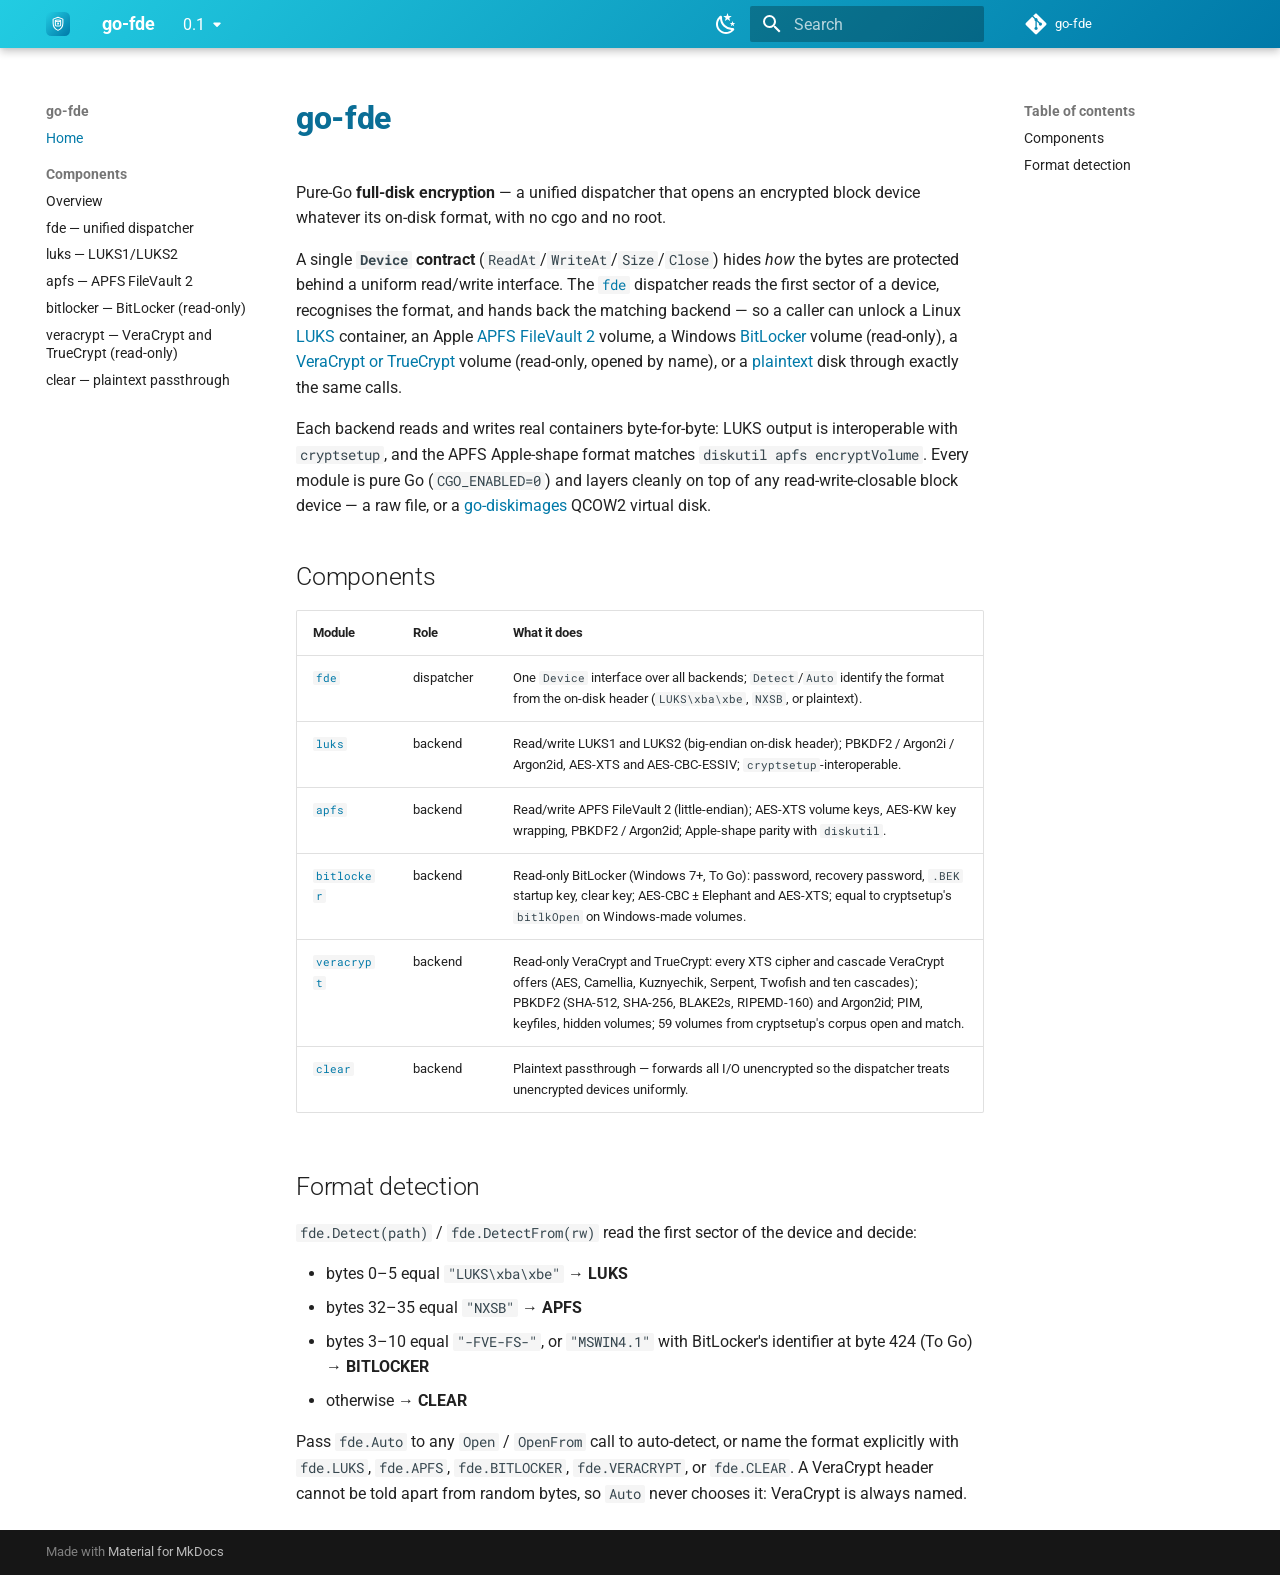
==== 0.1/index.html @ b654ff38 "Deployed 1d893b7 to 0.1 with MkDocs 1.6.1 and mike 2.2.0" ====
<!doctype html>
<html lang="en" class="no-js">
  <head>
    
      <meta charset="utf-8">
      <meta name="viewport" content="width=device-width,initial-scale=1">
      
        <meta name="description" content="Pure-Go full-disk encryption — a unified dispatcher over LUKS1/LUKS2, APFS FileVault 2, BitLocker and VeraCrypt (read-only), and a plaintext passthrough backend. No cgo, no root, interoperable with cryptsetup and diskutil.">
      
      
      
        <link rel="canonical" href="https://go-fde.github.io/docs/0.1/">
      
      
      
        <link rel="next" href="components/">
      
      
        
      
      
      <link rel="icon" href="assets/logo.svg">
      <meta name="generator" content="mkdocs-1.6.1, mkdocs-material-9.8.1">
    
    
      
        <title>go-fde</title>
      
    
    
      <link rel="stylesheet" href="assets/stylesheets/main.57a0d79d.min.css">
      
        
        <link rel="stylesheet" href="assets/stylesheets/palette.fb2fffe2.min.css">
      
      


    
    
      
    
    
      
        
        
        <link rel="preconnect" href="https://fonts.gstatic.com" crossorigin>
        <link rel="stylesheet" href="https://fonts.googleapis.com/css?family=Roboto:300,300i,400,400i,700,700i%7CRoboto+Mono:400,400i,700,700i&display=fallback">
        <style>:root{--md-text-font:"Roboto";--md-code-font:"Roboto Mono"}</style>
      
    
    
      <link rel="stylesheet" href="stylesheets/brand.css">
    
    <script>__md_scope=new URL(".",location),__md_hash=e=>[...e].reduce(((e,_)=>(e<<5)-e+_.charCodeAt(0)),0),__md_get=(e,_=localStorage,t=__md_scope)=>JSON.parse(_.getItem(t.pathname+"."+e)),__md_set=(e,_,t=localStorage,a=__md_scope)=>{try{t.setItem(a.pathname+"."+e,JSON.stringify(_))}catch(e){}}</script>
    
      

    
    
  </head>
  
  
    
    
      
    
    
    
    
    <body dir="ltr" data-md-color-scheme="default" data-md-color-primary="custom" data-md-color-accent="custom">
  
    
    <input class="md-toggle" data-md-toggle="drawer" type="checkbox" id="__drawer" autocomplete="off">
    <input class="md-toggle" data-md-toggle="search" type="checkbox" id="__search" autocomplete="off">
    <label class="md-overlay" for="__drawer"></label>
    <div data-md-component="skip">
      
        
        <a href="#go-fde" class="md-skip">
          Skip to content
        </a>
      
    </div>
    <div data-md-component="announce">
      
    </div>
    
      <div data-md-color-scheme="default" data-md-component="outdated" hidden>
        
      </div>
    
    
      

  

<header class="md-header md-header--shadow" data-md-component="header">
  <nav class="md-header__inner md-grid" aria-label="Header">
    <a href="." title="go-fde" class="md-header__button md-logo" aria-label="go-fde" data-md-component="logo">
      
  <img src="assets/logo.svg" alt="logo">

    </a>
    <label class="md-header__button md-icon" for="__drawer">
      
      <svg xmlns="http://www.w3.org/2000/svg" viewBox="0 0 24 24"><path d="M3 6h18v2H3zm0 5h18v2H3zm0 5h18v2H3z"/></svg>
    </label>
    <div class="md-header__title" data-md-component="header-title">
      <div class="md-header__ellipsis">
        <div class="md-header__topic">
          <span class="md-ellipsis">
            go-fde
          </span>
        </div>
        <div class="md-header__topic" data-md-component="header-topic">
          <span class="md-ellipsis">
            
              Home
            
          </span>
        </div>
      </div>
    </div>
    
      
        <form class="md-header__option" data-md-component="palette">
  
    
    
    
    <input class="md-option" data-md-color-media="(prefers-color-scheme: light)" data-md-color-scheme="default" data-md-color-primary="custom" data-md-color-accent="custom"  aria-label="Dark mode"  type="radio" name="__palette" id="__palette_0">
    
      <label class="md-header__button md-icon" title="Dark mode" for="__palette_1" hidden>
        <svg xmlns="http://www.w3.org/2000/svg" viewBox="0 0 24 24"><path d="m17.75 4.09-2.53 1.94.91 3.06-2.63-1.81-2.63 1.81.91-3.06-2.53-1.94L12.44 4l1.06-3 1.06 3zm3.5 6.91-1.64 1.25.59 1.98-1.7-1.17-1.7 1.17.59-1.98L15.75 11l2.06-.05L18.5 9l.69 1.95zm-2.28 4.95c.83-.08 1.72 1.1 1.19 1.85-.32.45-.66.87-1.08 1.27C15.17 23 8.84 23 4.94 19.07c-3.91-3.9-3.91-10.24 0-14.14.4-.4.82-.76 1.27-1.08.75-.53 1.93.36 1.85 1.19-.27 2.86.69 5.83 2.89 8.02a9.96 9.96 0 0 0 8.02 2.89m-1.64 2.02a12.08 12.08 0 0 1-7.8-3.47c-2.17-2.19-3.33-5-3.49-7.82-2.81 3.14-2.7 7.96.31 10.98 3.02 3.01 7.84 3.12 10.98.31"/></svg>
      </label>
    
  
    
    
    
    <input class="md-option" data-md-color-media="(prefers-color-scheme: dark)" data-md-color-scheme="slate" data-md-color-primary="custom" data-md-color-accent="custom"  aria-label="Light mode"  type="radio" name="__palette" id="__palette_1">
    
      <label class="md-header__button md-icon" title="Light mode" for="__palette_0" hidden>
        <svg xmlns="http://www.w3.org/2000/svg" viewBox="0 0 24 24"><path d="M12 7a5 5 0 0 1 5 5 5 5 0 0 1-5 5 5 5 0 0 1-5-5 5 5 0 0 1 5-5m0 2a3 3 0 0 0-3 3 3 3 0 0 0 3 3 3 3 0 0 0 3-3 3 3 0 0 0-3-3m0-7 2.39 3.42C13.65 5.15 12.84 5 12 5s-1.65.15-2.39.42zM3.34 7l4.16-.35A7.2 7.2 0 0 0 5.94 8.5c-.44.74-.69 1.5-.83 2.29zm.02 10 1.76-3.77a7.131 7.131 0 0 0 2.38 4.14zM20.65 7l-1.77 3.79a7.02 7.02 0 0 0-2.38-4.15zm-.01 10-4.14.36c.59-.51 1.12-1.14 1.54-1.86.42-.73.69-1.5.83-2.29zM12 22l-2.41-3.44c.74.27 1.55.44 2.41.44.82 0 1.63-.17 2.37-.44z"/></svg>
      </label>
    
  
</form>
      
    
    
      <script>var palette=__md_get("__palette");if(palette&&palette.color){if("(prefers-color-scheme)"===palette.color.media){var media=matchMedia("(prefers-color-scheme: light)"),input=document.querySelector(media.matches?"[data-md-color-media='(prefers-color-scheme: light)']":"[data-md-color-media='(prefers-color-scheme: dark)']");palette.color.media=input.getAttribute("data-md-color-media"),palette.color.scheme=input.getAttribute("data-md-color-scheme"),palette.color.primary=input.getAttribute("data-md-color-primary"),palette.color.accent=input.getAttribute("data-md-color-accent")}for(var[key,value]of Object.entries(palette.color))document.body.setAttribute("data-md-color-"+key,value)}</script>
    
    
    
      
      
        <label class="md-header__button md-icon" for="__search">
          
          <svg xmlns="http://www.w3.org/2000/svg" viewBox="0 0 24 24"><path d="M9.5 3A6.5 6.5 0 0 1 16 9.5c0 1.61-.59 3.09-1.56 4.23l.27.27h.79l5 5-1.5 1.5-5-5v-.79l-.27-.27A6.52 6.52 0 0 1 9.5 16 6.5 6.5 0 0 1 3 9.5 6.5 6.5 0 0 1 9.5 3m0 2C7 5 5 7 5 9.5S7 14 9.5 14 14 12 14 9.5 12 5 9.5 5"/></svg>
        </label>
        <div class="md-search" data-md-component="search" role="dialog">
  <label class="md-search__overlay" for="__search"></label>
  <div class="md-search__inner" role="search">
    <form class="md-search__form" name="search">
      <input type="text" class="md-search__input" name="query" aria-label="Search" placeholder="Search" autocapitalize="off" autocorrect="off" autocomplete="off" spellcheck="false" data-md-component="search-query" required>
      <label class="md-search__icon md-icon" for="__search">
        
        <svg xmlns="http://www.w3.org/2000/svg" viewBox="0 0 24 24"><path d="M9.5 3A6.5 6.5 0 0 1 16 9.5c0 1.61-.59 3.09-1.56 4.23l.27.27h.79l5 5-1.5 1.5-5-5v-.79l-.27-.27A6.52 6.52 0 0 1 9.5 16 6.5 6.5 0 0 1 3 9.5 6.5 6.5 0 0 1 9.5 3m0 2C7 5 5 7 5 9.5S7 14 9.5 14 14 12 14 9.5 12 5 9.5 5"/></svg>
        
        <svg xmlns="http://www.w3.org/2000/svg" viewBox="0 0 24 24"><path d="M20 11v2H8l5.5 5.5-1.42 1.42L4.16 12l7.92-7.92L13.5 5.5 8 11z"/></svg>
      </label>
      <nav class="md-search__options" aria-label="Search">
        
        <button type="reset" class="md-search__icon md-icon" title="Clear" aria-label="Clear" tabindex="-1">
          
          <svg xmlns="http://www.w3.org/2000/svg" viewBox="0 0 24 24"><path d="M19 6.41 17.59 5 12 10.59 6.41 5 5 6.41 10.59 12 5 17.59 6.41 19 12 13.41 17.59 19 19 17.59 13.41 12z"/></svg>
        </button>
      </nav>
      
        <div class="md-search__suggest" data-md-component="search-suggest"></div>
      
    </form>
    <div class="md-search__output">
      <div class="md-search__scrollwrap" tabindex="0" data-md-scrollfix>
        <div class="md-search-result" data-md-component="search-result">
          <div class="md-search-result__meta">
            Initializing search
          </div>
          <ol class="md-search-result__list" role="presentation"></ol>
        </div>
      </div>
    </div>
  </div>
</div>
      
    
    
      <div class="md-header__source">
        <a href="https://github.com/go-fde" title="Go to repository" class="md-source" data-md-component="source">
  <div class="md-source__icon md-icon">
    
    <svg xmlns="http://www.w3.org/2000/svg" viewBox="0 0 448 512"><!--! Font Awesome Free 7.1.0 by @fontawesome - https://fontawesome.com License - https://fontawesome.com/license/free (Icons: CC BY 4.0, Fonts: SIL OFL 1.1, Code: MIT License) Copyright 2025 Fonticons, Inc.--><path d="M439.6 236.1 244 40.5c-5.4-5.5-12.8-8.5-20.4-8.5s-15 3-20.4 8.4L162.5 81l51.5 51.5c27.1-9.1 52.7 16.8 43.4 43.7l49.7 49.7c34.2-11.8 61.2 31 35.5 56.7-26.5 26.5-70.2-2.9-56-37.3L240.3 199v121.9c25.3 12.5 22.3 41.8 9.1 55-6.4 6.4-15.2 10.1-24.3 10.1s-17.8-3.6-24.3-10.1c-17.6-17.6-11.1-46.9 11.2-56v-123c-20.8-8.5-24.6-30.7-18.6-45L142.6 101 8.5 235.1C3 240.6 0 247.9 0 255.5s3 15 8.5 20.4l195.6 195.7c5.4 5.4 12.7 8.4 20.4 8.4s15-3 20.4-8.4l194.7-194.7c5.4-5.4 8.4-12.8 8.4-20.4s-3-15-8.4-20.4"/></svg>
  </div>
  <div class="md-source__repository">
    go-fde
  </div>
</a>
      </div>
    
  </nav>
  
</header>
    
    <div class="md-container" data-md-component="container">
      
      
        
          
        
      
      <main class="md-main" data-md-component="main">
        <div class="md-main__inner md-grid">
          
            
              
              <div class="md-sidebar md-sidebar--primary" data-md-component="sidebar" data-md-type="navigation" >
                <div class="md-sidebar__scrollwrap">
                  <div class="md-sidebar__inner">
                    



<nav class="md-nav md-nav--primary" aria-label="Navigation" data-md-level="0">
  <label class="md-nav__title" for="__drawer">
    <a href="." title="go-fde" class="md-nav__button md-logo" aria-label="go-fde" data-md-component="logo">
      
  <img src="assets/logo.svg" alt="logo">

    </a>
    go-fde
  </label>
  
    <div class="md-nav__source">
      <a href="https://github.com/go-fde" title="Go to repository" class="md-source" data-md-component="source">
  <div class="md-source__icon md-icon">
    
    <svg xmlns="http://www.w3.org/2000/svg" viewBox="0 0 448 512"><!--! Font Awesome Free 7.1.0 by @fontawesome - https://fontawesome.com License - https://fontawesome.com/license/free (Icons: CC BY 4.0, Fonts: SIL OFL 1.1, Code: MIT License) Copyright 2025 Fonticons, Inc.--><path d="M439.6 236.1 244 40.5c-5.4-5.5-12.8-8.5-20.4-8.5s-15 3-20.4 8.4L162.5 81l51.5 51.5c27.1-9.1 52.7 16.8 43.4 43.7l49.7 49.7c34.2-11.8 61.2 31 35.5 56.7-26.5 26.5-70.2-2.9-56-37.3L240.3 199v121.9c25.3 12.5 22.3 41.8 9.1 55-6.4 6.4-15.2 10.1-24.3 10.1s-17.8-3.6-24.3-10.1c-17.6-17.6-11.1-46.9 11.2-56v-123c-20.8-8.5-24.6-30.7-18.6-45L142.6 101 8.5 235.1C3 240.6 0 247.9 0 255.5s3 15 8.5 20.4l195.6 195.7c5.4 5.4 12.7 8.4 20.4 8.4s15-3 20.4-8.4l194.7-194.7c5.4-5.4 8.4-12.8 8.4-20.4s-3-15-8.4-20.4"/></svg>
  </div>
  <div class="md-source__repository">
    go-fde
  </div>
</a>
    </div>
  
  <ul class="md-nav__list" data-md-scrollfix>
    
      
      
  
  
    
  
  
  
    <li class="md-nav__item md-nav__item--active">
      
      <input class="md-nav__toggle md-toggle" type="checkbox" id="__toc">
      
      
        
      
      
        <label class="md-nav__link md-nav__link--active" for="__toc">
          
  
  
  <span class="md-ellipsis">
    
  
    Home
  

    
  </span>
  
  

          <span class="md-nav__icon md-icon"></span>
        </label>
      
      <a href="." class="md-nav__link md-nav__link--active">
        
  
  
  <span class="md-ellipsis">
    
  
    Home
  

    
  </span>
  
  

      </a>
      
        

<nav class="md-nav md-nav--secondary" aria-label="Table of contents">
  
  
  
    
  
  
    <label class="md-nav__title" for="__toc">
      <span class="md-nav__icon md-icon"></span>
      Table of contents
    </label>
    <ul class="md-nav__list" data-md-component="toc" data-md-scrollfix>
      
        <li class="md-nav__item">
  <a href="#components" class="md-nav__link">
    <span class="md-ellipsis">
      
        Components
      
    </span>
  </a>
  
</li>
      
        <li class="md-nav__item">
  <a href="#format-detection" class="md-nav__link">
    <span class="md-ellipsis">
      
        Format detection
      
    </span>
  </a>
  
</li>
      
    </ul>
  
</nav>
      
    </li>
  

    
      
      
  
  
  
  
    
    
    
    
      
        
        
      
    
    
    <li class="md-nav__item md-nav__item--section md-nav__item--nested">
      
        
        
        <input class="md-nav__toggle md-toggle " type="checkbox" id="__nav_2" >
        
          
          <label class="md-nav__link" for="__nav_2" id="__nav_2_label" tabindex="">
            
  
  
  <span class="md-ellipsis">
    
  
    Components
  

    
  </span>
  
  

            <span class="md-nav__icon md-icon"></span>
          </label>
        
        <nav class="md-nav" data-md-level="1" aria-labelledby="__nav_2_label" aria-expanded="false">
          <label class="md-nav__title" for="__nav_2">
            <span class="md-nav__icon md-icon"></span>
            
  
    Components
  

          </label>
          <ul class="md-nav__list" data-md-scrollfix>
            
              
                
  
  
  
  
    <li class="md-nav__item">
      <a href="components/" class="md-nav__link">
        
  
  
  <span class="md-ellipsis">
    
  
    Overview
  

    
  </span>
  
  

      </a>
    </li>
  

              
            
              
                
  
  
  
  
    <li class="md-nav__item">
      <a href="components/fde/" class="md-nav__link">
        
  
  
  <span class="md-ellipsis">
    
  
    fde — unified dispatcher
  

    
  </span>
  
  

      </a>
    </li>
  

              
            
              
                
  
  
  
  
    <li class="md-nav__item">
      <a href="components/luks/" class="md-nav__link">
        
  
  
  <span class="md-ellipsis">
    
  
    luks — LUKS1/LUKS2
  

    
  </span>
  
  

      </a>
    </li>
  

              
            
              
                
  
  
  
  
    <li class="md-nav__item">
      <a href="components/apfs/" class="md-nav__link">
        
  
  
  <span class="md-ellipsis">
    
  
    apfs — APFS FileVault 2
  

    
  </span>
  
  

      </a>
    </li>
  

              
            
              
                
  
  
  
  
    <li class="md-nav__item">
      <a href="components/bitlocker/" class="md-nav__link">
        
  
  
  <span class="md-ellipsis">
    
  
    bitlocker — BitLocker (read-only)
  

    
  </span>
  
  

      </a>
    </li>
  

              
            
              
                
  
  
  
  
    <li class="md-nav__item">
      <a href="components/veracrypt/" class="md-nav__link">
        
  
  
  <span class="md-ellipsis">
    
  
    veracrypt — VeraCrypt and TrueCrypt (read-only)
  

    
  </span>
  
  

      </a>
    </li>
  

              
            
              
                
  
  
  
  
    <li class="md-nav__item">
      <a href="components/clear/" class="md-nav__link">
        
  
  
  <span class="md-ellipsis">
    
  
    clear — plaintext passthrough
  

    
  </span>
  
  

      </a>
    </li>
  

              
            
          </ul>
        </nav>
      
    </li>
  

    
  </ul>
</nav>
                  </div>
                </div>
              </div>
            
            
              
              <div class="md-sidebar md-sidebar--secondary" data-md-component="sidebar" data-md-type="toc" >
                <div class="md-sidebar__scrollwrap">
                  <div class="md-sidebar__inner">
                    

<nav class="md-nav md-nav--secondary" aria-label="Table of contents">
  
  
  
    
  
  
    <label class="md-nav__title" for="__toc">
      <span class="md-nav__icon md-icon"></span>
      Table of contents
    </label>
    <ul class="md-nav__list" data-md-component="toc" data-md-scrollfix>
      
        <li class="md-nav__item">
  <a href="#components" class="md-nav__link">
    <span class="md-ellipsis">
      
        Components
      
    </span>
  </a>
  
</li>
      
        <li class="md-nav__item">
  <a href="#format-detection" class="md-nav__link">
    <span class="md-ellipsis">
      
        Format detection
      
    </span>
  </a>
  
</li>
      
    </ul>
  
</nav>
                  </div>
                </div>
              </div>
            
          
          
            <div class="md-content" data-md-component="content">
              
              <article class="md-content__inner md-typeset">
                
                  



<h1 id="go-fde">go-fde</h1>
<p>Pure-Go <strong>full-disk encryption</strong> — a unified dispatcher that opens an encrypted
block device whatever its on-disk format, with no cgo and no root.</p>
<p>A single <strong><code>Device</code> contract</strong> (<code>ReadAt</code>/<code>WriteAt</code>/<code>Size</code>/<code>Close</code>) hides <em>how</em>
the bytes are protected behind a uniform read/write interface. The
<a href="components/fde/"><code>fde</code></a> dispatcher reads the first sector of a device,
recognises the format, and hands back the matching backend — so a caller can
unlock a Linux <a href="components/luks/">LUKS</a> container, an Apple
<a href="components/apfs/">APFS FileVault 2</a> volume, a Windows
<a href="components/bitlocker/">BitLocker</a> volume (read-only), a
<a href="components/veracrypt/">VeraCrypt or TrueCrypt</a> volume (read-only, opened by
name), or a <a href="components/clear/">plaintext</a> disk through exactly the same
calls.</p>
<p>Each backend reads and writes real containers byte-for-byte: LUKS output is
interoperable with <code>cryptsetup</code>, and the APFS Apple-shape format matches
<code>diskutil apfs encryptVolume</code>. Every module is pure Go (<code>CGO_ENABLED=0</code>) and
layers cleanly on top of any read-write-closable block
device — a raw file, or a <a href="https://github.com/go-diskimages">go-diskimages</a>
QCOW2 virtual disk.</p>
<h2 id="components">Components</h2>
<table>
<thead>
<tr>
<th>Module</th>
<th>Role</th>
<th>What it does</th>
</tr>
</thead>
<tbody>
<tr>
<td><a href="components/fde/"><code>fde</code></a></td>
<td>dispatcher</td>
<td>One <code>Device</code> interface over all backends; <code>Detect</code>/<code>Auto</code> identify the format from the on-disk header (<code>LUKS\xba\xbe</code>, <code>NXSB</code>, or plaintext).</td>
</tr>
<tr>
<td><a href="components/luks/"><code>luks</code></a></td>
<td>backend</td>
<td>Read/write LUKS1 and LUKS2 (big-endian on-disk header); PBKDF2 / Argon2i / Argon2id, AES-XTS and AES-CBC-ESSIV; <code>cryptsetup</code>-interoperable.</td>
</tr>
<tr>
<td><a href="components/apfs/"><code>apfs</code></a></td>
<td>backend</td>
<td>Read/write APFS FileVault 2 (little-endian); AES-XTS volume keys, AES-KW key wrapping, PBKDF2 / Argon2id; Apple-shape parity with <code>diskutil</code>.</td>
</tr>
<tr>
<td><a href="components/bitlocker/"><code>bitlocker</code></a></td>
<td>backend</td>
<td>Read-only BitLocker (Windows 7+, To Go): password, recovery password, <code>.BEK</code> startup key, clear key; AES-CBC ± Elephant and AES-XTS; equal to cryptsetup's <code>bitlkOpen</code> on Windows-made volumes.</td>
</tr>
<tr>
<td><a href="components/veracrypt/"><code>veracrypt</code></a></td>
<td>backend</td>
<td>Read-only VeraCrypt and TrueCrypt: every XTS cipher and cascade VeraCrypt offers (AES, Camellia, Kuznyechik, Serpent, Twofish and ten cascades); PBKDF2 (SHA-512, SHA-256, BLAKE2s, RIPEMD-160) and Argon2id; PIM, keyfiles, hidden volumes; 59 volumes from cryptsetup's corpus open and match.</td>
</tr>
<tr>
<td><a href="components/clear/"><code>clear</code></a></td>
<td>backend</td>
<td>Plaintext passthrough — forwards all I/O unencrypted so the dispatcher treats unencrypted devices uniformly.</td>
</tr>
</tbody>
</table>
<h2 id="format-detection">Format detection</h2>
<p><code>fde.Detect(path)</code> / <code>fde.DetectFrom(rw)</code> read the first sector of the device
and decide:</p>
<ul>
<li>bytes 0–5 equal <code>"LUKS\xba\xbe"</code> → <strong>LUKS</strong></li>
<li>bytes 32–35 equal <code>"NXSB"</code> → <strong>APFS</strong></li>
<li>bytes 3–10 equal <code>"-FVE-FS-"</code>, or <code>"MSWIN4.1"</code> with BitLocker's identifier
  at byte 424 (To Go) → <strong>BITLOCKER</strong></li>
<li>otherwise → <strong>CLEAR</strong></li>
</ul>
<p>Pass <code>fde.Auto</code> to any <code>Open</code> / <code>OpenFrom</code> call to auto-detect, or name the
format explicitly with <code>fde.LUKS</code>, <code>fde.APFS</code>, <code>fde.BITLOCKER</code>,
<code>fde.VERACRYPT</code>, or <code>fde.CLEAR</code>. A VeraCrypt header cannot be told apart from
random bytes, so <code>Auto</code> never chooses it: VeraCrypt is always named.</p>












                
              </article>
            </div>
          
          
<script>var target=document.getElementById(location.hash.slice(1));target&&target.name&&(target.checked=target.name.startsWith("__tabbed_"))</script>
        </div>
        
          <button type="button" class="md-top md-icon" data-md-component="top" hidden>
  
  <svg xmlns="http://www.w3.org/2000/svg" viewBox="0 0 24 24"><path d="M13 20h-2V8l-5.5 5.5-1.42-1.42L12 4.16l7.92 7.92-1.42 1.42L13 8z"/></svg>
  Back to top
</button>
        
      </main>
      
        <footer class="md-footer">
  
  <div class="md-footer-meta md-typeset">
    <div class="md-footer-meta__inner md-grid">
      <div class="md-copyright">
  
  
    Made with
    <a href="https://squidfunk.github.io/mkdocs-material/" target="_blank" rel="noopener">
      Material for MkDocs
    </a>
  
</div>
      
    </div>
  </div>
</footer>
      
    </div>
    <div class="md-dialog" data-md-component="dialog">
      <div class="md-dialog__inner md-typeset"></div>
    </div>
    
    
    
      
      
      <script id="__config" type="application/json">{"annotate": null, "base": ".", "features": ["navigation.sections", "navigation.top", "content.code.copy", "search.suggest"], "search": "assets/javascripts/workers/search.a7633da7.min.js", "tags": null, "translations": {"clipboard.copied": "Copied to clipboard", "clipboard.copy": "Copy to clipboard", "search.result.more.one": "1 more on this page", "search.result.more.other": "# more on this page", "search.result.none": "No matching documents", "search.result.one": "1 matching document", "search.result.other": "# matching documents", "search.result.placeholder": "Type to start searching", "search.result.term.missing": "Missing", "select.version": "Select version"}, "version": {"provider": "mike"}}</script>
    
    
      <script src="assets/javascripts/bundle.a5f9d56c.min.js"></script>
      
    
  </body>
</html>
---- 0.1/assets/stylesheets/main.57a0d79d.min.css ----
@charset "UTF-8";html{box-sizing:border-box;-webkit-text-size-adjust:none;-moz-text-size-adjust:none;text-size-adjust:none}*,:after,:before{box-sizing:inherit}@media(prefers-reduced-motion){*,:after,:before{transition:none!important}}body{margin:0;-webkit-font-smoothing:antialiased;-moz-osx-font-smoothing:grayscale;--md-text-font-family:var(--md-text-font, _),
    -apple-system, BlinkMacSystemFont, Helvetica, Arial, sans-serif;--md-code-font-family:var(--md-code-font, _),
    SFMono-Regular, Consolas, Menlo, monospace}.md-typeset code:not(.focus-visible),a,button,input,label{-webkit-tap-highlight-color:transparent}a{color:inherit;text-decoration:none}hr{box-sizing:initial;display:block;height:.05rem;padding:0;overflow:visible;border:0}small{font-size:80%}sub,sup{line-height:1em}img{border-style:none}table{border-spacing:0;border-collapse:initial}td,th{font-weight:400;vertical-align:top}button{padding:0;margin:0;font-family:inherit;font-size:inherit;background:#0000;border:0}input{border:0;outline:none}:root{--md-primary-fg-color:#4051b5;--md-primary-fg-color--light:#5d6cc0;--md-primary-fg-color--dark:#303fa1;--md-primary-bg-color:#fff;--md-primary-bg-color--light:#ffffffb3;--md-accent-fg-color:#526cfe;--md-accent-fg-color--transparent:#526cfe1a;--md-accent-bg-color:#fff;--md-accent-bg-color--light:#ffffffb3;--md-typeset-table-sort-icon:url("data:image/svg+xml;charset=utf-8,<svg xmlns='http://www.w3.org/2000/svg' viewBox='0 0 24 24'><path d='m18 21-4-4h3V7h-3l4-4 4 4h-3v10h3M2 19v-2h10v2M2 13v-2h7v2M2 7V5h4v2z'/></svg>");--md-typeset-table-sort-icon--asc:url("data:image/svg+xml;charset=utf-8,<svg xmlns='http://www.w3.org/2000/svg' viewBox='0 0 24 24'><path d='M19 17h3l-4 4-4-4h3V3h2M2 17h10v2H2M6 5v2H2V5m0 6h7v2H2z'/></svg>");--md-typeset-table-sort-icon--desc:url("data:image/svg+xml;charset=utf-8,<svg xmlns='http://www.w3.org/2000/svg' viewBox='0 0 24 24'><path d='M19 7h3l-4-4-4 4h3v14h2M2 17h10v2H2M6 5v2H2V5m0 6h7v2H2z'/></svg>")}[data-md-color-scheme=default]{color-scheme:light}[data-md-color-scheme=default] img[src$="#gh-dark-mode-only"],[data-md-color-scheme=default] img[src$="#only-dark"]{display:none}:root,[data-md-color-scheme=default]{--md-hue:225deg;--md-default-fg-color:#000000de;--md-default-fg-color--light:#0000008a;--md-default-fg-color--lighter:#00000052;--md-default-fg-color--lightest:#00000012;--md-default-bg-color:#fff;--md-default-bg-color--light:#ffffffb3;--md-default-bg-color--lighter:#ffffff4d;--md-default-bg-color--lightest:#ffffff1f;--md-code-fg-color:#36464e;--md-code-bg-color:#f5f5f5;--md-code-bg-color--light:#f5f5f5b3;--md-code-bg-color--lighter:#f5f5f54d;--md-code-hl-color:#4287ff;--md-code-hl-color--light:#4287ff1a;--md-code-hl-number-color:#d52a2a;--md-code-hl-special-color:#db1457;--md-code-hl-function-color:#a846b9;--md-code-hl-constant-color:#6e59d9;--md-code-hl-keyword-color:#3f6ec6;--md-code-hl-string-color:#1c7d4d;--md-code-hl-name-color:var(--md-code-fg-color);--md-code-hl-operator-color:var(--md-default-fg-color--light);--md-code-hl-punctuation-color:var(--md-default-fg-color--light);--md-code-hl-comment-color:var(--md-default-fg-color--light);--md-code-hl-generic-color:var(--md-default-fg-color--light);--md-code-hl-variable-color:var(--md-default-fg-color--light);--md-typeset-color:var(--md-default-fg-color);--md-typeset-a-color:var(--md-primary-fg-color);--md-typeset-del-color:#f5503d26;--md-typeset-ins-color:#0bd57026;--md-typeset-kbd-color:#fafafa;--md-typeset-kbd-accent-color:#fff;--md-typeset-kbd-border-color:#b8b8b8;--md-typeset-mark-color:#ffff0080;--md-typeset-table-color:#0000001f;--md-typeset-table-color--light:#00000009;--md-admonition-fg-color:var(--md-default-fg-color);--md-admonition-bg-color:var(--md-default-bg-color);--md-warning-fg-color:#000000de;--md-warning-bg-color:#ff9;--md-footer-fg-color:#fff;--md-footer-fg-color--light:#ffffffb3;--md-footer-fg-color--lighter:#ffffff73;--md-footer-bg-color:#000000de;--md-footer-bg-color--dark:#00000052;--md-shadow-z1:0 0.2rem 0.5rem #0000000d,
    0 0 0.05rem #0000001a;--md-shadow-z2:0 0.2rem 0.5rem #0000001a,
    0 0 0.05rem #00000040;--md-shadow-z3:0 0.2rem 0.5rem #0003,
    0 0 0.05rem #00000059}.md-icon svg{display:block;width:1.2rem;height:1.2rem;fill:currentcolor}aside,body,input{font-family:var(--md-text-font-family);font-feature-settings:"kern","liga";color:var(--md-typeset-color)}code,kbd,pre{font-family:var(--md-code-font-family);font-feature-settings:"kern"}.md-typeset{font-size:.8rem;line-height:1.6;overflow-wrap:break-word;-webkit-print-color-adjust:exact;color-adjust:exact}@media print{.md-typeset{font-size:.68rem}.md-typeset code,.md-typeset kbd,.md-typeset pre{white-space:pre-wrap}}.md-typeset blockquote,.md-typeset dl,.md-typeset figure,.md-typeset ol,.md-typeset pre,.md-typeset ul{margin-top:1em;margin-bottom:1em}.md-typeset h1{margin:0 0 1.25em;font-size:2em;line-height:1.3;color:var(--md-default-fg-color--light)}.md-typeset h1,.md-typeset h2{font-weight:300;letter-spacing:-.01em}.md-typeset h2{margin:1.6em 0 .64em;font-size:1.5625em;line-height:1.4}.md-typeset h3{margin:1.6em 0 .8em;font-size:1.25em;font-weight:400;line-height:1.5;letter-spacing:-.01em}.md-typeset h2+h3{margin-top:.8em}.md-typeset h4{margin:1em 0;font-weight:700;letter-spacing:-.01em}.md-typeset h5,.md-typeset h6{margin:1.25em 0;font-size:.8em;font-weight:700;color:var(--md-default-fg-color--light);letter-spacing:-.01em}.md-typeset h5{text-transform:uppercase}.md-typeset h5 code{text-transform:none}.md-typeset hr{display:flow-root;margin:1.5em 0;border-bottom:.05rem solid var(--md-default-fg-color--lightest)}.md-typeset a{color:var(--md-typeset-a-color);word-break:break-word}.md-typeset a,.md-typeset a:before{transition:color 125ms}.md-typeset a:focus,.md-typeset a:hover{color:var(--md-accent-fg-color)}.md-typeset a:focus code,.md-typeset a:hover code{color:var(--md-accent-fg-color);background-color:var(--md-accent-fg-color--transparent)}.md-typeset a code{color:var(--md-typeset-a-color)}.md-typeset a.focus-visible{outline-color:var(--md-accent-fg-color);outline-offset:.2rem}.md-typeset code,.md-typeset kbd,.md-typeset pre{font-variant-ligatures:none;color:var(--md-code-fg-color);direction:ltr;transition:background-color 125ms}.md-typeset code{padding:0 .2941176471em;font-size:.85em;word-break:break-word;background-color:var(--md-code-bg-color);border-radius:.1rem;-webkit-box-decoration-break:clone;box-decoration-break:clone;transition:color 125ms,background-color 125ms}.md-typeset code:not(.focus-visible){outline:none}.md-typeset pre{position:relative;display:flow-root;line-height:1.4}.md-typeset pre>code{display:block;padding:.7720588235em 1.1764705882em;margin:0;overflow:auto;word-break:normal;touch-action:auto;scrollbar-color:var(--md-default-fg-color--lighter) #0000;scrollbar-width:thin;outline-color:var(--md-accent-fg-color);box-shadow:none;-webkit-box-decoration-break:slice;box-decoration-break:slice}.md-typeset pre>code:hover{scrollbar-color:var(--md-accent-fg-color) #0000}.md-typeset pre>code::-webkit-scrollbar{width:.2rem;height:.2rem}.md-typeset pre>code::-webkit-scrollbar-thumb{background-color:var(--md-default-fg-color--lighter)}.md-typeset pre>code::-webkit-scrollbar-thumb:hover{background-color:var(--md-accent-fg-color)}.md-typeset kbd{display:inline-block;padding:0 .6666666667em;font-size:.75em;color:var(--md-default-fg-color);word-break:break-word;vertical-align:text-top;background-color:var(--md-typeset-kbd-color);border-radius:.1rem;box-shadow:0 .1rem 0 .05rem var(--md-typeset-kbd-border-color),0 .1rem 0 var(--md-typeset-kbd-border-color),0 -.1rem .2rem var(--md-typeset-kbd-accent-color) inset}.md-typeset mark{color:inherit;word-break:break-word;background-color:var(--md-typeset-mark-color);-webkit-box-decoration-break:clone;box-decoration-break:clone}.md-typeset abbr{text-decoration:none;cursor:help}.md-typeset [data-preview],.md-typeset abbr{border-bottom:.05rem dotted var(--md-default-fg-color--light)}.md-typeset small{opacity:.75}[dir=ltr] .md-typeset sub,[dir=ltr] .md-typeset sup{margin-left:.078125em}[dir=rtl] .md-typeset sub,[dir=rtl] .md-typeset sup{margin-right:.078125em}[dir=ltr] .md-typeset blockquote{padding-left:.6rem;border-left:.2rem solid var(--md-default-fg-color--lighter)}[dir=rtl] .md-typeset blockquote{padding-right:.6rem;border-right:.2rem solid var(--md-default-fg-color--lighter)}.md-typeset blockquote{margin-left:0;margin-right:0;color:var(--md-default-fg-color--light)}.md-typeset ul{list-style-type:disc}.md-typeset ul[type]{list-style-type:revert-layer}[dir=ltr] .md-typeset ol,[dir=ltr] .md-typeset ol li ol,[dir=ltr] .md-typeset ol li ul,[dir=ltr] .md-typeset ul,[dir=ltr] .md-typeset ul li ol,[dir=ltr] .md-typeset ul li ul{margin-left:.625em}[dir=rtl] .md-typeset ol,[dir=rtl] .md-typeset ol li ol,[dir=rtl] .md-typeset ol li ul,[dir=rtl] .md-typeset ul,[dir=rtl] .md-typeset ul li ol,[dir=rtl] .md-typeset ul li ul{margin-right:.625em}.md-typeset ol,.md-typeset ul{padding:0}.md-typeset ol:not([hidden]),.md-typeset ul:not([hidden]){display:flow-root}.md-typeset ol ol,.md-typeset ul ol{list-style-type:lower-alpha}.md-typeset ol ol ol,.md-typeset ul ol ol{list-style-type:lower-roman}.md-typeset ol ol ol ol,.md-typeset ul ol ol ol{list-style-type:upper-alpha}.md-typeset ol ol ol ol ol,.md-typeset ul ol ol ol ol{list-style-type:upper-roman}.md-typeset ol[type],.md-typeset ul[type]{list-style-type:revert-layer}[dir=ltr] .md-typeset ol li,[dir=ltr] .md-typeset ul li{margin-left:1.25em}[dir=rtl] .md-typeset ol li,[dir=rtl] .md-typeset ul li{margin-right:1.25em}.md-typeset ol li,.md-typeset ul li{margin-bottom:.5em}.md-typeset ol li blockquote,.md-typeset ol li p,.md-typeset ul li blockquote,.md-typeset ul li p{margin:.5em 0}.md-typeset ol li:last-child,.md-typeset ul li:last-child{margin-bottom:0}.md-typeset ol li ol,.md-typeset ol li ul,.md-typeset ul li ol,.md-typeset ul li ul{margin-top:.5em;margin-bottom:.5em}[dir=ltr] .md-typeset dd{margin-left:1.875em}[dir=rtl] .md-typeset dd{margin-right:1.875em}.md-typeset dd{margin-top:1em;margin-bottom:1.5em}.md-typeset img,.md-typeset svg,.md-typeset video{max-width:100%;height:auto}.md-typeset img[align=left]{margin:1em 1em 1em 0}.md-typeset img[align=right]{margin:1em 0 1em 1em}.md-typeset img[align]:only-child{margin-top:0}.md-typeset figure{display:flow-root;width:fit-content;max-width:100%;margin:1em auto;text-align:center}.md-typeset figure img{display:block;margin:0 auto}.md-typeset figcaption{max-width:24rem;margin:1em auto;font-style:italic}.md-typeset iframe{max-width:100%}.md-typeset table:not([class]){display:inline-block;max-width:100%;overflow:auto;font-size:.64rem;touch-action:auto;background-color:var(--md-default-bg-color);border:.05rem solid var(--md-typeset-table-color);border-radius:.1rem}@media print{.md-typeset table:not([class]){display:table}}.md-typeset table:not([class])+*{margin-top:1.5em}.md-typeset table:not([class]) td>:first-child,.md-typeset table:not([class]) th>:first-child{margin-top:0}.md-typeset table:not([class]) td>:last-child,.md-typeset table:not([class]) th>:last-child{margin-bottom:0}.md-typeset table:not([class]) td:not([align]),.md-typeset table:not([class]) th:not([align]){text-align:left}[dir=rtl] .md-typeset table:not([class]) td:not([align]),[dir=rtl] .md-typeset table:not([class]) th:not([align]){text-align:right}.md-typeset table:not([class]) th{min-width:5rem;padding:.9375em 1.25em;font-weight:700;vertical-align:top}.md-typeset table:not([class]) td{padding:.9375em 1.25em;vertical-align:top;border-top:.05rem solid var(--md-typeset-table-color)}.md-typeset table:not([class]) tbody tr{transition:background-color 125ms}.md-typeset table:not([class]) tbody tr:hover{background-color:var(--md-typeset-table-color--light);box-shadow:0 .05rem 0 var(--md-default-bg-color) inset}.md-typeset table:not([class]) a{word-break:normal}.md-typeset table th[role=columnheader]{cursor:pointer}[dir=ltr] .md-typeset table th[role=columnheader]:after{margin-left:.5em}[dir=rtl] .md-typeset table th[role=columnheader]:after{margin-right:.5em}.md-typeset table th[role=columnheader]:after{display:inline-block;width:1.2em;height:1.2em;vertical-align:text-bottom;content:"";-webkit-mask-image:var(--md-typeset-table-sort-icon);mask-image:var(--md-typeset-table-sort-icon);-webkit-mask-repeat:no-repeat;mask-repeat:no-repeat;-webkit-mask-size:contain;mask-size:contain;transition:background-color 125ms}.md-typeset table th[role=columnheader]:hover:after{background-color:var(--md-default-fg-color--lighter)}.md-typeset table th[role=columnheader][aria-sort=ascending]:after{background-color:var(--md-default-fg-color--light);-webkit-mask-image:var(--md-typeset-table-sort-icon--asc);mask-image:var(--md-typeset-table-sort-icon--asc)}.md-typeset table th[role=columnheader][aria-sort=descending]:after{background-color:var(--md-default-fg-color--light);-webkit-mask-image:var(--md-typeset-table-sort-icon--desc);mask-image:var(--md-typeset-table-sort-icon--desc)}.md-typeset__scrollwrap{margin:1em -.8rem;overflow-x:auto;touch-action:auto}.md-typeset__table{display:inline-block;padding:0 .8rem;margin-bottom:.5em}@media print{.md-typeset__table{display:block}}html .md-typeset__table table{display:table;width:100%;margin:0;overflow:hidden}@media screen and (max-width:44.984375em){.md-content__inner>pre{margin:1em -.8rem}.md-content__inner>pre code{border-radius:0}}.md-typeset .md-author{position:relative;display:block;flex-shrink:0;width:1.6rem;height:1.6rem;overflow:hidden;border-radius:100%;transition:color 125ms,transform 125ms}.md-typeset .md-author img{display:block}.md-typeset .md-author--more{font-size:.6rem;font-weight:700;line-height:1.6rem;color:var(--md-default-fg-color--lighter);text-align:center;background:var(--md-default-fg-color--lightest)}.md-typeset .md-author--long{width:2.4rem;height:2.4rem}.md-typeset a.md-author{transform:scale(1)}.md-typeset a.md-author img{filter:grayscale(100%) opacity(75%);border-radius:100%;transition:filter 125ms}.md-typeset a.md-author:focus,.md-typeset a.md-author:hover{z-index:1;transform:scale(1.1)}.md-typeset a.md-author:focus img,.md-typeset a.md-author:hover img{filter:grayscale(0)}.md-banner{overflow:auto;color:var(--md-footer-fg-color);background-color:var(--md-footer-bg-color)}@media print{.md-banner{display:none}}.md-banner--warning{color:var(--md-warning-fg-color);background-color:var(--md-warning-bg-color)}.md-banner__inner{padding:0 .8rem;margin:.6rem auto;font-size:.7rem}[dir=ltr] .md-banner__button{float:right}[dir=rtl] .md-banner__button{float:left}.md-banner__button{color:inherit;cursor:pointer;transition:opacity .25s}.no-js .md-banner__button{display:none}.md-banner__button:hover{opacity:.7}html{height:100%;overflow-x:hidden;font-size:125%}@media screen and (min-width:100em){html{font-size:137.5%}}@media screen and (min-width:125em){html{font-size:150%}}body{position:relative;display:flex;flex-direction:column;width:100%;min-height:100%;font-size:.5rem;background-color:var(--md-default-bg-color)}@media print{body{display:block}}@media screen and (max-width:59.984375em){body[data-md-scrolllock]{position:fixed}}.md-grid{max-width:61rem;margin-left:auto;margin-right:auto}.md-container{display:flex;flex-grow:1;flex-direction:column}@media print{.md-container{display:block}}.md-main{flex-grow:1}.md-main__inner{display:flex;height:100%;margin-top:1.5rem}.md-ellipsis{overflow:hidden;text-overflow:ellipsis}.md-toggle{display:none}.md-option{position:absolute;width:0;height:0;opacity:0}.md-option:checked+label:not([hidden]){display:block}.md-option.focus-visible+label{outline-style:auto;outline-color:var(--md-accent-fg-color)}.md-skip{position:fixed;z-index:-1;padding:.3rem .5rem;margin:.5rem;font-size:.64rem;color:var(--md-default-bg-color);background-color:var(--md-default-fg-color);border-radius:.1rem;outline-color:var(--md-accent-fg-color);opacity:0;transform:translateY(.4rem)}.md-skip:focus{z-index:10;opacity:1;transition:transform .25s cubic-bezier(.4,0,.2,1),opacity 175ms 75ms;transform:translateY(0)}@page{margin:25mm}:root{--md-clipboard-icon:url("data:image/svg+xml;charset=utf-8,<svg xmlns='http://www.w3.org/2000/svg' viewBox='0 0 24 24'><path d='M19 21H8V7h11m0-2H8a2 2 0 0 0-2 2v14a2 2 0 0 0 2 2h11a2 2 0 0 0 2-2V7a2 2 0 0 0-2-2m-3-4H4a2 2 0 0 0-2 2v14h2V3h12z'/></svg>");--md-code-select-icon:url("data:image/svg+xml;charset=utf-8,<svg xmlns='http://www.w3.org/2000/svg' viewBox='0 0 24 24'><path d='M19 19h-4v2h4c1.1 0 2-.9 2-2v-4h-2m0-12h-4v2h4v4h2V5c0-1.1-.9-2-2-2M5 5h4V3H5c-1.1 0-2 .9-2 2v4h2m0 6H3v4c0 1.1.9 2 2 2h4v-2H5zm2-4h2v2H7zm4 0h2v2h-2zm4 0h2v2h-2zM7 7h2v2H7zm4 0h2v2h-2zm4 0h2v2h-2zm-8 8h2v2H7zm4 0h2v2h-2zm4 0h2v2h-2z'/></svg>");--md-code-copy-icon:url("data:image/svg+xml;charset=utf-8,<svg xmlns='http://www.w3.org/2000/svg' viewBox='0 0 24 24'><path d='M19 21H8V7h11m0-2H8a2 2 0 0 0-2 2v14a2 2 0 0 0 2 2h11a2 2 0 0 0 2-2V7a2 2 0 0 0-2-2m-3-4H4a2 2 0 0 0-2 2v14h2V3h12z'/></svg>")}.md-clipboard{z-index:1;width:1.5em;height:1.5em;color:var(--md-default-fg-color--lightest);cursor:pointer;border-radius:.1rem;outline-color:var(--md-accent-fg-color);outline-offset:.1rem;transition:color .25s}@media print{.md-clipboard{display:none}}.md-clipboard:not(.focus-visible){outline:none;-webkit-tap-highlight-color:transparent}:hover>.md-clipboard{color:var(--md-default-fg-color--light)}.md-clipboard:focus,.md-clipboard:hover{color:var(--md-accent-fg-color)}.md-clipboard:after{display:block;width:1.125em;height:1.125em;margin:0 auto;content:"";background-color:currentcolor;-webkit-mask-image:var(--md-clipboard-icon);mask-image:var(--md-clipboard-icon);-webkit-mask-repeat:no-repeat;mask-repeat:no-repeat;-webkit-mask-position:center;mask-position:center;-webkit-mask-size:contain;mask-size:contain}.md-clipboard--inline{cursor:pointer}.md-clipboard--inline code{transition:color .25s,background-color .25s}.md-clipboard--inline:focus code,.md-clipboard--inline:hover code{color:var(--md-accent-fg-color);background-color:var(--md-accent-fg-color--transparent)}.md-typeset .md-code__content{display:grid}.md-code__nav{position:absolute;top:.25em;right:.25em;z-index:1;display:flex;gap:.2rem;padding:.2rem;background-color:var(--md-code-bg-color--lighter);border-radius:.1rem;transition:background-color .25s}:hover>.md-code__nav{background-color:var(--md-code-bg-color--light)}.md-code__button{display:block;width:1.5em;height:1.5em;color:var(--md-default-fg-color--lightest);cursor:pointer;outline-color:var(--md-accent-fg-color);outline-offset:.1rem;transition:color .25s}:hover>*>.md-code__button{color:var(--md-default-fg-color--light)}.md-code__button.focus-visible,.md-code__button:hover{color:var(--md-accent-fg-color)}.md-code__button--active{color:var(--md-default-fg-color)!important}.md-code__button:after{display:block;width:1.125em;height:1.125em;margin:0 auto;content:"";background-color:currentcolor;-webkit-mask-repeat:no-repeat;mask-repeat:no-repeat;-webkit-mask-position:center;mask-position:center;-webkit-mask-size:contain;mask-size:contain}.md-code__button[data-md-type=select]:after{-webkit-mask-image:var(--md-code-select-icon);mask-image:var(--md-code-select-icon)}.md-code__button[data-md-type=copy]:after{-webkit-mask-image:var(--md-code-copy-icon);mask-image:var(--md-code-copy-icon)}@keyframes consent{0%{opacity:0;transform:translateY(100%)}to{opacity:1;transform:translateY(0)}}@keyframes overlay{0%{opacity:0}to{opacity:1}}.md-consent__overlay{position:fixed;top:0;z-index:5;width:100%;height:100%;background-color:#0000008a;-webkit-backdrop-filter:blur(.1rem);backdrop-filter:blur(.1rem);opacity:1;animation:overlay .25s both}.md-consent__inner{position:fixed;bottom:0;z-index:5;width:100%;max-height:100%;padding:0;overflow:auto;background-color:var(--md-default-bg-color);border:0;border-radius:.1rem;box-shadow:0 0 .2rem #0000001a,0 .2rem .4rem #0003;animation:consent .5s cubic-bezier(.1,.7,.1,1) both}.md-consent__form{padding:.8rem}.md-consent__settings{display:none;margin:1em 0}input:checked+.md-consent__settings{display:block}.md-consent__controls{margin-bottom:.8rem}.md-typeset .md-consent__controls .md-button{display:inline}@media screen and (max-width:44.984375em){.md-typeset .md-consent__controls .md-button{display:block;width:100%;margin-top:.4rem;text-align:center}}.md-consent label{cursor:pointer}.md-content{flex-grow:1;min-width:0}.md-content__inner{padding-top:.6rem;margin:0 .8rem 1.2rem}@media screen and (min-width:76.25em){[dir=ltr] .md-sidebar--primary:not([hidden])~.md-content>.md-content__inner,[dir=rtl] .md-sidebar--secondary:not([hidden])~.md-content>.md-content__inner{margin-left:1.2rem}[dir=ltr] .md-sidebar--secondary:not([hidden])~.md-content>.md-content__inner,[dir=rtl] .md-sidebar--primary:not([hidden])~.md-content>.md-content__inner{margin-right:1.2rem}}.md-content__inner:before{display:block;height:.4rem;content:""}.md-content__inner>:last-child{margin-bottom:0}[dir=ltr] .md-content__button{float:right;margin-left:.4rem}[dir=rtl] .md-content__button{float:left;margin-right:.4rem}.md-content__button{padding:0;margin:.4rem 0}@media print{.md-content__button{display:none}}.md-typeset .md-content__button{color:var(--md-default-fg-color--lighter)}.md-content__button svg{display:inline;vertical-align:top}[dir=rtl] .md-content__button svg{transform:scaleX(-1)}[dir=ltr] .md-dialog{right:.8rem}[dir=rtl] .md-dialog{left:.8rem}.md-dialog{position:fixed;bottom:.8rem;z-index:4;min-width:11.1rem;padding:.4rem .6rem;pointer-events:none;background-color:var(--md-default-fg-color);border-radius:.1rem;box-shadow:var(--md-shadow-z3);opacity:0;transition:transform 0s .4s,opacity .4s;transform:translateY(100%)}@media print{.md-dialog{display:none}}.md-dialog--active{pointer-events:auto;opacity:1;transition:transform .4s cubic-bezier(.075,.85,.175,1),opacity .4s;transform:translateY(0)}.md-dialog__inner{font-size:.7rem;color:var(--md-default-bg-color)}.md-feedback{margin:2em 0 1em;text-align:center}.md-feedback fieldset{padding:0;margin:0;border:none}.md-feedback__title{margin:1em auto;font-weight:700}.md-feedback__inner{position:relative}.md-feedback__list{position:relative;display:flex;flex-wrap:wrap;place-content:baseline center}.md-feedback__list:hover .md-icon:not(:disabled){color:var(--md-default-fg-color--lighter)}:disabled .md-feedback__list{min-height:1.8rem}.md-feedback__icon{flex-shrink:0;margin:0 .1rem;color:var(--md-default-fg-color--light);cursor:pointer;transition:color 125ms}.md-feedback__icon:not(:disabled).md-icon:hover{color:var(--md-accent-fg-color)}.md-feedback__icon:disabled{color:var(--md-default-fg-color--lightest);pointer-events:none}.md-feedback__note{position:relative;opacity:0;transition:transform .4s cubic-bezier(.1,.7,.1,1),opacity .15s;transform:translateY(.4rem)}.md-feedback__note>*{max-width:16rem;margin:0 auto}:disabled .md-feedback__note{opacity:1;transform:translateY(0)}@media print{.md-feedback,.md-footer{display:none}}.md-footer{color:var(--md-footer-fg-color);background-color:var(--md-footer-bg-color)}.md-footer__inner{justify-content:space-between;padding:.2rem;overflow:auto}.md-footer__inner:not([hidden]){display:flex}.md-footer__link{display:flex;flex-grow:.01;align-items:end;max-width:100%;margin-top:1rem;margin-bottom:.4rem;overflow:hidden;outline-color:var(--md-accent-fg-color);transition:opacity .25s}.md-footer__link:focus,.md-footer__link:hover{opacity:.7}[dir=rtl] .md-footer__link svg{transform:scaleX(-1)}@media screen and (max-width:44.984375em){.md-footer__link--prev{flex-shrink:0}.md-footer__link--prev .md-footer__title{display:none}}[dir=ltr] .md-footer__link--next{margin-left:auto}.md-footer__link--next{text-align:right}[dir=rtl] .md-footer__link--next{margin-right:auto;text-align:left}.md-footer__title{flex-grow:1;max-width:calc(100% - 2.4rem);padding:0 1rem;margin-bottom:.7rem;font-size:.9rem;white-space:nowrap}.md-footer__button{padding:.4rem;margin:.2rem}.md-footer__direction{font-size:.64rem;opacity:.7}.md-footer-meta{background-color:var(--md-footer-bg-color--dark)}.md-footer-meta__inner{display:flex;flex-wrap:wrap;justify-content:space-between;padding:.2rem}html .md-footer-meta.md-typeset a{color:var(--md-footer-fg-color--light)}html .md-footer-meta.md-typeset a:focus,html .md-footer-meta.md-typeset a:hover{color:var(--md-footer-fg-color)}.md-copyright{width:100%;padding:.4rem 0;margin:auto .6rem;font-size:.64rem;color:var(--md-footer-fg-color--lighter)}.md-copyright__highlight{color:var(--md-footer-fg-color--light)}.md-social{display:inline-flex;gap:.2rem;padding:.2rem 0 .6rem;margin:0 .4rem}@media screen and (min-width:45em){.md-copyright{width:auto}.md-social{padding:.6rem 0}}.md-social__link{display:inline-block;width:1.6rem;height:1.6rem;text-align:center}.md-social__link:before{line-height:1.9}.md-social__link svg{max-height:.8rem;vertical-align:-25%;fill:currentcolor}.md-typeset .md-button{display:inline-block;padding:.625em 2em;font-weight:700;color:var(--md-primary-fg-color);cursor:pointer;border:.1rem solid;border-radius:.1rem;transition:color 125ms,background-color 125ms,border-color 125ms}.md-typeset .md-button--primary{color:var(--md-primary-bg-color);background-color:var(--md-primary-fg-color);border-color:var(--md-primary-fg-color)}.md-typeset .md-button:focus,.md-typeset .md-button:hover{color:var(--md-accent-bg-color);background-color:var(--md-accent-fg-color);border-color:var(--md-accent-fg-color)}[dir=ltr] .md-typeset .md-input,[dir=rtl] .md-typeset .md-input{border-top-left-radius:.1rem}[dir=ltr] .md-typeset .md-input,[dir=rtl] .md-typeset .md-input{border-top-right-radius:.1rem}.md-typeset .md-input{height:1.8rem;padding:0 .6rem;font-size:.8rem;border-bottom:.1rem solid var(--md-default-fg-color--lighter);box-shadow:var(--md-shadow-z1);transition:border .25s,box-shadow .25s}.md-typeset .md-input:focus,.md-typeset .md-input:hover{border-bottom-color:var(--md-accent-fg-color);box-shadow:var(--md-shadow-z2)}.md-typeset .md-input--stretch{width:100%}.md-header{position:sticky;left:0;right:0;top:0;z-index:4;display:block;color:var(--md-primary-bg-color);background-color:var(--md-primary-fg-color);box-shadow:0 0 .2rem #0000,0 .2rem .4rem #0000}@media print{.md-header{display:none}}.md-header[hidden]{transition:transform .25s cubic-bezier(.8,0,.6,1),box-shadow .25s;transform:translateY(-100%)}.md-header--shadow{box-shadow:0 0 .2rem #0000001a,0 .2rem .4rem #0003;transition:transform .25s cubic-bezier(.1,.7,.1,1),box-shadow .25s}.md-header__inner{display:flex;align-items:center;padding:0 .2rem}.md-header__button{position:relative;z-index:1;padding:.4rem;margin:.2rem;color:currentcolor;vertical-align:middle;cursor:pointer;outline-color:var(--md-accent-fg-color);transition:opacity .25s}.md-header__button:hover{opacity:.7}.md-header__button:not([hidden]){display:inline-block}.md-header__button:not(.focus-visible){outline:none;-webkit-tap-highlight-color:transparent}.md-header__button.md-logo{padding:.4rem;margin:.2rem}@media screen and (max-width:76.234375em){.md-header__button.md-logo{display:none}}.md-header__button.md-logo img,.md-header__button.md-logo svg{display:block;width:auto;height:1.2rem;fill:currentcolor}@media screen and (min-width:60em){.md-header__button[for=__search]{display:none}}.no-js .md-header__button[for=__search]{display:none}[dir=rtl] .md-header__button[for=__search] svg{transform:scaleX(-1)}@media screen and (min-width:76.25em){.md-header__button[for=__drawer]{display:none}}.md-header__topic{position:absolute;display:flex;max-width:100%;white-space:nowrap;transition:transform .4s cubic-bezier(.1,.7,.1,1),opacity .15s}.md-header__topic+.md-header__topic{z-index:-1;pointer-events:none;opacity:0;transition:transform .4s cubic-bezier(1,.7,.1,.1),opacity .15s;transform:translateX(1.25rem)}[dir=rtl] .md-header__topic+.md-header__topic{transform:translateX(-1.25rem)}.md-draft,.md-header__topic:first-child,.md-nav__title{font-weight:700}[dir=ltr] .md-header__title{margin-left:1rem;margin-right:.4rem}[dir=rtl] .md-header__title{margin-right:1rem;margin-left:.4rem}.md-header__title{flex-grow:1;height:2.4rem;font-size:.9rem;line-height:2.4rem}.md-header__title--active .md-header__topic{z-index:-1;pointer-events:none;opacity:0;transition:transform .4s cubic-bezier(1,.7,.1,.1),opacity .15s;transform:translateX(-1.25rem)}[dir=rtl] .md-header__title--active .md-header__topic{transform:translateX(1.25rem)}.md-header__title--active .md-header__topic+.md-header__topic{z-index:0;pointer-events:auto;opacity:1;transition:transform .4s cubic-bezier(.1,.7,.1,1),opacity .15s;transform:translateX(0)}.md-header__title>.md-header__ellipsis{position:relative;width:100%;height:100%}.md-header__option{display:flex;flex-shrink:0;max-width:100%;white-space:nowrap;transition:max-width 0s .25s,opacity .25s .25s}[data-md-toggle=search]:checked~.md-header .md-header__option{max-width:0;opacity:0;transition:max-width,opacity}.md-header__option>input{bottom:0}.md-header__source{display:none}@media screen and (min-width:60em){[dir=ltr] .md-header__source{margin-left:1rem}[dir=rtl] .md-header__source{margin-right:1rem}.md-header__source{display:block;width:11.7rem;max-width:11.7rem}}@media screen and (min-width:76.25em){[dir=ltr] .md-header__source{margin-left:1.4rem}[dir=rtl] .md-header__source{margin-right:1.4rem}}.md-meta{font-size:.7rem;line-height:1.3;color:var(--md-default-fg-color--light)}.md-meta__list{display:inline-flex;flex-wrap:wrap;padding:0;margin:0;list-style:none}.md-meta__item:not(:last-child):after{margin-left:.2rem;margin-right:.2rem;content:"·"}.md-meta__link{color:var(--md-typeset-a-color)}.md-meta__link:focus,.md-meta__link:hover{color:var(--md-accent-fg-color)}.md-draft{display:inline-block;padding-left:.5714285714em;padding-right:.5714285714em;color:#fff;background-color:#ff1744;border-radius:.125em}:root{--md-nav-icon--prev:url("data:image/svg+xml;charset=utf-8,<svg xmlns='http://www.w3.org/2000/svg' viewBox='0 0 24 24'><path d='M20 11v2H8l5.5 5.5-1.42 1.42L4.16 12l7.92-7.92L13.5 5.5 8 11z'/></svg>");--md-nav-icon--next:url("data:image/svg+xml;charset=utf-8,<svg xmlns='http://www.w3.org/2000/svg' viewBox='0 0 24 24'><path d='M8.59 16.58 13.17 12 8.59 7.41 10 6l6 6-6 6z'/></svg>");--md-toc-icon:url("data:image/svg+xml;charset=utf-8,<svg xmlns='http://www.w3.org/2000/svg' viewBox='0 0 24 24'><path d='M3 9h14V7H3zm0 4h14v-2H3zm0 4h14v-2H3zm16 0h2v-2h-2zm0-10v2h2V7zm0 6h2v-2h-2z'/></svg>");--md-path-icon:url("data:image/svg+xml;charset=utf-8,<svg xmlns='http://www.w3.org/2000/svg' viewBox='0 0 24 24'><path d='M8.59 16.58 13.17 12 8.59 7.41 10 6l6 6-6 6z'/></svg>");--md-post-pin-icon:url("data:image/svg+xml;charset=utf-8,<svg xmlns='http://www.w3.org/2000/svg' viewBox='0 0 24 24'><path d='M16 12V4h1V2H7v2h1v8l-2 2v2h5.2v6h1.6v-6H18v-2z'/></svg>");--md-progress-value:0;--md-progress-delay:400ms;--md-search-result-icon:url("data:image/svg+xml;charset=utf-8,<svg xmlns='http://www.w3.org/2000/svg' viewBox='0 0 24 24'><path d='M14 2H6a2 2 0 0 0-2 2v16a2 2 0 0 0 2 2h7c-.41-.25-.8-.56-1.14-.9-.33-.33-.61-.7-.86-1.1H6V4h7v5h5v1.18c.71.16 1.39.43 2 .82V8zm6.31 16.9c1.33-2.11.69-4.9-1.4-6.22-2.11-1.33-4.91-.68-6.22 1.4-1.34 2.11-.69 4.89 1.4 6.22 1.46.93 3.32.93 4.79.02L22 23.39 23.39 22zm-3.81.1a2.5 2.5 0 0 1-2.5-2.5 2.5 2.5 0 0 1 2.5-2.5 2.5 2.5 0 0 1 2.5 2.5 2.5 2.5 0 0 1-2.5 2.5'/></svg>")}.md-nav,.md-nav__link .md-typeset{font-size:.7rem;line-height:1.3}.md-nav__title{display:block;padding:0 .6rem;overflow:hidden;color:var(--md-default-fg-color--light);text-overflow:ellipsis}.md-nav__title .md-nav__button{display:none}.md-nav__title .md-nav__button img{width:auto;height:100%}.md-nav__title .md-nav__button.md-logo img,.md-nav__title .md-nav__button.md-logo svg{display:block;width:auto;max-width:100%;height:2.4rem;object-fit:contain;fill:currentcolor}.md-nav__list{padding:0;margin:0;list-style:none}.md-nav__link{display:flex;gap:.4rem;align-items:flex-start;margin-top:.625em;scroll-snap-align:start;transition:color 125ms}.md-nav__link--passed,.md-nav__link--passed code{color:var(--md-default-fg-color--light)}.md-nav__item .md-nav__link--active,.md-nav__item .md-nav__link--active code{color:var(--md-typeset-a-color)}.md-nav__link .md-ellipsis{position:relative}.md-nav__link .md-ellipsis code{word-break:normal}[dir=ltr] .md-nav__link .md-icon:last-child{margin-left:auto}[dir=rtl] .md-nav__link .md-icon:last-child{margin-right:auto}.md-nav__link svg{position:relative;flex-shrink:0;height:1.3em;fill:currentcolor}.md-nav__link[for]:focus,.md-nav__link[for]:hover,.md-nav__link[href]:focus,.md-nav__link[href]:hover{color:var(--md-accent-fg-color);cursor:pointer}.md-nav__link[for]:focus code,.md-nav__link[for]:hover code,.md-nav__link[href]:focus code,.md-nav__link[href]:hover code{color:var(--md-accent-fg-color);background-color:var(--md-accent-fg-color--transparent)}.md-nav__link.focus-visible,.md-pagination__link.focus-visible{outline-color:var(--md-accent-fg-color);outline-offset:.2rem}.md-nav--primary .md-nav__link[for=__toc]{display:none}.md-nav--primary .md-nav__link[for=__toc] .md-icon:after{display:block;width:100%;height:100%;background-color:currentcolor;-webkit-mask-image:var(--md-toc-icon);mask-image:var(--md-toc-icon)}.md-nav--primary .md-nav__link[for=__toc]~.md-nav,.md-nav__source{display:none}.md-nav__container>.md-nav__link{margin-top:0}.md-nav__container>.md-nav__link:first-child{flex-grow:1;min-width:0}.md-nav__icon{flex-shrink:0}@media screen and (max-width:76.234375em){.md-nav--primary,.md-nav--primary .md-nav{position:absolute;left:0;right:0;top:0;z-index:1;display:flex;flex-direction:column;height:100%;background-color:var(--md-default-bg-color)}.md-nav--primary .md-nav__item,.md-nav--primary .md-nav__title{font-size:.8rem;line-height:1.5}.md-nav--primary .md-nav__title{position:relative;height:5.6rem;padding:3rem .8rem .2rem;line-height:2.4rem;color:var(--md-default-fg-color--light);white-space:nowrap;cursor:pointer;background-color:var(--md-default-fg-color--lightest)}[dir=ltr] .md-nav--primary .md-nav__title .md-nav__icon{left:.4rem}[dir=rtl] .md-nav--primary .md-nav__title .md-nav__icon{right:.4rem}.md-nav--primary .md-nav__title .md-nav__icon{position:absolute;top:.4rem;display:block;width:1.2rem;height:1.2rem;margin:.2rem}.md-nav--primary .md-nav__title .md-nav__icon:after{display:block;width:100%;height:100%;content:"";background-color:currentcolor;-webkit-mask-image:var(--md-nav-icon--prev);mask-image:var(--md-nav-icon--prev);-webkit-mask-repeat:no-repeat;mask-repeat:no-repeat;-webkit-mask-position:center;mask-position:center;-webkit-mask-size:contain;mask-size:contain}.md-nav--primary .md-nav__title~.md-nav__list{overflow-y:auto;touch-action:pan-y;scroll-snap-type:y mandatory;background-color:var(--md-default-bg-color);box-shadow:0 .05rem 0 var(--md-default-fg-color--lightest) inset}.md-nav--primary .md-nav__title~.md-nav__list>:first-child{border-top:0}.md-nav--primary .md-nav__title[for=__drawer]{font-weight:700;color:var(--md-primary-bg-color);background-color:var(--md-primary-fg-color)}.md-nav--primary .md-nav__title .md-logo{position:absolute;left:.2rem;right:.2rem;top:.2rem;display:block;padding:.4rem;margin:.2rem}.md-nav--primary .md-nav__list{flex:1}.md-nav--primary .md-nav__item{border-top:.05rem solid var(--md-default-fg-color--lightest)}.md-nav--primary .md-nav__item--active>.md-nav__link{color:var(--md-typeset-a-color)}.md-nav--primary .md-nav__item--active>.md-nav__link:focus,.md-nav--primary .md-nav__item--active>.md-nav__link:hover{color:var(--md-accent-fg-color)}.md-nav--primary .md-nav__link{padding:.6rem .8rem;margin-top:0}.md-nav--primary .md-nav__link svg{margin-top:.1em}.md-nav--primary .md-nav__link>.md-nav__link{padding:0}[dir=ltr] .md-nav--primary .md-nav__link .md-nav__icon{margin-right:-.2rem}[dir=rtl] .md-nav--primary .md-nav__link .md-nav__icon{margin-left:-.2rem}.md-nav--primary .md-nav__link .md-nav__icon{width:1.2rem;height:1.2rem;font-size:1.2rem}.md-nav--primary .md-nav__link .md-nav__icon:after{display:block;width:100%;height:100%;content:"";background-color:currentcolor;-webkit-mask-image:var(--md-nav-icon--next);mask-image:var(--md-nav-icon--next);-webkit-mask-repeat:no-repeat;mask-repeat:no-repeat;-webkit-mask-position:center;mask-position:center;-webkit-mask-size:contain;mask-size:contain}[dir=rtl] .md-nav--primary .md-nav__icon:after{transform:scale(-1)}.md-nav--primary .md-nav--secondary .md-nav{position:static;background-color:initial}[dir=ltr] .md-nav--primary .md-nav--secondary .md-nav .md-nav__link{padding-left:1.4rem}[dir=rtl] .md-nav--primary .md-nav--secondary .md-nav .md-nav__link{padding-right:1.4rem}[dir=ltr] .md-nav--primary .md-nav--secondary .md-nav .md-nav .md-nav__link{padding-left:2rem}[dir=rtl] .md-nav--primary .md-nav--secondary .md-nav .md-nav .md-nav__link{padding-right:2rem}[dir=ltr] .md-nav--primary .md-nav--secondary .md-nav .md-nav .md-nav .md-nav__link{padding-left:2.6rem}[dir=rtl] .md-nav--primary .md-nav--secondary .md-nav .md-nav .md-nav .md-nav__link{padding-right:2.6rem}[dir=ltr] .md-nav--primary .md-nav--secondary .md-nav .md-nav .md-nav .md-nav .md-nav__link{padding-left:3.2rem}[dir=rtl] .md-nav--primary .md-nav--secondary .md-nav .md-nav .md-nav .md-nav .md-nav__link{padding-right:3.2rem}.md-nav--secondary{background-color:initial}.md-nav__toggle~.md-nav{display:flex;opacity:0;transition:transform .25s cubic-bezier(.8,0,.6,1),opacity 125ms 50ms;transform:translateX(100%)}[dir=rtl] .md-nav__toggle~.md-nav{transform:translateX(-100%)}.md-nav__toggle:checked~.md-nav{opacity:1;transition:transform .25s cubic-bezier(.4,0,.2,1),opacity 125ms 125ms;transform:translateX(0)}.md-nav__toggle:checked~.md-nav>.md-nav__list{backface-visibility:hidden}}@media screen and (max-width:59.984375em){.md-nav--primary .md-nav__link[for=__toc]{display:flex}.md-nav--primary .md-nav__link[for=__toc] .md-icon:after{content:""}.md-nav--primary .md-nav__link[for=__toc]+.md-nav__link{display:none}.md-nav--primary .md-nav__link[for=__toc]~.md-nav{display:flex}.md-nav__source{display:block;padding:0 .2rem;color:var(--md-primary-bg-color);background-color:var(--md-primary-fg-color--dark)}}@media screen and (min-width:60em) and (max-width:76.234375em){.md-nav--integrated .md-nav__link[for=__toc]{display:flex}.md-nav--integrated .md-nav__link[for=__toc] .md-icon:after{content:""}.md-nav--integrated .md-nav__link[for=__toc]+.md-nav__link{display:none}.md-nav--integrated .md-nav__link[for=__toc]~.md-nav{display:flex}}@media screen and (min-width:60em){.md-nav{margin-bottom:-.4rem}.md-nav--secondary .md-nav__title{position:sticky;top:0;z-index:1;background:var(--md-default-bg-color);box-shadow:0 0 .4rem .4rem var(--md-default-bg-color)}.md-nav--secondary .md-nav__title[for=__toc]{scroll-snap-align:start}.md-nav--secondary .md-nav__title .md-nav__icon{display:none}[dir=ltr] .md-nav--secondary .md-nav__list{padding-left:.6rem}[dir=rtl] .md-nav--secondary .md-nav__list{padding-right:.6rem}.md-nav--secondary .md-nav__list{padding-bottom:.4rem}[dir=ltr] .md-nav--secondary .md-nav__item>.md-nav__link{margin-right:.4rem}[dir=rtl] .md-nav--secondary .md-nav__item>.md-nav__link{margin-left:.4rem}}@media screen and (min-width:76.25em){.md-nav{margin-bottom:-.4rem;transition:max-height .25s cubic-bezier(.86,0,.07,1)}.md-nav--primary .md-nav__title{position:sticky;top:0;z-index:1;background:var(--md-default-bg-color);box-shadow:0 0 .4rem .4rem var(--md-default-bg-color)}.md-nav--primary .md-nav__title[for=__drawer]{scroll-snap-align:start}.md-nav--primary .md-nav__title .md-nav__icon{display:none}[dir=ltr] .md-nav--primary .md-nav__list{padding-left:.6rem}[dir=rtl] .md-nav--primary .md-nav__list{padding-right:.6rem}.md-nav--primary .md-nav__list{padding-bottom:.4rem}[dir=ltr] .md-nav--primary .md-nav__item>.md-nav__link{margin-right:.4rem}[dir=rtl] .md-nav--primary .md-nav__item>.md-nav__link{margin-left:.4rem}.md-nav__toggle~.md-nav{display:grid;grid-template-rows:minmax(.4rem,0fr);visibility:collapse;opacity:0;transition:grid-template-rows .25s cubic-bezier(.86,0,.07,1),opacity .25s,visibility 0s .25s}.md-nav__toggle~.md-nav>.md-nav__list{overflow:hidden}.md-nav__toggle.md-toggle--indeterminate~.md-nav,.md-nav__toggle:checked~.md-nav{grid-template-rows:minmax(.4rem,1fr);visibility:visible;opacity:1;transition:grid-template-rows .25s cubic-bezier(.86,0,.07,1),opacity .15s .1s,visibility}.md-nav__toggle.md-toggle--indeterminate~.md-nav{transition:none}.md-nav__item--nested>.md-nav>.md-nav__title{display:none}.md-nav__item--section{display:block;margin:1.25em 0}.md-nav__item--section:last-child{margin-bottom:0}.md-nav__item--section>.md-nav__link{font-weight:700}.md-nav--lifted>.md-nav__list>.md-nav__item>[for],.md-nav__item--section>.md-nav__link[for]{color:var(--md-default-fg-color--light)}.md-nav--lifted>.md-nav__list>.md-nav__item--active>.md-nav__link:not(.md-nav__container),.md-nav__item--section>.md-nav__link:not(.md-nav__container){pointer-events:none}.md-nav__item--section>.md-nav__link .md-icon,.md-nav__item--section>.md-nav__link>[for]{display:none}[dir=ltr] .md-nav__item--section>.md-nav{margin-left:-.6rem}[dir=rtl] .md-nav__item--section>.md-nav{margin-right:-.6rem}.md-nav__item--section>.md-nav{display:block;visibility:visible;opacity:1}.md-nav__item--section>.md-nav>.md-nav__list>.md-nav__item{padding:0}.md-nav__icon{width:.9rem;height:.9rem;border-radius:100%;transition:background-color .25s}.md-nav__icon:hover{background-color:var(--md-accent-fg-color--transparent)}.md-nav__icon:after{display:inline-block;width:100%;height:100%;vertical-align:-.1rem;content:"";background-color:currentcolor;border-radius:100%;-webkit-mask-image:var(--md-nav-icon--next);mask-image:var(--md-nav-icon--next);-webkit-mask-repeat:no-repeat;mask-repeat:no-repeat;-webkit-mask-position:center;mask-position:center;-webkit-mask-size:contain;mask-size:contain;transition:transform .25s}[dir=rtl] .md-nav__icon:after{transform:rotate(180deg)}.md-nav__item--nested .md-nav__toggle:checked~.md-nav__link .md-nav__icon:after,.md-nav__item--nested .md-toggle--indeterminate~.md-nav__link .md-nav__icon:after{transform:rotate(90deg)}.md-nav--lifted>.md-nav__list>.md-nav__item,.md-nav--lifted>.md-nav__title{display:none}.md-nav--lifted>.md-nav__list>.md-nav__item--active{display:block}.md-nav--lifted>.md-nav__list>.md-nav__item--active>.md-nav__link{position:sticky;top:0;z-index:1;margin-top:0;background:var(--md-default-bg-color);box-shadow:0 0 .4rem .4rem var(--md-default-bg-color)}.md-nav--lifted>.md-nav__list>.md-nav__item--active.md-nav__item--section{margin:0}[dir=ltr] .md-nav--lifted>.md-nav__list>.md-nav__item>.md-nav:not(.md-nav--secondary){margin-left:-.6rem}[dir=rtl] .md-nav--lifted>.md-nav__list>.md-nav__item>.md-nav:not(.md-nav--secondary){margin-right:-.6rem}.md-nav--lifted .md-nav[data-md-level="1"]{grid-template-rows:minmax(.4rem,1fr);visibility:visible;opacity:1}[dir=ltr] .md-nav--integrated>.md-nav__list>.md-nav__item--active .md-nav--secondary{border-left:.05rem solid var(--md-primary-fg-color)}[dir=rtl] .md-nav--integrated>.md-nav__list>.md-nav__item--active .md-nav--secondary{border-right:.05rem solid var(--md-primary-fg-color)}.md-nav--integrated>.md-nav__list>.md-nav__item--active .md-nav--secondary{display:block;margin-bottom:1.25em;visibility:visible;opacity:1}.md-nav--integrated>.md-nav__list>.md-nav__item--active .md-nav--secondary>.md-nav__list{padding-bottom:0;overflow:visible}.md-nav--integrated>.md-nav__list>.md-nav__item--active .md-nav--secondary>.md-nav__title{display:none}}.md-pagination{gap:.4rem;font-size:.8rem;font-weight:700}.md-pagination,.md-pagination>*{display:flex;align-items:center;justify-content:center}.md-pagination>*{min-width:1.8rem;height:1.8rem;text-align:center;border-radius:.2rem}.md-pagination__current{color:var(--md-default-fg-color--light);background-color:var(--md-default-fg-color--lightest)}.md-pagination__link{transition:color 125ms,background-color 125ms}.md-pagination__link:focus,.md-pagination__link:hover{color:var(--md-accent-fg-color);background-color:var(--md-accent-fg-color--transparent)}.md-pagination__link:focus svg,.md-pagination__link:hover svg{color:var(--md-accent-fg-color)}.md-pagination__link svg{display:block;width:1.2rem;max-height:100%;color:var(--md-default-fg-color--lighter);fill:currentcolor}.md-path{padding-top:1.2rem;margin:0 .8rem;overflow:auto;font-size:.7rem}.md-path:not([hidden]){display:block}@media screen and (min-width:76.25em){.md-path{margin:0 1.2rem}}.md-path__list{display:flex;gap:.2rem;align-items:center;padding:0;margin:0;list-style:none}.md-path__item:not(:first-child){display:inline-flex;gap:.2rem;white-space:nowrap}.md-path__item:not(:first-child):before{display:inline;width:.8rem;height:.8rem;content:"";background-color:var(--md-default-fg-color--lighter);-webkit-mask-image:var(--md-path-icon);mask-image:var(--md-path-icon)}.md-path__link{display:flex;align-items:center;color:var(--md-default-fg-color--light)}.md-path__link:focus,.md-path__link:hover,.md-post .md-post__meta a:focus,.md-post .md-post__meta a:hover{color:var(--md-accent-fg-color)}.md-post__back{padding-bottom:1.2rem;margin-bottom:1.2rem;border-bottom:.05rem solid var(--md-default-fg-color--lightest)}@media screen and (max-width:76.234375em){.md-post__back{display:none}}[dir=rtl] .md-post__back svg{transform:scaleX(-1)}.md-post__authors{display:flex;flex-direction:column;gap:.6rem;margin:0 .6rem 1.2rem}.md-post .md-post__meta a{transition:color 125ms}.md-post__title{font-weight:700;color:var(--md-default-fg-color--light)}.md-post--excerpt{margin-bottom:3.2rem}.md-post--excerpt .md-post__header{display:flex;gap:.6rem;align-items:center;min-height:1.6rem}.md-post--excerpt .md-post__authors{display:inline-flex;flex-direction:row;gap:.2rem;align-items:center;min-height:2.4rem;margin:0}[dir=ltr] .md-post--excerpt .md-post__meta .md-meta__list{margin-right:.4rem}[dir=rtl] .md-post--excerpt .md-post__meta .md-meta__list{margin-left:.4rem}.md-post--excerpt .md-post__content>:first-child{--md-scroll-margin:6rem;margin-top:0}.md-post>.md-nav--secondary{margin:1em 0}.md-pin{padding:.2rem;margin-top:-.05rem;background:var(--md-default-fg-color--lightest);border-radius:1rem}.md-pin:after{display:block;width:.6rem;height:.6rem;margin:0 auto;content:"";background-color:currentcolor;-webkit-mask-image:var(--md-post-pin-icon);mask-image:var(--md-post-pin-icon);-webkit-mask-repeat:no-repeat;mask-repeat:no-repeat;-webkit-mask-position:center;mask-position:center;-webkit-mask-size:contain;mask-size:contain}.md-profile{display:flex;gap:.6rem;align-items:center;width:100%;font-size:.7rem;line-height:1.4}.md-profile__description{flex-grow:1}.md-content--post{display:flex}.md-content--post>.md-content__inner{flex-grow:1;min-width:0}@media screen and (min-width:76.25em){[dir=ltr] .md-content--post>.md-content__inner{margin-left:1.2rem}[dir=rtl] .md-content--post>.md-content__inner{margin-right:1.2rem}}@media screen and (max-width:76.234375em){.md-content--post{flex-flow:column-reverse}.md-sidebar.md-sidebar--post{position:static;width:100%;padding:0}.md-sidebar.md-sidebar--post .md-sidebar__scrollwrap{overflow:visible}.md-sidebar.md-sidebar--post .md-sidebar__inner{padding:0}.md-sidebar.md-sidebar--post .md-post__meta{margin-left:.6rem;margin-right:.6rem}.md-sidebar.md-sidebar--post .md-nav__item{display:inline;border:none}.md-sidebar.md-sidebar--post .md-nav__list{display:inline-flex;flex-wrap:wrap;gap:.6rem;padding-top:.6rem;padding-bottom:.6rem}.md-sidebar.md-sidebar--post .md-nav__link{padding:0}.md-sidebar.md-sidebar--post .md-nav{position:static;height:auto;margin-bottom:0}}.md-progress{position:fixed;top:0;z-index:4;width:100%;height:.075rem;background:var(--md-primary-bg-color);opacity:min(clamp(0,var(--md-progress-value),1),clamp(0,100 - var(--md-progress-value),1));transition:transform .5s cubic-bezier(.19,1,.22,1),opacity .25s var(--md-progress-delay);transform:scaleX(calc(var(--md-progress-value) * 1%));transform-origin:left}.md-search{position:relative}.no-js .md-search{display:none}.md-search__overlay{z-index:1;opacity:0}@media screen and (max-width:59.984375em){[dir=ltr] .md-search__overlay{left:-2.2rem}[dir=rtl] .md-search__overlay{right:-2.2rem}.md-search__overlay{position:absolute;top:-1rem;width:2rem;height:2rem;overflow:hidden;pointer-events:none;background-color:var(--md-default-bg-color);border-radius:1rem;transition:transform .3s .1s,opacity .2s .2s;transform-origin:center}[data-md-toggle=search]:checked~.md-header .md-search__overlay{opacity:1;transition:transform .4s,opacity .1s}}@media screen and (min-width:60em){.md-search{padding:.2rem 0}[dir=ltr] .md-search__overlay{left:0}[dir=rtl] .md-search__overlay{right:0}.md-search__overlay{position:fixed;top:0;width:0;height:0;cursor:pointer;background-color:#0000008a;transition:width 0s .25s,height 0s .25s,opacity .25s}[data-md-toggle=search]:checked~.md-header .md-search__overlay{width:100%;height:200vh;opacity:1;transition:width,height,opacity .25s}}@media screen and (max-width:29.984375em){[data-md-toggle=search]:checked~.md-header .md-search__overlay{transform:scale(45)}}@media screen and (min-width:30em) and (max-width:44.984375em){[data-md-toggle=search]:checked~.md-header .md-search__overlay{transform:scale(60)}}@media screen and (min-width:45em) and (max-width:59.984375em){[data-md-toggle=search]:checked~.md-header .md-search__overlay{transform:scale(75)}}.md-search__inner,.md-search__scrollwrap,.md-sidebar__scrollwrap{backface-visibility:hidden}@media screen and (max-width:59.984375em){[dir=ltr] .md-search__inner{left:0}.md-search__inner{position:fixed;top:0;z-index:2;width:0;height:0;overflow:hidden;opacity:0;transition:width 0s .3s,height 0s .3s,transform .15s cubic-bezier(.4,0,.2,1) .15s,opacity .15s .15s;transform:translateX(5%)}[dir=rtl] .md-search__inner{right:0;transform:translateX(-5%)}[data-md-toggle=search]:checked~.md-header .md-search__inner{width:100%;height:100%;opacity:1;transition:width,height,transform .15s cubic-bezier(.1,.7,.1,1) .15s,opacity .15s .15s;transform:translateX(0)}}@media screen and (min-width:60em){[dir=ltr] .md-search__inner{float:right}[dir=rtl] .md-search__inner{float:left}.md-search__inner{position:relative;width:11.7rem;padding:.1rem 0;transition:width .25s cubic-bezier(.1,.7,.1,1)}}@media screen and (min-width:60em) and (max-width:76.234375em){[data-md-toggle=search]:checked~.md-header .md-search__inner{width:23.4rem}}@media screen and (min-width:76.25em){[data-md-toggle=search]:checked~.md-header .md-search__inner{width:34.4rem}}.md-search__form{position:relative;z-index:2;height:2.4rem;background-color:var(--md-default-bg-color);box-shadow:0 0 .6rem #0000;transition:color .25s,background-color .25s}@media screen and (min-width:60em){.md-search__form{height:1.8rem;background-color:#00000042;border-radius:.1rem}.md-search__form:hover{background-color:#ffffff1f}}[data-md-toggle=search]:checked~.md-header .md-search__form{color:var(--md-default-fg-color);background-color:var(--md-default-bg-color);border-radius:.1rem .1rem 0 0;box-shadow:0 0 .6rem #00000012}[dir=ltr] .md-search__input{padding-left:3.6rem;padding-right:2.2rem}[dir=rtl] .md-search__input{padding-right:3.6rem;padding-left:2.2rem}.md-search__input{position:relative;z-index:2;width:100%;height:100%;font-size:.9rem;text-overflow:ellipsis;background:#0000}.md-search__input::placeholder{transition:color .25s}.md-search__input::placeholder,.md-search__input~.md-search__icon{color:var(--md-default-fg-color--light)}.md-search__input::-ms-clear{display:none}@media screen and (max-width:59.984375em){.md-search__input{width:100%;height:2.4rem;font-size:.9rem}}.md-search__icon{display:inline-block;width:1.2rem;height:1.2rem;cursor:pointer;transition:color .25s,opacity .25s}.md-search__icon:hover{opacity:.7}[dir=ltr] .md-search__icon[for=__search]{left:.5rem}[dir=rtl] .md-search__icon[for=__search]{right:.5rem}.md-search__icon[for=__search]{position:absolute;top:.3rem;z-index:2}[dir=rtl] .md-search__icon[for=__search] svg{transform:scaleX(-1)}@media screen and (max-width:59.984375em){[dir=ltr] .md-search__icon[for=__search]{left:.8rem}[dir=rtl] .md-search__icon[for=__search]{right:.8rem}.md-search__icon[for=__search]{top:.6rem}.md-search__icon[for=__search] svg:first-child{display:none}}@media screen and (min-width:60em){[dir=ltr] .md-search__input{padding-left:2.2rem}[dir=rtl] .md-search__input{padding-right:2.2rem}.md-search__input{font-size:.8rem;color:inherit}.md-search__input::placeholder{color:var(--md-primary-bg-color--light)}.md-search__input+.md-search__icon{color:var(--md-primary-bg-color)}[data-md-toggle=search]:checked~.md-header .md-search__input{text-overflow:clip}[data-md-toggle=search]:checked~.md-header .md-search__input+.md-search__icon{color:var(--md-default-fg-color--light)}[data-md-toggle=search]:checked~.md-header .md-search__input::placeholder{color:#0000}.md-search__icon[for=__search]{pointer-events:none}.md-search__icon[for=__search] svg:last-child{display:none}}[dir=ltr] .md-search__options{right:.5rem}[dir=rtl] .md-search__options{left:.5rem}.md-search__options{position:absolute;top:.3rem;z-index:2;pointer-events:none}@media screen and (max-width:59.984375em){[dir=ltr] .md-search__options{right:.8rem}[dir=rtl] .md-search__options{left:.8rem}.md-search__options{top:.6rem}}[dir=ltr] .md-search__options>.md-icon{margin-left:.2rem}[dir=rtl] .md-search__options>.md-icon{margin-right:.2rem}.md-search__options>.md-icon{color:var(--md-default-fg-color--light);opacity:0;transition:transform .15s cubic-bezier(.1,.7,.1,1),opacity .15s;transform:scale(.75)}.md-search__options>.md-icon:not(.focus-visible){outline:none;-webkit-tap-highlight-color:transparent}[data-md-toggle=search]:checked~.md-header .md-search__input:valid~.md-search__options>.md-icon{pointer-events:auto;opacity:1;transform:scale(1)}[data-md-toggle=search]:checked~.md-header .md-search__input:valid~.md-search__options>.md-icon:hover{opacity:.7}[dir=ltr] .md-search__suggest{padding-left:3.6rem;padding-right:2.2rem}[dir=rtl] .md-search__suggest{padding-right:3.6rem;padding-left:2.2rem}.md-search__suggest{position:absolute;top:0;display:flex;align-items:center;width:100%;height:100%;font-size:.9rem;color:var(--md-default-fg-color--lighter);white-space:pre;opacity:0;transition:opacity 50ms}[data-md-toggle=search]:checked~.md-header .md-search__suggest{opacity:1;transition:opacity .3s .1s}[dir=ltr] .md-search__output,[dir=rtl] .md-search__output{border-bottom-left-radius:.1rem}[dir=ltr] .md-search__output,[dir=rtl] .md-search__output{border-bottom-right-radius:.1rem}.md-search__output{position:absolute;z-index:1;width:100%;overflow:hidden}@media screen and (max-width:59.984375em){.md-search__output{top:2.4rem;bottom:0}}.md-search__scrollwrap{height:100%;overflow-y:auto;touch-action:pan-y;background-color:var(--md-default-bg-color)}@media(max-resolution:1dppx){.md-search__scrollwrap{transform:translateZ(0)}}@media screen and (min-width:60em) and (max-width:76.234375em){.md-search__scrollwrap{width:23.4rem}}@media screen and (min-width:76.25em){.md-search__scrollwrap{width:34.4rem}}@media screen and (min-width:60em){[dir=ltr] .md-search__suggest{padding-left:2.2rem}[dir=rtl] .md-search__suggest{padding-right:2.2rem}.md-search__suggest{font-size:.8rem}.md-search__output{top:1.9rem;opacity:0;transition:opacity .4s}[data-md-toggle=search]:checked~.md-header .md-search__output{box-shadow:var(--md-shadow-z3);opacity:1}.md-search__scrollwrap{max-height:0;scrollbar-color:var(--md-default-fg-color--lighter) #0000;scrollbar-width:thin}[data-md-toggle=search]:checked~.md-header .md-search__scrollwrap{max-height:75vh}.md-search__scrollwrap:hover{scrollbar-color:var(--md-accent-fg-color) #0000}.md-search__scrollwrap::-webkit-scrollbar{width:.2rem;height:.2rem}.md-search__scrollwrap::-webkit-scrollbar-thumb{background-color:var(--md-default-fg-color--lighter)}.md-search__scrollwrap::-webkit-scrollbar-thumb:hover{background-color:var(--md-accent-fg-color)}}.md-search-result{color:var(--md-default-fg-color);word-break:break-word}.md-search-result__meta{padding:0 .8rem;font-size:.64rem;line-height:1.8rem;color:var(--md-default-fg-color--light);scroll-snap-align:start;background-color:var(--md-default-fg-color--lightest)}@media screen and (min-width:60em){[dir=ltr] .md-search-result__meta{padding-left:2.2rem}[dir=rtl] .md-search-result__meta{padding-right:2.2rem}}.md-search-result__list{padding:0;margin:0;list-style:none;-webkit-user-select:none;user-select:none}.md-search-result__item{box-shadow:0 -.05rem var(--md-default-fg-color--lightest)}.md-search-result__item:first-child{box-shadow:none}.md-search-result__link{display:block;scroll-snap-align:start;outline:none;transition:background-color .25s}.md-search-result__link:focus,.md-search-result__link:hover{background-color:var(--md-accent-fg-color--transparent)}.md-search-result__link:last-child p:last-child{margin-bottom:.6rem}.md-search-result__more>summary{position:sticky;top:0;z-index:1;display:block;cursor:pointer;scroll-snap-align:start;outline:none}.md-search-result__more>summary::marker{display:none}.md-search-result__more>summary::-webkit-details-marker{display:none}.md-search-result__more>summary>div{padding:.75em .8rem;font-size:.64rem;color:var(--md-typeset-a-color);transition:color .25s,background-color .25s}@media screen and (min-width:60em){[dir=ltr] .md-search-result__more>summary>div{padding-left:2.2rem}[dir=rtl] .md-search-result__more>summary>div{padding-right:2.2rem}}.md-search-result__more>summary:focus>div,.md-search-result__more>summary:hover>div{color:var(--md-accent-fg-color);background-color:var(--md-accent-fg-color--transparent)}.md-search-result__more[open]>summary{background-color:var(--md-default-bg-color)}.md-search-result__article{position:relative;padding:0 .8rem;overflow:hidden}@media screen and (min-width:60em){[dir=ltr] .md-search-result__article{padding-left:2.2rem}[dir=rtl] .md-search-result__article{padding-right:2.2rem}}[dir=ltr] .md-search-result__icon{left:0}[dir=rtl] .md-search-result__icon{right:0}.md-search-result__icon{position:absolute;width:1.2rem;height:1.2rem;margin:.5rem;color:var(--md-default-fg-color--light)}@media screen and (max-width:59.984375em){.md-search-result__icon{display:none}}.md-search-result__icon:after{display:inline-block;width:100%;height:100%;content:"";background-color:currentcolor;-webkit-mask-image:var(--md-search-result-icon);mask-image:var(--md-search-result-icon);-webkit-mask-repeat:no-repeat;mask-repeat:no-repeat;-webkit-mask-position:center;mask-position:center;-webkit-mask-size:contain;mask-size:contain}[dir=rtl] .md-search-result__icon:after{transform:scaleX(-1)}.md-search-result .md-typeset{font-size:.64rem;line-height:1.6;color:var(--md-default-fg-color--light)}.md-search-result .md-typeset h1{margin:.55rem 0;font-size:.8rem;font-weight:400;line-height:1.4;color:var(--md-default-fg-color)}.md-search-result .md-typeset h1 mark,.md-search-result .md-typeset h2 mark{text-decoration:none}.md-search-result .md-typeset h2{font-weight:700;line-height:1.6}.md-search-result .md-typeset h2,.md-search-result__terms{margin:.5em 0;font-size:.64rem;color:var(--md-default-fg-color)}.md-search-result__terms{display:block;font-style:italic}.md-search-result mark{color:var(--md-accent-fg-color);text-decoration:underline;background-color:initial}.md-select{position:relative;z-index:1}.md-select__inner{position:absolute;top:calc(100% - .2rem);left:50%;max-height:0;margin-top:.2rem;color:var(--md-default-fg-color);background-color:var(--md-default-bg-color);border-radius:.1rem;box-shadow:var(--md-shadow-z2);opacity:0;transition:transform .25s 375ms,opacity .25s .25s,max-height 0s .5s;transform:translate3d(-50%,.3rem,0)}.md-select:focus-within .md-select__inner,.md-select:hover .md-select__inner{max-height:10rem;opacity:1;transition:transform .25s cubic-bezier(.1,.7,.1,1),opacity .25s,max-height;transform:translate3d(-50%,0,0)}.md-select__inner:after{position:absolute;top:0;left:50%;width:0;height:0;margin-top:-.2rem;margin-left:-.2rem;content:"";border:.2rem solid #0000;border-top:0;border-bottom-color:var(--md-default-bg-color)}.md-select__list{max-height:inherit;padding:0;margin:0;overflow:auto;font-size:.8rem;list-style-type:none;border-radius:.1rem}.md-select__item{line-height:1.8rem}[dir=ltr] .md-select__link{padding-left:.6rem;padding-right:1.2rem}[dir=rtl] .md-select__link{padding-right:.6rem;padding-left:1.2rem}.md-select__link{display:block;width:100%;cursor:pointer;scroll-snap-align:start;outline:none;transition:background-color .25s,color .25s}.md-select__link:focus,.md-select__link:hover{color:var(--md-accent-fg-color)}.md-select__link:focus{background-color:var(--md-default-fg-color--lightest)}.md-sidebar{position:sticky;top:2.4rem;flex-shrink:0;align-self:flex-start;width:12.1rem;padding:1.2rem 0}@media print{.md-sidebar{display:none}}@media screen and (max-width:76.234375em){[dir=ltr] .md-sidebar--primary{left:-12.1rem}[dir=rtl] .md-sidebar--primary{right:-12.1rem}.md-sidebar--primary{position:fixed;top:0;z-index:5;display:block;width:12.1rem;height:100%;background-color:var(--md-default-bg-color);transition:transform .25s cubic-bezier(.4,0,.2,1),box-shadow .25s;transform:translateX(0)}[data-md-toggle=drawer]:checked~.md-container .md-sidebar--primary{box-shadow:var(--md-shadow-z3);transform:translateX(12.1rem)}[dir=rtl] [data-md-toggle=drawer]:checked~.md-container .md-sidebar--primary{transform:translateX(-12.1rem)}.md-sidebar--primary .md-sidebar__scrollwrap{position:absolute;top:0;right:0;bottom:0;left:0;margin:0;overflow:hidden;scroll-snap-type:none}}@media screen and (min-width:76.25em){.md-sidebar{height:0}.no-js .md-sidebar{height:auto}.md-header--lifted~.md-container .md-sidebar{top:4.8rem}}.md-sidebar--secondary{display:none;order:2}@media screen and (min-width:60em){.md-sidebar--secondary{height:0}.no-js .md-sidebar--secondary{height:auto}.md-sidebar--secondary:not([hidden]){display:block}.md-sidebar--secondary .md-sidebar__scrollwrap{touch-action:pan-y}.md-sidebar__scrollwrap{scrollbar-gutter:stable;scrollbar-width:thin}}.md-sidebar__scrollwrap{margin:0 .2rem;overflow-y:auto;scrollbar-color:var(--md-default-fg-color--lighter) #0000}.md-sidebar__scrollwrap::-webkit-scrollbar{width:.2rem;height:.2rem}.md-sidebar__scrollwrap:focus-within,.md-sidebar__scrollwrap:hover{scrollbar-color:var(--md-accent-fg-color) #0000}.md-sidebar__scrollwrap:focus-within::-webkit-scrollbar-thumb,.md-sidebar__scrollwrap:hover::-webkit-scrollbar-thumb{background-color:var(--md-default-fg-color--lighter)}.md-sidebar__scrollwrap:focus-within::-webkit-scrollbar-thumb:hover,.md-sidebar__scrollwrap:hover::-webkit-scrollbar-thumb:hover{background-color:var(--md-accent-fg-color)}@supports selector(::-webkit-scrollbar){.md-sidebar__scrollwrap{scrollbar-gutter:auto}[dir=ltr] .md-sidebar__inner{padding-right:calc(100% - 11.5rem)}[dir=rtl] .md-sidebar__inner{padding-left:calc(100% - 11.5rem)}}@media screen and (max-width:76.234375em){.md-overlay{position:fixed;top:0;z-index:5;width:0;height:0;background-color:#0000008a;opacity:0;transition:width 0s .25s,height 0s .25s,opacity .25s}[data-md-toggle=drawer]:checked~.md-overlay{width:100%;height:100%;opacity:1;transition:width,height,opacity .25s}}@keyframes facts{0%{height:0}to{height:.65rem}}@keyframes fact{0%{opacity:0;transform:translateY(100%)}50%{opacity:0}to{opacity:1;transform:translateY(0)}}:root{--md-source-forks-icon:url("data:image/svg+xml;charset=utf-8,<svg xmlns='http://www.w3.org/2000/svg' viewBox='0 0 16 16'><path d='M5 5.372v.878c0 .414.336.75.75.75h4.5a.75.75 0 0 0 .75-.75v-.878a2.25 2.25 0 1 1 1.5 0v.878a2.25 2.25 0 0 1-2.25 2.25h-1.5v2.128a2.251 2.251 0 1 1-1.5 0V8.5h-1.5A2.25 2.25 0 0 1 3.5 6.25v-.878a2.25 2.25 0 1 1 1.5 0M5 3.25a.75.75 0 1 0-1.5 0 .75.75 0 0 0 1.5 0m6.75.75a.75.75 0 1 0 0-1.5.75.75 0 0 0 0 1.5m-3 8.75a.75.75 0 1 0-1.5 0 .75.75 0 0 0 1.5 0'/></svg>");--md-source-repositories-icon:url("data:image/svg+xml;charset=utf-8,<svg xmlns='http://www.w3.org/2000/svg' viewBox='0 0 16 16'><path d='M2 2.5A2.5 2.5 0 0 1 4.5 0h8.75a.75.75 0 0 1 .75.75v12.5a.75.75 0 0 1-.75.75h-2.5a.75.75 0 0 1 0-1.5h1.75v-2h-8a1 1 0 0 0-.714 1.7.75.75 0 1 1-1.072 1.05A2.5 2.5 0 0 1 2 11.5Zm10.5-1h-8a1 1 0 0 0-1 1v6.708A2.5 2.5 0 0 1 4.5 9h8ZM5 12.25a.25.25 0 0 1 .25-.25h3.5a.25.25 0 0 1 .25.25v3.25a.25.25 0 0 1-.4.2l-1.45-1.087a.25.25 0 0 0-.3 0L5.4 15.7a.25.25 0 0 1-.4-.2Z'/></svg>");--md-source-stars-icon:url("data:image/svg+xml;charset=utf-8,<svg xmlns='http://www.w3.org/2000/svg' viewBox='0 0 16 16'><path d='M8 .25a.75.75 0 0 1 .673.418l1.882 3.815 4.21.612a.75.75 0 0 1 .416 1.279l-3.046 2.97.719 4.192a.751.751 0 0 1-1.088.791L8 12.347l-3.766 1.98a.75.75 0 0 1-1.088-.79l.72-4.194L.818 6.374a.75.75 0 0 1 .416-1.28l4.21-.611L7.327.668A.75.75 0 0 1 8 .25m0 2.445L6.615 5.5a.75.75 0 0 1-.564.41l-3.097.45 2.24 2.184a.75.75 0 0 1 .216.664l-.528 3.084 2.769-1.456a.75.75 0 0 1 .698 0l2.77 1.456-.53-3.084a.75.75 0 0 1 .216-.664l2.24-2.183-3.096-.45a.75.75 0 0 1-.564-.41z'/></svg>");--md-source-version-icon:url("data:image/svg+xml;charset=utf-8,<svg xmlns='http://www.w3.org/2000/svg' viewBox='0 0 16 16'><path d='M1 7.775V2.75C1 1.784 1.784 1 2.75 1h5.025c.464 0 .91.184 1.238.513l6.25 6.25a1.75 1.75 0 0 1 0 2.474l-5.026 5.026a1.75 1.75 0 0 1-2.474 0l-6.25-6.25A1.75 1.75 0 0 1 1 7.775m1.5 0c0 .066.026.13.073.177l6.25 6.25a.25.25 0 0 0 .354 0l5.025-5.025a.25.25 0 0 0 0-.354l-6.25-6.25a.25.25 0 0 0-.177-.073H2.75a.25.25 0 0 0-.25.25ZM6 5a1 1 0 1 1 0 2 1 1 0 0 1 0-2'/></svg>");--md-status:url("data:image/svg+xml;charset=utf-8,<svg xmlns='http://www.w3.org/2000/svg' viewBox='0 0 24 24'><path d='M11 9h2V7h-2m1 13c-4.41 0-8-3.59-8-8s3.59-8 8-8 8 3.59 8 8-3.59 8-8 8m0-18A10 10 0 0 0 2 12a10 10 0 0 0 10 10 10 10 0 0 0 10-10A10 10 0 0 0 12 2m-1 15h2v-6h-2z'/></svg>");--md-status--new:url("data:image/svg+xml;charset=utf-8,<svg xmlns='http://www.w3.org/2000/svg' viewBox='0 0 24 24'><path d='m23 12-2.44-2.78.34-3.68-3.61-.82-1.89-3.18L12 3 8.6 1.54 6.71 4.72l-3.61.81.34 3.68L1 12l2.44 2.78-.34 3.69 3.61.82 1.89 3.18L12 21l3.4 1.46 1.89-3.18 3.61-.82-.34-3.68zm-10 5h-2v-2h2zm0-4h-2V7h2z'/></svg>");--md-status--deprecated:url("data:image/svg+xml;charset=utf-8,<svg xmlns='http://www.w3.org/2000/svg' viewBox='0 0 24 24'><path d='M9 3v1H4v2h1v13a2 2 0 0 0 2 2h10a2 2 0 0 0 2-2V6h1V4h-5V3zm0 5h2v9H9zm4 0h2v9h-2z'/></svg>");--md-status--encrypted:url("data:image/svg+xml;charset=utf-8,<svg xmlns='http://www.w3.org/2000/svg' viewBox='0 0 24 24'><path d='M12 1 3 5v6c0 5.55 3.84 10.74 9 12 5.16-1.26 9-6.45 9-12V5zm0 6c1.4 0 2.8 1.1 2.8 2.5V11c.6 0 1.2.6 1.2 1.3v3.5c0 .6-.6 1.2-1.3 1.2H9.2c-.6 0-1.2-.6-1.2-1.3v-3.5c0-.6.6-1.2 1.2-1.2V9.5C9.2 8.1 10.6 7 12 7m0 1.2c-.8 0-1.5.5-1.5 1.3V11h3V9.5c0-.8-.7-1.3-1.5-1.3'/></svg>");--md-tag-icon:url("data:image/svg+xml;charset=utf-8,<svg xmlns='http://www.w3.org/2000/svg' viewBox='0 0 24 24'><path d='m5.41 21 .71-4h-4l.35-2h4l1.06-6h-4l.35-2h4l.71-4h2l-.71 4h6l.71-4h2l-.71 4h4l-.35 2h-4l-1.06 6h4l-.35 2h-4l-.71 4h-2l.71-4h-6l-.71 4zM9.53 9l-1.06 6h6l1.06-6z'/></svg>")}.md-source{display:block;font-size:.65rem;line-height:1.2;white-space:nowrap;outline-color:var(--md-accent-fg-color);backface-visibility:hidden;transition:opacity .25s}.md-source:hover{opacity:.7}.md-source__icon{display:inline-block;width:2rem;height:2.4rem;vertical-align:middle}[dir=ltr] .md-source__icon svg{margin-left:.6rem}[dir=rtl] .md-source__icon svg{margin-right:.6rem}.md-source__icon svg{margin-top:.6rem}[dir=ltr] .md-source__icon+.md-source__repository{padding-left:2rem;margin-left:-2rem}[dir=rtl] .md-source__icon+.md-source__repository{padding-right:2rem;margin-right:-2rem}[dir=ltr] .md-source__repository{margin-left:.6rem}[dir=rtl] .md-source__repository{margin-right:.6rem}.md-source__repository{display:inline-block;max-width:calc(100% - 1.2rem);overflow:hidden;text-overflow:ellipsis;vertical-align:middle}.md-source__facts{display:flex;gap:.4rem;width:100%;padding:0;margin:.1rem 0 0;overflow:hidden;font-size:.55rem;list-style-type:none;opacity:.75}.md-source__repository--active .md-source__facts{animation:facts .25s ease-in}.md-source__fact{overflow:hidden;text-overflow:ellipsis}.md-source__repository--active .md-source__fact{animation:fact .4s ease-out}[dir=ltr] .md-source__fact:before{margin-right:.1rem}[dir=rtl] .md-source__fact:before{margin-left:.1rem}.md-source__fact:before{display:inline-block;width:.6rem;height:.6rem;vertical-align:text-top;content:"";background-color:currentcolor;-webkit-mask-repeat:no-repeat;mask-repeat:no-repeat;-webkit-mask-position:center;mask-position:center;-webkit-mask-size:contain;mask-size:contain}.md-source__fact:nth-child(1n+2){flex-shrink:0}.md-source__fact--version:before{-webkit-mask-image:var(--md-source-version-icon);mask-image:var(--md-source-version-icon)}.md-source__fact--stars:before{-webkit-mask-image:var(--md-source-stars-icon);mask-image:var(--md-source-stars-icon)}.md-source__fact--forks:before{-webkit-mask-image:var(--md-source-forks-icon);mask-image:var(--md-source-forks-icon)}.md-source__fact--repositories:before{-webkit-mask-image:var(--md-source-repositories-icon);mask-image:var(--md-source-repositories-icon)}.md-source-file{margin:1em 0}[dir=ltr] .md-source-file__fact{margin-right:.6rem}[dir=rtl] .md-source-file__fact{margin-left:.6rem}.md-source-file__fact{display:inline-flex;gap:.3rem;align-items:center;font-size:.68rem;color:var(--md-default-fg-color--light)}.md-source-file__fact .md-icon{flex-shrink:0;margin-bottom:.05rem}[dir=ltr] .md-source-file__fact .md-author{float:left}[dir=rtl] .md-source-file__fact .md-author{float:right}.md-source-file__fact .md-author,[dir=rtl] .md-tabs__list{margin-right:.2rem}.md-source-file__fact svg{width:.9rem}.md-status:after{display:inline-block;width:1.125em;height:1.125em;vertical-align:text-bottom;content:"";background-color:var(--md-default-fg-color--light);-webkit-mask-image:var(--md-status);mask-image:var(--md-status);-webkit-mask-repeat:no-repeat;mask-repeat:no-repeat;-webkit-mask-position:center;mask-position:center;-webkit-mask-size:contain;mask-size:contain}.md-status:hover:after{background-color:currentcolor}.md-status--new:after{-webkit-mask-image:var(--md-status--new);mask-image:var(--md-status--new)}.md-status--deprecated:after{-webkit-mask-image:var(--md-status--deprecated);mask-image:var(--md-status--deprecated)}.md-status--encrypted:after{-webkit-mask-image:var(--md-status--encrypted);mask-image:var(--md-status--encrypted)}.md-tabs{z-index:3;display:block;width:100%;overflow:auto;line-height:1.3;color:var(--md-primary-bg-color);background-color:var(--md-primary-fg-color)}@media print{.md-tabs{display:none}}@media screen and (max-width:76.234375em){.md-tabs{display:none}}.md-tabs[hidden]{pointer-events:none}[dir=ltr] .md-tabs__list{margin-left:.2rem}.md-tabs__list{display:flex;padding:0;margin:0;overflow:auto;white-space:nowrap;list-style:none;contain:content;scrollbar-width:none}.md-tabs__list::-webkit-scrollbar{display:none}.md-tabs__item{height:2.4rem;padding-left:.6rem;padding-right:.6rem}.md-tabs__item--active .md-tabs__link{color:inherit;opacity:1}.md-tabs__link{display:flex;margin-top:.8rem;font-size:.7rem;outline-color:var(--md-accent-fg-color);outline-offset:.2rem;backface-visibility:hidden;opacity:.7;transition:transform .4s cubic-bezier(.1,.7,.1,1),opacity .25s}.md-tabs__link:focus,.md-tabs__link:hover{color:inherit;opacity:1}[dir=ltr] .md-tabs__link svg{margin-right:.4rem}[dir=rtl] .md-tabs__link svg{margin-left:.4rem}.md-tabs__link svg{height:1.3em;fill:currentcolor}.md-tabs__item:nth-child(2) .md-tabs__link{transition-delay:20ms}.md-tabs__item:nth-child(3) .md-tabs__link{transition-delay:40ms}.md-tabs__item:nth-child(4) .md-tabs__link{transition-delay:60ms}.md-tabs__item:nth-child(5) .md-tabs__link{transition-delay:80ms}.md-tabs__item:nth-child(6) .md-tabs__link{transition-delay:.1s}.md-tabs__item:nth-child(7) .md-tabs__link{transition-delay:.12s}.md-tabs__item:nth-child(8) .md-tabs__link{transition-delay:.14s}.md-tabs__item:nth-child(9) .md-tabs__link{transition-delay:.16s}.md-tabs__item:nth-child(10) .md-tabs__link{transition-delay:.18s}.md-tabs__item:nth-child(11) .md-tabs__link{transition-delay:.2s}.md-tabs__item:nth-child(12) .md-tabs__link{transition-delay:.22s}.md-tabs__item:nth-child(13) .md-tabs__link{transition-delay:.24s}.md-tabs__item:nth-child(14) .md-tabs__link{transition-delay:.26s}.md-tabs__item:nth-child(15) .md-tabs__link{transition-delay:.28s}.md-tabs__item:nth-child(16) .md-tabs__link{transition-delay:.3s}.md-tabs[hidden] .md-tabs__link{opacity:0;transition:transform 0s .1s,opacity .1s;transform:translateY(50%)}.md-typeset .md-tags:not([hidden]){display:inline-flex;flex-wrap:wrap;gap:.5em;margin-top:-.125em;margin-bottom:.75em}.md-typeset .md-tag{display:inline-flex;gap:.5em;align-items:center;padding:.3125em .78125em;font-size:.64rem;font-size:calc(min(.8em,.64rem));font-weight:700;line-height:1.6;letter-spacing:normal;background:var(--md-default-fg-color--lightest);border-radius:2.4rem}.md-typeset .md-tag[href]{color:inherit;outline:none;-webkit-tap-highlight-color:transparent;transition:color 125ms,background-color 125ms}.md-typeset .md-tag[href]:focus,.md-typeset .md-tag[href]:hover{color:var(--md-accent-bg-color);background-color:var(--md-accent-fg-color)}[id]>.md-typeset .md-tag{vertical-align:text-top}.md-typeset .md-tag-shadow{opacity:.5}.md-typeset .md-tag-icon:before{display:inline-block;width:1.2em;height:1.2em;vertical-align:text-bottom;content:"";background-color:var(--md-default-fg-color--lighter);-webkit-mask-image:var(--md-tag-icon);mask-image:var(--md-tag-icon);-webkit-mask-repeat:no-repeat;mask-repeat:no-repeat;-webkit-mask-position:center;mask-position:center;-webkit-mask-size:contain;mask-size:contain;transition:background-color 125ms}.md-typeset .md-tag-icon[href]:focus:before,.md-typeset .md-tag-icon[href]:hover:before{background-color:var(--md-accent-bg-color)}@keyframes pulse{0%{transform:scale(.95)}75%{transform:scale(1)}to{transform:scale(.95)}}:root{--md-annotation-bg-icon:url("data:image/svg+xml;charset=utf-8,<svg xmlns='http://www.w3.org/2000/svg' viewBox='0 0 24 24'><path d='M12 2A10 10 0 0 0 2 12a10 10 0 0 0 10 10 10 10 0 0 0 10-10A10 10 0 0 0 12 2'/></svg>");--md-annotation-icon:url("data:image/svg+xml;charset=utf-8,<svg xmlns='http://www.w3.org/2000/svg' viewBox='0 0 24 24'><path d='M17 13h-4v4h-2v-4H7v-2h4V7h2v4h4m-5-9A10 10 0 0 0 2 12a10 10 0 0 0 10 10 10 10 0 0 0 10-10A10 10 0 0 0 12 2'/></svg>");--md-tooltip-width:20rem;--md-tooltip-tail:0.3rem}.md-tooltip{position:absolute;top:var(--md-tooltip-y);left:clamp(.8rem + var(--md-tooltip-0,0rem),var(--md-tooltip-x),100vw - .8rem + var(--md-tooltip-0,0rem) - var(--md-tooltip-width));z-index:0;width:var(--md-tooltip-width);max-width:calc(100vw - 1.6rem);font-family:var(--md-text-font-family);color:var(--md-default-fg-color);background-color:var(--md-default-bg-color);border-radius:.1rem;box-shadow:var(--md-shadow-z2);opacity:0;transition:transform 0s .25s,opacity .25s,z-index .25s;transform:translateY(-.4rem);backface-visibility:hidden}.md-tooltip--active{z-index:2;opacity:1;transition:transform .25s cubic-bezier(.1,.7,.1,1),opacity .25s,z-index;transform:translateY(0)}.md-tooltip--inline{width:auto;font-weight:700;-webkit-user-select:none;user-select:none}.md-tooltip--inline:not(.md-tooltip--active){transform:translateY(.2rem) scale(.9)}.md-tooltip--inline .md-tooltip__inner{padding:.2rem .4rem;font-size:.5rem}[hidden]+.md-tooltip--inline{display:none}.focus-visible>.md-tooltip,.md-tooltip:target{outline:var(--md-accent-fg-color) auto}.md-tooltip__inner{padding:.8rem;font-size:.64rem}.md-tooltip2__inner.md-typeset>:first-child,.md-tooltip__inner.md-typeset>:first-child{margin-top:0}.md-tooltip2__inner.md-typeset>:last-child,.md-tooltip__inner.md-typeset>:last-child{margin-bottom:0}.md-annotation{font-style:normal;font-weight:400;text-align:initial;white-space:normal;vertical-align:text-bottom;outline:none}[dir=rtl] .md-annotation{direction:rtl}code .md-annotation{font-family:var(--md-code-font-family);font-size:inherit}.md-annotation:not([hidden]){display:inline-block;line-height:1.25}.md-annotation__index{position:relative;z-index:0;display:inline-block;margin-left:.4ch;margin-right:.4ch;vertical-align:text-top;cursor:pointer;-webkit-user-select:none;user-select:none;outline:none;overflow:hidden;border-radius:.01px}.md-annotation .md-annotation__index{transition:z-index .25s}@media screen{.md-annotation__index{width:2.2ch}[data-md-visible]>.md-annotation__index{animation:pulse 2s infinite}.md-annotation__index:before{background:var(--md-default-bg-color);-webkit-mask-image:var(--md-annotation-bg-icon);mask-image:var(--md-annotation-bg-icon)}.md-annotation__index:after,.md-annotation__index:before{position:absolute;top:-.1ch;z-index:-1;width:2.2ch;height:2.2ch;content:"";-webkit-mask-repeat:no-repeat;mask-repeat:no-repeat;-webkit-mask-position:center;mask-position:center;-webkit-mask-size:contain;mask-size:contain}.md-annotation__index:after{background-color:var(--md-default-fg-color--lighter);-webkit-mask-image:var(--md-annotation-icon);mask-image:var(--md-annotation-icon);transition:background-color .25s,transform .25s;transform:scale(1.0001)}.md-tooltip--active+.md-annotation__index:after{transform:rotate(45deg)}.md-tooltip--active+.md-annotation__index:after,:hover>.md-annotation__index:after{background-color:var(--md-accent-fg-color)}}.md-tooltip--active+.md-annotation__index{z-index:2;transition-duration:0s;animation-play-state:paused}.md-annotation__index [data-md-annotation-id]{display:inline-block}@media print{.md-annotation__index [data-md-annotation-id]{padding:0 .6ch;font-weight:700;color:var(--md-default-bg-color);white-space:nowrap;background:var(--md-default-fg-color--lighter);border-radius:2ch}.md-annotation__index [data-md-annotation-id]:after{content:attr(data-md-annotation-id)}}.md-typeset .md-annotation-list{list-style:none!important;counter-reset:annotation}.md-typeset .md-annotation-list li{position:relative}[dir=ltr] .md-typeset .md-annotation-list li:before{left:-2.125em}[dir=rtl] .md-typeset .md-annotation-list li:before{right:-2.125em}.md-typeset .md-annotation-list li:before{position:absolute;top:.25em;min-width:2ch;height:2ch;padding:0 .6ch;font-size:.8875em;font-weight:700;line-height:1.25;color:var(--md-default-bg-color);text-align:center;content:counter(annotation);counter-increment:annotation;background:var(--md-default-fg-color--lighter);border-radius:2ch}.md-tooltip2{position:absolute;top:calc(var(--md-tooltip-host-y) + var(--md-tooltip-y));z-index:0;width:100%;font-family:var(--md-text-font-family);color:var(--md-default-fg-color);pointer-events:none;opacity:0;transition:transform 0s .25s,opacity .25s,z-index .25s;transform:translateY(-.4rem);transform-origin:calc(var(--md-tooltip-host-x) + var(--md-tooltip-x)) 0;backface-visibility:hidden}.md-tooltip2:before{position:absolute;left:clamp(1.2rem,var(--md-tooltip-host-x) + var(--md-tooltip-x) - var(--md-tooltip-tail),100vw - 1.2rem - 2 * var(--md-tooltip-tail));z-index:1;display:block;content:"";border-left:var(--md-tooltip-tail) solid #0000;border-right:var(--md-tooltip-tail) solid #0000}.md-tooltip2--top:before{bottom:calc(.025rem + -1 * var(--md-tooltip-tail));filter:drop-shadow(0 1px 0 hsla(0,0%,0%,.05));border-top:var(--md-tooltip-tail) solid var(--md-default-bg-color)}.md-tooltip2--bottom:before{top:calc(.025rem + -1 * var(--md-tooltip-tail));filter:drop-shadow(0 -1px 0 hsla(0,0%,0%,.05));border-bottom:var(--md-tooltip-tail) solid var(--md-default-bg-color)}.md-tooltip2--active{z-index:2;opacity:1;transition:transform .4s cubic-bezier(0,1,.5,1),opacity .25s,z-index;transform:translateY(0)}.md-tooltip2__inner{position:relative;left:clamp(.8rem,-.8rem + var(--md-tooltip-host-x),100vw - .8rem - var(--md-tooltip-width));max-width:calc(100vw - 1.6rem);max-height:40vh;scrollbar-gutter:stable;scrollbar-width:thin;background-color:var(--md-default-bg-color);border-radius:.1rem;box-shadow:var(--md-shadow-z2)}.md-tooltip2__inner::-webkit-scrollbar{width:.2rem;height:.2rem}.md-tooltip2__inner::-webkit-scrollbar-thumb{background-color:var(--md-default-fg-color--lighter)}.md-tooltip2__inner::-webkit-scrollbar-thumb:hover{background-color:var(--md-accent-fg-color)}[role=dialog]>.md-tooltip2__inner{width:var(--md-tooltip-width);padding:0 .8rem;overflow:auto;font-size:.64rem;pointer-events:auto}[role=dialog]>.md-tooltip2__inner:after,[role=dialog]>.md-tooltip2__inner:before{position:sticky;z-index:10;display:block;width:100%;height:.8rem;content:""}[role=dialog]>.md-tooltip2__inner:before{top:0;background:linear-gradient(var(--md-default-bg-color),#0000 75%)}[role=dialog]>.md-tooltip2__inner:after{bottom:0;background:linear-gradient(#0000,var(--md-default-bg-color) 75%)}[role=tooltip]>.md-tooltip2__inner{left:clamp(.8rem,var(--md-tooltip-host-x) + var(--md-tooltip-x) - var(--md-tooltip-width) / 2,100vw - .8rem - var(--md-tooltip-width));width:fit-content;max-width:calc(min(100vw - 1.6rem,400px));padding:.2rem .4rem;font-size:.5rem;font-weight:700;-webkit-user-select:none;user-select:none}[dir=ltr] .md-top{margin-left:50%}.md-top{position:fixed;top:3.2rem;z-index:2;display:block;padding:.4rem .8rem;font-size:.7rem;color:var(--md-default-fg-color--light);cursor:pointer;background-color:var(--md-default-bg-color);border-radius:1.6rem;outline:none;box-shadow:var(--md-shadow-z2);transition:color 125ms,background-color 125ms,transform 125ms cubic-bezier(.4,0,.2,1),opacity 125ms;transform:translate(-50%)}@media print{.md-top{display:none}}[dir=rtl] .md-top{margin-right:50%;transform:translate(50%)}.md-top[hidden]{pointer-events:none;opacity:0;transition-duration:0s;transform:translate(-50%,.2rem)}[dir=rtl] .md-top[hidden]{transform:translate(50%,.2rem)}.md-top:focus,.md-top:hover{color:var(--md-accent-bg-color);background-color:var(--md-accent-fg-color)}.md-top svg{display:inline-block;vertical-align:-.5em}@keyframes hoverfix{0%{pointer-events:none}}:root{--md-version-icon:url("data:image/svg+xml;charset=utf-8,<svg xmlns='http://www.w3.org/2000/svg' viewBox='0 0 320 512'>\3c !--! Font Awesome Free 7.1.0 by @fontawesome - https://fontawesome.com License - https://fontawesome.com/license/free (Icons: CC BY 4.0, Fonts: SIL OFL 1.1, Code: MIT License) Copyright 2025 Fonticons, Inc.--><path d='M140.3 376.8c12.6 10.2 31.1 9.5 42.8-2.2l128-128c9.2-9.2 11.9-22.9 6.9-34.9S301.4 192 288.5 192h-256c-12.9 0-24.6 7.8-29.6 19.8s-2.2 25.7 7 34.8l128 128z'/></svg>");--md-admonition-icon--note:url("data:image/svg+xml;charset=utf-8,<svg xmlns='http://www.w3.org/2000/svg' viewBox='0 0 24 24'><path d='M12 2C6.47 2 2 6.47 2 12s4.47 10 10 10 10-4.47 10-10S17.53 2 12 2m3.1 5.07c.14 0 .28.05.4.16l1.27 1.27c.23.22.23.57 0 .78l-1 1-2.05-2.05 1-1c.1-.11.24-.16.38-.16m-1.97 1.74 2.06 2.06-6.06 6.06H7.07v-2.06z'/></svg>");--md-admonition-icon--abstract:url("data:image/svg+xml;charset=utf-8,<svg xmlns='http://www.w3.org/2000/svg' viewBox='0 0 24 24'><path d='M17 9H7V7h10m0 6H7v-2h10m-3 6H7v-2h7M12 3a1 1 0 0 1 1 1 1 1 0 0 1-1 1 1 1 0 0 1-1-1 1 1 0 0 1 1-1m7 0h-4.18C14.4 1.84 13.3 1 12 1s-2.4.84-2.82 2H5a2 2 0 0 0-2 2v14a2 2 0 0 0 2 2h14a2 2 0 0 0 2-2V5a2 2 0 0 0-2-2'/></svg>");--md-admonition-icon--info:url("data:image/svg+xml;charset=utf-8,<svg xmlns='http://www.w3.org/2000/svg' viewBox='0 0 24 24'><path d='M13 9h-2V7h2m0 10h-2v-6h2m-1-9A10 10 0 0 0 2 12a10 10 0 0 0 10 10 10 10 0 0 0 10-10A10 10 0 0 0 12 2'/></svg>");--md-admonition-icon--tip:url("data:image/svg+xml;charset=utf-8,<svg xmlns='http://www.w3.org/2000/svg' viewBox='0 0 24 24'><path d='M17.66 11.2c-.23-.3-.51-.56-.77-.82-.67-.6-1.43-1.03-2.07-1.66C13.33 7.26 13 4.85 13.95 3c-.95.23-1.78.75-2.49 1.32-2.59 2.08-3.61 5.75-2.39 8.9.04.1.08.2.08.33 0 .22-.15.42-.35.5-.23.1-.47.04-.66-.12a.6.6 0 0 1-.14-.17c-1.13-1.43-1.31-3.48-.55-5.12C5.78 10 4.87 12.3 5 14.47c.06.5.12 1 .29 1.5.14.6.41 1.2.71 1.73 1.08 1.73 2.95 2.97 4.96 3.22 2.14.27 4.43-.12 6.07-1.6 1.83-1.66 2.47-4.32 1.53-6.6l-.13-.26c-.21-.46-.77-1.26-.77-1.26m-3.16 6.3c-.28.24-.74.5-1.1.6-1.12.4-2.24-.16-2.9-.82 1.19-.28 1.9-1.16 2.11-2.05.17-.8-.15-1.46-.28-2.23-.12-.74-.1-1.37.17-2.06.19.38.39.76.63 1.06.77 1 1.98 1.44 2.24 2.8.04.14.06.28.06.43.03.82-.33 1.72-.93 2.27'/></svg>");--md-admonition-icon--success:url("data:image/svg+xml;charset=utf-8,<svg xmlns='http://www.w3.org/2000/svg' viewBox='0 0 24 24'><path d='M21 7 9 19l-5.5-5.5 1.41-1.41L9 16.17 19.59 5.59z'/></svg>");--md-admonition-icon--question:url("data:image/svg+xml;charset=utf-8,<svg xmlns='http://www.w3.org/2000/svg' viewBox='0 0 24 24'><path d='m15.07 11.25-.9.92C13.45 12.89 13 13.5 13 15h-2v-.5c0-1.11.45-2.11 1.17-2.83l1.24-1.26c.37-.36.59-.86.59-1.41a2 2 0 0 0-2-2 2 2 0 0 0-2 2H8a4 4 0 0 1 4-4 4 4 0 0 1 4 4 3.2 3.2 0 0 1-.93 2.25M13 19h-2v-2h2M12 2A10 10 0 0 0 2 12a10 10 0 0 0 10 10 10 10 0 0 0 10-10c0-5.53-4.5-10-10-10'/></svg>");--md-admonition-icon--warning:url("data:image/svg+xml;charset=utf-8,<svg xmlns='http://www.w3.org/2000/svg' viewBox='0 0 24 24'><path d='M13 14h-2V9h2m0 9h-2v-2h2M1 21h22L12 2z'/></svg>");--md-admonition-icon--failure:url("data:image/svg+xml;charset=utf-8,<svg xmlns='http://www.w3.org/2000/svg' viewBox='0 0 24 24'><path d='M19 6.41 17.59 5 12 10.59 6.41 5 5 6.41 10.59 12 5 17.59 6.41 19 12 13.41 17.59 19 19 17.59 13.41 12z'/></svg>");--md-admonition-icon--danger:url("data:image/svg+xml;charset=utf-8,<svg xmlns='http://www.w3.org/2000/svg' viewBox='0 0 24 24'><path d='m11.5 20 4.86-9.73H13V4l-5 9.73h3.5zM12 2c2.75 0 5.1 1 7.05 2.95S22 9.25 22 12s-1 5.1-2.95 7.05S14.75 22 12 22s-5.1-1-7.05-2.95S2 14.75 2 12s1-5.1 2.95-7.05S9.25 2 12 2'/></svg>");--md-admonition-icon--bug:url("data:image/svg+xml;charset=utf-8,<svg xmlns='http://www.w3.org/2000/svg' viewBox='0 0 24 24'><path d='M11 13h2v1h-2zm10-8v6c0 5.5-3.8 10.7-9 12-5.2-1.3-9-6.5-9-12V5l9-4zm-4 5h-2.2c-.2-.6-.6-1.1-1.1-1.5l1.2-1.2-.7-.7L12.8 8H12c-.2 0-.5 0-.7.1L9.9 6.6l-.8.8 1.2 1.2c-.5.3-.9.8-1.1 1.4H7v1h2v1H7v1h2v1H7v1h2.2c.4 1.2 1.5 2 2.8 2s2.4-.8 2.8-2H17v-1h-2v-1h2v-1h-2v-1h2zm-6 2h2v-1h-2z'/></svg>");--md-admonition-icon--example:url("data:image/svg+xml;charset=utf-8,<svg xmlns='http://www.w3.org/2000/svg' viewBox='0 0 24 24'><path d='M7 2v2h1v14a4 4 0 0 0 4 4 4 4 0 0 0 4-4V4h1V2zm4 14c-.6 0-1-.4-1-1s.4-1 1-1 1 .4 1 1-.4 1-1 1m2-4c-.6 0-1-.4-1-1s.4-1 1-1 1 .4 1 1-.4 1-1 1m1-5h-4V4h4z'/></svg>");--md-admonition-icon--quote:url("data:image/svg+xml;charset=utf-8,<svg xmlns='http://www.w3.org/2000/svg' viewBox='0 0 24 24'><path d='M14 17h3l2-4V7h-6v6h3M6 17h3l2-4V7H5v6h3z'/></svg>");--md-footnotes-icon:url("data:image/svg+xml;charset=utf-8,<svg xmlns='http://www.w3.org/2000/svg' viewBox='0 0 24 24'><path d='M19 7v4H5.83l3.58-3.59L8 6l-6 6 6 6 1.41-1.42L5.83 13H21V7z'/></svg>");--md-details-icon:url("data:image/svg+xml;charset=utf-8,<svg xmlns='http://www.w3.org/2000/svg' viewBox='0 0 24 24'><path d='M8.59 16.58 13.17 12 8.59 7.41 10 6l6 6-6 6z'/></svg>");--md-tabbed-icon--prev:url("data:image/svg+xml;charset=utf-8,<svg xmlns='http://www.w3.org/2000/svg' viewBox='0 0 24 24'><path d='M15.41 16.58 10.83 12l4.58-4.59L14 6l-6 6 6 6z'/></svg>");--md-tabbed-icon--next:url("data:image/svg+xml;charset=utf-8,<svg xmlns='http://www.w3.org/2000/svg' viewBox='0 0 24 24'><path d='M8.59 16.58 13.17 12 8.59 7.41 10 6l6 6-6 6z'/></svg>");--md-tasklist-icon:url("data:image/svg+xml;charset=utf-8,<svg xmlns='http://www.w3.org/2000/svg' viewBox='0 0 24 24'><path d='M1 12C1 5.925 5.925 1 12 1s11 4.925 11 11-4.925 11-11 11S1 18.075 1 12m16.28-2.72a.75.75 0 0 0-.018-1.042.75.75 0 0 0-1.042-.018l-5.97 5.97-2.47-2.47a.75.75 0 0 0-1.042.018.75.75 0 0 0-.018 1.042l3 3a.75.75 0 0 0 1.06 0Z'/></svg>");--md-tasklist-icon--checked:url("data:image/svg+xml;charset=utf-8,<svg xmlns='http://www.w3.org/2000/svg' viewBox='0 0 24 24'><path d='M1 12C1 5.925 5.925 1 12 1s11 4.925 11 11-4.925 11-11 11S1 18.075 1 12m16.28-2.72a.75.75 0 0 0-.018-1.042.75.75 0 0 0-1.042-.018l-5.97 5.97-2.47-2.47a.75.75 0 0 0-1.042.018.75.75 0 0 0-.018 1.042l3 3a.75.75 0 0 0 1.06 0Z'/></svg>")}.md-version{flex-shrink:0;height:2.4rem;font-size:.8rem}[dir=ltr] .md-version__current{margin-left:1.4rem;margin-right:.4rem}[dir=rtl] .md-version__current{margin-right:1.4rem;margin-left:.4rem}.md-version__current{position:relative;top:.05rem;color:inherit;cursor:pointer;outline:none}[dir=ltr] .md-version__current:after{margin-left:.4rem}[dir=rtl] .md-version__current:after{margin-right:.4rem}.md-version__current:after{display:inline-block;width:.4rem;height:.6rem;content:"";background-color:currentcolor;-webkit-mask-image:var(--md-version-icon);mask-image:var(--md-version-icon);-webkit-mask-repeat:no-repeat;mask-repeat:no-repeat;-webkit-mask-position:center;mask-position:center;-webkit-mask-size:contain;mask-size:contain}.md-version__alias{margin-left:.3rem;opacity:.7}.md-version__list{position:absolute;top:.15rem;z-index:3;max-height:0;padding:0;margin:.2rem .8rem;overflow:auto;color:var(--md-default-fg-color);list-style-type:none;scroll-snap-type:y mandatory;background-color:var(--md-default-bg-color);border-radius:.1rem;box-shadow:var(--md-shadow-z2);opacity:0;transition:max-height 0s .5s,opacity .25s .25s}.md-version:focus-within .md-version__list,.md-version:hover .md-version__list{max-height:10rem;opacity:1;transition:max-height,opacity .25s}@media(hover:none),(pointer:coarse){.md-version:hover .md-version__list{animation:hoverfix .25s forwards}.md-version:focus-within .md-version__list{animation:none}}.md-version__item{line-height:1.8rem}[dir=ltr] .md-version__link{padding-left:.6rem;padding-right:1.2rem}[dir=rtl] .md-version__link{padding-right:.6rem;padding-left:1.2rem}.md-version__link{display:block;width:100%;white-space:nowrap;cursor:pointer;scroll-snap-align:start;outline:none;transition:color .25s,background-color .25s}.md-version__link:focus,.md-version__link:hover{color:var(--md-accent-fg-color)}.md-version__link:focus{background-color:var(--md-default-fg-color--lightest)}.md-typeset .admonition,.md-typeset details{display:flow-root;padding:0 .6rem;margin:1.5625em 0;font-size:.64rem;color:var(--md-admonition-fg-color);background-color:var(--md-admonition-bg-color);border:.075rem solid #448aff;border-radius:.2rem;box-shadow:var(--md-shadow-z1);transition:box-shadow 125ms;page-break-inside:avoid}@media print{.md-typeset .admonition,.md-typeset details{box-shadow:none}}.md-typeset .admonition:focus-within,.md-typeset details:focus-within{box-shadow:0 0 0 .2rem #448aff1a}.md-typeset .admonition>*,.md-typeset details>*{box-sizing:border-box}.md-typeset .admonition .admonition,.md-typeset .admonition details,.md-typeset details .admonition,.md-typeset details details{margin-top:1em;margin-bottom:1em}.md-typeset .admonition .md-typeset__scrollwrap,.md-typeset details .md-typeset__scrollwrap{margin:1em -.6rem}.md-typeset .admonition .md-typeset__table,.md-typeset details .md-typeset__table{padding:0 .6rem}.md-typeset .admonition>.tabbed-set:only-child,.md-typeset details>.tabbed-set:only-child{margin-top:0}html .md-typeset .admonition>:last-child,html .md-typeset details>:last-child{margin-bottom:.6rem}[dir=ltr] .md-typeset .admonition-title,[dir=ltr] .md-typeset summary{padding-left:2rem;padding-right:.6rem;border-left-width:.2rem;border-top-left-radius:.1rem}[dir=rtl] .md-typeset .admonition-title,[dir=rtl] .md-typeset summary{padding-right:2rem;padding-left:.6rem;border-right-width:.2rem;border-top-left-radius:.1rem}[dir=ltr] .md-typeset .admonition-title,[dir=ltr] .md-typeset summary,[dir=rtl] .md-typeset .admonition-title,[dir=rtl] .md-typeset summary{border-top-right-radius:.1rem}.md-typeset .admonition-title,.md-typeset summary{position:relative;padding-top:.4rem;padding-bottom:.4rem;margin:0 -.6rem;font-weight:700;background-color:#448aff1a;border:none}html .md-typeset .admonition-title:last-child,html .md-typeset summary:last-child{margin-bottom:0}[dir=ltr] .md-typeset .admonition-title:before,[dir=ltr] .md-typeset summary:before{left:.6rem}[dir=rtl] .md-typeset .admonition-title:before,[dir=rtl] .md-typeset summary:before{right:.6rem}.md-typeset .admonition-title:before,.md-typeset summary:before{position:absolute;top:.625em;width:1rem;height:1rem;content:"";background-color:#448aff;-webkit-mask-image:var(--md-admonition-icon--note);mask-image:var(--md-admonition-icon--note);-webkit-mask-repeat:no-repeat;mask-repeat:no-repeat;-webkit-mask-position:center;mask-position:center;-webkit-mask-size:contain;mask-size:contain}.md-typeset .admonition-title code,.md-typeset summary code{box-shadow:0 0 0 .05rem var(--md-default-fg-color--lightest)}.md-typeset .admonition.note,.md-typeset details.note{border-color:#448aff}.md-typeset .admonition.note:focus-within,.md-typeset details.note:focus-within{box-shadow:0 0 0 .2rem #448aff1a}.md-typeset .note>.admonition-title,.md-typeset .note>summary{background-color:#448aff1a}.md-typeset .note>.admonition-title:before,.md-typeset .note>summary:before{background-color:#448aff;-webkit-mask-image:var(--md-admonition-icon--note);mask-image:var(--md-admonition-icon--note)}.md-typeset .note>.admonition-title:after,.md-typeset .note>summary:after{color:#448aff}.md-typeset .admonition.abstract,.md-typeset details.abstract{border-color:#00b0ff}.md-typeset .admonition.abstract:focus-within,.md-typeset details.abstract:focus-within{box-shadow:0 0 0 .2rem #00b0ff1a}.md-typeset .abstract>.admonition-title,.md-typeset .abstract>summary{background-color:#00b0ff1a}.md-typeset .abstract>.admonition-title:before,.md-typeset .abstract>summary:before{background-color:#00b0ff;-webkit-mask-image:var(--md-admonition-icon--abstract);mask-image:var(--md-admonition-icon--abstract)}.md-typeset .abstract>.admonition-title:after,.md-typeset .abstract>summary:after{color:#00b0ff}.md-typeset .admonition.info,.md-typeset details.info{border-color:#00b8d4}.md-typeset .admonition.info:focus-within,.md-typeset details.info:focus-within{box-shadow:0 0 0 .2rem #00b8d41a}.md-typeset .info>.admonition-title,.md-typeset .info>summary{background-color:#00b8d41a}.md-typeset .info>.admonition-title:before,.md-typeset .info>summary:before{background-color:#00b8d4;-webkit-mask-image:var(--md-admonition-icon--info);mask-image:var(--md-admonition-icon--info)}.md-typeset .info>.admonition-title:after,.md-typeset .info>summary:after{color:#00b8d4}.md-typeset .admonition.tip,.md-typeset details.tip{border-color:#00bfa5}.md-typeset .admonition.tip:focus-within,.md-typeset details.tip:focus-within{box-shadow:0 0 0 .2rem #00bfa51a}.md-typeset .tip>.admonition-title,.md-typeset .tip>summary{background-color:#00bfa51a}.md-typeset .tip>.admonition-title:before,.md-typeset .tip>summary:before{background-color:#00bfa5;-webkit-mask-image:var(--md-admonition-icon--tip);mask-image:var(--md-admonition-icon--tip)}.md-typeset .tip>.admonition-title:after,.md-typeset .tip>summary:after{color:#00bfa5}.md-typeset .admonition.success,.md-typeset details.success{border-color:#00c853}.md-typeset .admonition.success:focus-within,.md-typeset details.success:focus-within{box-shadow:0 0 0 .2rem #00c8531a}.md-typeset .success>.admonition-title,.md-typeset .success>summary{background-color:#00c8531a}.md-typeset .success>.admonition-title:before,.md-typeset .success>summary:before{background-color:#00c853;-webkit-mask-image:var(--md-admonition-icon--success);mask-image:var(--md-admonition-icon--success)}.md-typeset .success>.admonition-title:after,.md-typeset .success>summary:after{color:#00c853}.md-typeset .admonition.question,.md-typeset details.question{border-color:#64dd17}.md-typeset .admonition.question:focus-within,.md-typeset details.question:focus-within{box-shadow:0 0 0 .2rem #64dd171a}.md-typeset .question>.admonition-title,.md-typeset .question>summary{background-color:#64dd171a}.md-typeset .question>.admonition-title:before,.md-typeset .question>summary:before{background-color:#64dd17;-webkit-mask-image:var(--md-admonition-icon--question);mask-image:var(--md-admonition-icon--question)}.md-typeset .question>.admonition-title:after,.md-typeset .question>summary:after{color:#64dd17}.md-typeset .admonition.warning,.md-typeset details.warning{border-color:#ff9100}.md-typeset .admonition.warning:focus-within,.md-typeset details.warning:focus-within{box-shadow:0 0 0 .2rem #ff91001a}.md-typeset .warning>.admonition-title,.md-typeset .warning>summary{background-color:#ff91001a}.md-typeset .warning>.admonition-title:before,.md-typeset .warning>summary:before{background-color:#ff9100;-webkit-mask-image:var(--md-admonition-icon--warning);mask-image:var(--md-admonition-icon--warning)}.md-typeset .warning>.admonition-title:after,.md-typeset .warning>summary:after{color:#ff9100}.md-typeset .admonition.failure,.md-typeset details.failure{border-color:#ff5252}.md-typeset .admonition.failure:focus-within,.md-typeset details.failure:focus-within{box-shadow:0 0 0 .2rem #ff52521a}.md-typeset .failure>.admonition-title,.md-typeset .failure>summary{background-color:#ff52521a}.md-typeset .failure>.admonition-title:before,.md-typeset .failure>summary:before{background-color:#ff5252;-webkit-mask-image:var(--md-admonition-icon--failure);mask-image:var(--md-admonition-icon--failure)}.md-typeset .failure>.admonition-title:after,.md-typeset .failure>summary:after{color:#ff5252}.md-typeset .admonition.danger,.md-typeset details.danger{border-color:#ff1744}.md-typeset .admonition.danger:focus-within,.md-typeset details.danger:focus-within{box-shadow:0 0 0 .2rem #ff17441a}.md-typeset .danger>.admonition-title,.md-typeset .danger>summary{background-color:#ff17441a}.md-typeset .danger>.admonition-title:before,.md-typeset .danger>summary:before{background-color:#ff1744;-webkit-mask-image:var(--md-admonition-icon--danger);mask-image:var(--md-admonition-icon--danger)}.md-typeset .danger>.admonition-title:after,.md-typeset .danger>summary:after{color:#ff1744}.md-typeset .admonition.bug,.md-typeset details.bug{border-color:#f50057}.md-typeset .admonition.bug:focus-within,.md-typeset details.bug:focus-within{box-shadow:0 0 0 .2rem #f500571a}.md-typeset .bug>.admonition-title,.md-typeset .bug>summary{background-color:#f500571a}.md-typeset .bug>.admonition-title:before,.md-typeset .bug>summary:before{background-color:#f50057;-webkit-mask-image:var(--md-admonition-icon--bug);mask-image:var(--md-admonition-icon--bug)}.md-typeset .bug>.admonition-title:after,.md-typeset .bug>summary:after{color:#f50057}.md-typeset .admonition.example,.md-typeset details.example{border-color:#7c4dff}.md-typeset .admonition.example:focus-within,.md-typeset details.example:focus-within{box-shadow:0 0 0 .2rem #7c4dff1a}.md-typeset .example>.admonition-title,.md-typeset .example>summary{background-color:#7c4dff1a}.md-typeset .example>.admonition-title:before,.md-typeset .example>summary:before{background-color:#7c4dff;-webkit-mask-image:var(--md-admonition-icon--example);mask-image:var(--md-admonition-icon--example)}.md-typeset .example>.admonition-title:after,.md-typeset .example>summary:after{color:#7c4dff}.md-typeset .admonition.quote,.md-typeset details.quote{border-color:#9e9e9e}.md-typeset .admonition.quote:focus-within,.md-typeset details.quote:focus-within{box-shadow:0 0 0 .2rem #9e9e9e1a}.md-typeset .quote>.admonition-title,.md-typeset .quote>summary{background-color:#9e9e9e1a}.md-typeset .quote>.admonition-title:before,.md-typeset .quote>summary:before{background-color:#9e9e9e;-webkit-mask-image:var(--md-admonition-icon--quote);mask-image:var(--md-admonition-icon--quote)}.md-typeset .quote>.admonition-title:after,.md-typeset .quote>summary:after{color:#9e9e9e}.md-typeset .footnote{font-size:.64rem;color:var(--md-default-fg-color--light)}[dir=ltr] .md-typeset .footnote>ol{margin-left:0}[dir=rtl] .md-typeset .footnote>ol{margin-right:0}.md-typeset .footnote>ol>li{transition:color 125ms}.md-typeset .footnote>ol>li:target{color:var(--md-default-fg-color)}.md-typeset .footnote>ol>li:focus-within .footnote-backref{opacity:1;transition:none;transform:translateX(0)}.md-typeset .footnote>ol>li:hover .footnote-backref,.md-typeset .footnote>ol>li:target .footnote-backref{opacity:1;transform:translateX(0)}.md-typeset .footnote>ol>li>:first-child{margin-top:0}.md-typeset .footnote-ref{font-size:.75em;font-weight:700}html .md-typeset .footnote-ref{outline-offset:.1rem}.md-typeset [id^="fnref:"]:target>.footnote-ref{outline:auto}.md-typeset .footnote-backref{display:inline-block;font-size:0;color:var(--md-typeset-a-color);vertical-align:text-bottom;opacity:0;transition:color .25s,transform .25s .25s,opacity 125ms .25s;transform:translateX(.25rem)}@media print{.md-typeset .footnote-backref{color:var(--md-typeset-a-color);opacity:1;transform:translateX(0)}}[dir=rtl] .md-typeset .footnote-backref{transform:translateX(-.25rem)}.md-typeset .footnote-backref:hover{color:var(--md-accent-fg-color)}.md-typeset .footnote-backref:before{display:inline-block;width:.8rem;height:.8rem;content:"";background-color:currentcolor;-webkit-mask-image:var(--md-footnotes-icon);mask-image:var(--md-footnotes-icon);-webkit-mask-repeat:no-repeat;mask-repeat:no-repeat;-webkit-mask-position:center;mask-position:center;-webkit-mask-size:contain;mask-size:contain}[dir=rtl] .md-typeset .footnote-backref:before{transform:scaleX(-1)}[dir=ltr] .md-typeset .headerlink{margin-left:.5rem}[dir=rtl] .md-typeset .headerlink{margin-right:.5rem}.md-typeset .headerlink{display:inline-block;color:var(--md-default-fg-color--lighter);opacity:0;transition:color .25s,opacity 125ms}@media print{.md-typeset .headerlink{display:none}}.md-typeset .headerlink:focus,.md-typeset :hover>.headerlink,.md-typeset :target>.headerlink{opacity:1;transition:color .25s,opacity 125ms}.md-typeset .headerlink:focus,.md-typeset .headerlink:hover,.md-typeset :target>.headerlink{color:var(--md-accent-fg-color)}.md-typeset :target{--md-scroll-margin:3.6rem;--md-scroll-offset:0rem;scroll-margin-top:calc(var(--md-scroll-margin) - var(--md-scroll-offset))}@media screen and (min-width:76.25em){.md-header--lifted~.md-container .md-typeset :target{--md-scroll-margin:6rem}}.md-typeset h1:target,.md-typeset h2:target,.md-typeset h3:target{--md-scroll-offset:0.2rem}.md-typeset h4:target{--md-scroll-offset:0.15rem}.md-typeset div.arithmatex{overflow:auto}@media screen and (max-width:44.984375em){.md-typeset div.arithmatex{margin:0 -.8rem}.md-typeset div.arithmatex>*{width:min-content}}.md-typeset div.arithmatex>*{padding:0 .8rem;margin-left:auto!important;margin-right:auto!important;touch-action:auto}.md-typeset div.arithmatex>* mjx-container{margin:0!important}.md-typeset div.arithmatex mjx-assistive-mml{height:0}.md-typeset .katex-html svg{max-width:revert}.md-typeset del.critic{background-color:var(--md-typeset-del-color)}.md-typeset .critic.comment,.md-typeset del.critic,.md-typeset ins.critic{-webkit-box-decoration-break:clone;box-decoration-break:clone}.md-typeset ins.critic{background-color:var(--md-typeset-ins-color)}.md-typeset .critic.comment{color:var(--md-code-hl-comment-color)}.md-typeset .critic.comment:before{content:"/* "}.md-typeset .critic.comment:after{content:" */"}.md-typeset .critic.block{display:block;padding-left:.8rem;padding-right:.8rem;margin:1em 0;overflow:auto;box-shadow:none}.md-typeset .critic.block>:first-child{margin-top:.5em}.md-typeset .critic.block>:last-child{margin-bottom:.5em}.md-typeset details{display:flow-root;padding-top:0;overflow:visible}.md-typeset details[open]>summary:after{transform:rotate(90deg)}.md-typeset details:not([open]){padding-bottom:0;box-shadow:none}.md-typeset details:not([open])>summary{border-radius:.1rem}[dir=ltr] .md-typeset summary{padding-right:1.8rem;border-top-left-radius:.1rem}[dir=rtl] .md-typeset summary{padding-left:1.8rem;border-top-left-radius:.1rem}[dir=ltr] .md-typeset summary,[dir=rtl] .md-typeset summary{border-top-right-radius:.1rem}.md-typeset summary{display:block;min-height:1rem;overflow:hidden;cursor:pointer}.md-typeset summary.focus-visible{outline-color:var(--md-accent-fg-color);outline-offset:.2rem}.md-typeset summary:not(.focus-visible){outline:none;-webkit-tap-highlight-color:transparent}[dir=ltr] .md-typeset summary:after{right:.4rem}.md-typeset summary:after{position:absolute;top:.625em;width:1rem;height:1rem;content:"";background-color:currentcolor;-webkit-mask-image:var(--md-details-icon);mask-image:var(--md-details-icon);-webkit-mask-repeat:no-repeat;mask-repeat:no-repeat;-webkit-mask-position:center;mask-position:center;-webkit-mask-size:contain;mask-size:contain;transition:transform .25s;transform:rotate(0deg)}[dir=rtl] .md-typeset summary:after{left:.4rem;transform:rotate(180deg)}.md-typeset summary::marker{display:none}.md-typeset summary::-webkit-details-marker{display:none}.md-typeset .emojione,.md-typeset .gemoji,.md-typeset .twemoji{--md-icon-size:1.125em;display:inline-flex;height:var(--md-icon-size);vertical-align:text-top}.md-typeset .emojione svg,.md-typeset .gemoji svg,.md-typeset .twemoji svg{width:var(--md-icon-size);max-height:100%;fill:currentcolor}.md-typeset .lg,.md-typeset .xl,.md-typeset .xxl,.md-typeset .xxxl{vertical-align:text-bottom}.md-typeset .middle{vertical-align:middle}.md-typeset .lg{--md-icon-size:1.5em}.md-typeset .xl{--md-icon-size:2.25em}.md-typeset .xxl{--md-icon-size:3em}.md-typeset .xxxl{--md-icon-size:4em}.highlight .o,.highlight .ow{color:var(--md-code-hl-operator-color)}.highlight .p{color:var(--md-code-hl-punctuation-color)}.highlight .cpf,.highlight .l,.highlight .s,.highlight .s1,.highlight .s2,.highlight .sb,.highlight .sc,.highlight .si,.highlight .ss{color:var(--md-code-hl-string-color)}.highlight .cp,.highlight .se,.highlight .sh,.highlight .sr,.highlight .sx{color:var(--md-code-hl-special-color)}.highlight .il,.highlight .m,.highlight .mb,.highlight .mf,.highlight .mh,.highlight .mi,.highlight .mo{color:var(--md-code-hl-number-color)}.highlight .k,.highlight .kd,.highlight .kn,.highlight .kp,.highlight .kr,.highlight .kt{color:var(--md-code-hl-keyword-color)}.highlight .kc,.highlight .n{color:var(--md-code-hl-name-color)}.highlight .bp,.highlight .nb,.highlight .no{color:var(--md-code-hl-constant-color)}.highlight .nc,.highlight .ne,.highlight .nf,.highlight .nn{color:var(--md-code-hl-function-color)}.highlight .nd,.highlight .ni,.highlight .nl,.highlight .nt{color:var(--md-code-hl-keyword-color)}.highlight .c,.highlight .c1,.highlight .ch,.highlight .cm,.highlight .cs,.highlight .sd{color:var(--md-code-hl-comment-color)}.highlight .na,.highlight .nv,.highlight .vc,.highlight .vg,.highlight .vi{color:var(--md-code-hl-variable-color)}.highlight .ge,.highlight .gh,.highlight .go,.highlight .gp,.highlight .gr,.highlight .gs,.highlight .gt,.highlight .gu{color:var(--md-code-hl-generic-color)}.highlight .gd,.highlight .gi{padding:0 .125em;margin:0 -.125em;border-radius:.1rem}.highlight .gd{background-color:var(--md-typeset-del-color)}.highlight .gi{background-color:var(--md-typeset-ins-color)}.highlight .hll{display:block;padding:0 1.1764705882em;margin:0 -1.1764705882em;background-color:var(--md-code-hl-color--light);box-shadow:2px 0 0 0 var(--md-code-hl-color) inset}.highlight span.filename{position:relative;display:flow-root;padding:.6617647059em 1.1764705882em;margin-top:1em;font-size:.85em;font-weight:700;background-color:var(--md-code-bg-color);border-bottom:.05rem solid var(--md-default-fg-color--lightest);border-top-left-radius:.1rem;border-top-right-radius:.1rem}.highlight span.filename+pre{margin-top:0}.highlight span.filename+pre>code{border-top-left-radius:0;border-top-right-radius:0}.highlight [data-linenos]:before{position:sticky;left:-1.1764705882em;z-index:3;float:left;padding-left:1.1764705882em;margin-right:1.1764705882em;margin-left:-1.1764705882em;color:var(--md-default-fg-color--light);content:attr(data-linenos);-webkit-user-select:none;user-select:none;background-color:var(--md-code-bg-color);box-shadow:-.05rem 0 var(--md-default-fg-color--lightest) inset}.highlight code a[id]{position:absolute;visibility:hidden}.highlight code[data-md-copying]{display:initial}.highlight code[data-md-copying] .hll{display:contents}.highlight code[data-md-copying] .md-annotation{display:none}.highlighttable{display:flow-root}.highlighttable tbody,.highlighttable td{display:block;padding:0}.highlighttable tr{display:flex}.highlighttable pre{margin:0}.highlighttable th.filename{flex-grow:1;padding:0;text-align:left}.highlighttable th.filename span.filename{margin-top:0}.highlighttable .linenos{padding:.7720588235em 0 .7720588235em 1.1764705882em;font-size:.85em;-webkit-user-select:none;user-select:none;background-color:var(--md-code-bg-color);border-top-left-radius:.1rem;border-bottom-left-radius:.1rem}.highlighttable .linenodiv{box-shadow:-.05rem 0 var(--md-default-fg-color--lightest) inset}.highlighttable .linenodiv pre{color:var(--md-default-fg-color--light);text-align:right}.highlighttable .linenodiv span[class]{padding-right:.5882352941em}.highlighttable .code{flex:1;min-width:0}.linenodiv a{color:inherit}.md-typeset .highlighttable{margin:1em 0;direction:ltr}.md-typeset .highlighttable>tbody>tr>.code>div>pre>code{border-top-left-radius:0;border-bottom-left-radius:0}.md-typeset .highlight+.result{padding:0 1em;margin-top:calc(-1.125em);overflow:visible;border:.05rem solid var(--md-code-bg-color);border-top-width:.1rem;border-bottom-right-radius:.1rem;border-bottom-left-radius:.1rem}.md-typeset .highlight+.result:after{display:block;clear:both;content:""}@media screen and (max-width:44.984375em){.md-content__inner>.highlight{margin:1em -.8rem}.md-content__inner>.highlight>.filename,.md-content__inner>.highlight>.highlighttable>tbody>tr>.code>div>pre>code,.md-content__inner>.highlight>.highlighttable>tbody>tr>.filename span.filename,.md-content__inner>.highlight>.highlighttable>tbody>tr>.linenos,.md-content__inner>.highlight>pre>code{border-radius:0}.md-content__inner>.highlight+.result{margin-left:-.8rem;margin-right:-.8rem;border-left-width:0;border-right-width:0;border-radius:0}}.md-typeset .keys kbd:after,.md-typeset .keys kbd:before{position:relative;margin:0;color:inherit;-moz-osx-font-smoothing:initial;-webkit-font-smoothing:initial}.md-typeset .keys span{padding:0 .2em;color:var(--md-default-fg-color--light)}.md-typeset .keys .key-alt:before,.md-typeset .keys .key-left-alt:before,.md-typeset .keys .key-right-alt:before{padding-right:.4em;content:"⎇"}.md-typeset .keys .key-command:before,.md-typeset .keys .key-left-command:before,.md-typeset .keys .key-right-command:before{padding-right:.4em;content:"⌘"}.md-typeset .keys .key-control:before,.md-typeset .keys .key-left-control:before,.md-typeset .keys .key-right-control:before{padding-right:.4em;content:"⌃"}.md-typeset .keys .key-left-meta:before,.md-typeset .keys .key-meta:before,.md-typeset .keys .key-right-meta:before{padding-right:.4em;content:"◆"}.md-typeset .keys .key-left-option:before,.md-typeset .keys .key-option:before,.md-typeset .keys .key-right-option:before{padding-right:.4em;content:"⌥"}.md-typeset .keys .key-left-shift:before,.md-typeset .keys .key-right-shift:before,.md-typeset .keys .key-shift:before{padding-right:.4em;content:"⇧"}.md-typeset .keys .key-left-super:before,.md-typeset .keys .key-right-super:before,.md-typeset .keys .key-super:before{padding-right:.4em;content:"❖"}.md-typeset .keys .key-left-windows:before,.md-typeset .keys .key-right-windows:before,.md-typeset .keys .key-windows:before{padding-right:.4em;content:"⊞"}.md-typeset .keys .key-arrow-down:before{padding-right:.4em;content:"↓"}.md-typeset .keys .key-arrow-left:before{padding-right:.4em;content:"←"}.md-typeset .keys .key-arrow-right:before{padding-right:.4em;content:"→"}.md-typeset .keys .key-arrow-up:before{padding-right:.4em;content:"↑"}.md-typeset .keys .key-backspace:before{padding-right:.4em;content:"⌫"}.md-typeset .keys .key-backtab:before{padding-right:.4em;content:"⇤"}.md-typeset .keys .key-caps-lock:before{padding-right:.4em;content:"⇪"}.md-typeset .keys .key-clear:before{padding-right:.4em;content:"⌧"}.md-typeset .keys .key-context-menu:before{padding-right:.4em;content:"☰"}.md-typeset .keys .key-delete:before{padding-right:.4em;content:"⌦"}.md-typeset .keys .key-eject:before{padding-right:.4em;content:"⏏"}.md-typeset .keys .key-end:before{padding-right:.4em;content:"⤓"}.md-typeset .keys .key-escape:before{padding-right:.4em;content:"⎋"}.md-typeset .keys .key-home:before{padding-right:.4em;content:"⤒"}.md-typeset .keys .key-insert:before{padding-right:.4em;content:"⎀"}.md-typeset .keys .key-page-down:before{padding-right:.4em;content:"⇟"}.md-typeset .keys .key-page-up:before{padding-right:.4em;content:"⇞"}.md-typeset .keys .key-print-screen:before{padding-right:.4em;content:"⎙"}.md-typeset .keys .key-tab:after{padding-left:.4em;content:"⇥"}.md-typeset .keys .key-num-enter:after{padding-left:.4em;content:"⌤"}.md-typeset .keys .key-enter:after{padding-left:.4em;content:"⏎"}.md-typeset .tabbed-set{position:relative;display:flex;flex-flow:column wrap;margin:1em 0;border-radius:.1rem}.md-typeset .tabbed-set>input{position:absolute;width:0;height:0;opacity:0}.md-typeset .tabbed-set>input:target{--md-scroll-offset:0.625em}.md-typeset .tabbed-set>input.focus-visible~.tabbed-labels:before{background-color:var(--md-accent-fg-color)}.md-typeset .tabbed-labels{display:flex;max-width:100%;overflow:auto;scrollbar-width:none;box-shadow:0 -.05rem var(--md-default-fg-color--lightest) inset;-ms-overflow-style:none}@media print{.md-typeset .tabbed-labels{display:contents}.md-typeset .tabbed-labels>label:first-child{order:1}.md-typeset .tabbed-labels>label:nth-child(2){order:2}.md-typeset .tabbed-labels>label:nth-child(3){order:3}.md-typeset .tabbed-labels>label:nth-child(4){order:4}.md-typeset .tabbed-labels>label:nth-child(5){order:5}.md-typeset .tabbed-labels>label:nth-child(6){order:6}.md-typeset .tabbed-labels>label:nth-child(7){order:7}.md-typeset .tabbed-labels>label:nth-child(8){order:8}.md-typeset .tabbed-labels>label:nth-child(9){order:9}.md-typeset .tabbed-labels>label:nth-child(10){order:10}.md-typeset .tabbed-labels>label:nth-child(11){order:11}.md-typeset .tabbed-labels>label:nth-child(12){order:12}.md-typeset .tabbed-labels>label:nth-child(13){order:13}.md-typeset .tabbed-labels>label:nth-child(14){order:14}.md-typeset .tabbed-labels>label:nth-child(15){order:15}.md-typeset .tabbed-labels>label:nth-child(16){order:16}.md-typeset .tabbed-labels>label:nth-child(17){order:17}.md-typeset .tabbed-labels>label:nth-child(18){order:18}.md-typeset .tabbed-labels>label:nth-child(19){order:19}.md-typeset .tabbed-labels>label:nth-child(20){order:20}}@media screen{.js .md-typeset .tabbed-labels{position:relative}.js .md-typeset .tabbed-labels:before{position:absolute;bottom:0;left:0;display:block;width:var(--md-indicator-width);height:2px;content:"";background:var(--md-default-fg-color);transition:width 225ms,background-color .25s,transform .25s;transition-timing-function:cubic-bezier(.4,0,.2,1);transform:translateX(var(--md-indicator-x))}}.md-typeset .tabbed-labels::-webkit-scrollbar{display:none}.md-typeset .tabbed-labels>label{flex-shrink:0;width:auto;padding:.78125em 1.25em .625em;font-size:.64rem;font-weight:700;color:var(--md-default-fg-color--light);white-space:nowrap;cursor:pointer;scroll-margin-inline-start:1rem;border-bottom:.1rem solid #0000;border-radius:.1rem .1rem 0 0;transition:background-color .25s,color .25s}.md-typeset .tabbed-labels>label:hover{color:var(--md-default-fg-color)}.md-typeset .tabbed-labels>label>[href]:first-child{color:inherit}.md-typeset .tabbed-labels--linked>label{padding:0}.md-typeset .tabbed-labels--linked>label>a{display:block;padding:.78125em 1.25em .625em}.md-typeset .tabbed-content{width:100%}@media print{.md-typeset .tabbed-content{display:contents}}.md-typeset .tabbed-block{display:none}@media print{.md-typeset .tabbed-block{display:block}.md-typeset .tabbed-block:first-child{order:1}.md-typeset .tabbed-block:nth-child(2){order:2}.md-typeset .tabbed-block:nth-child(3){order:3}.md-typeset .tabbed-block:nth-child(4){order:4}.md-typeset .tabbed-block:nth-child(5){order:5}.md-typeset .tabbed-block:nth-child(6){order:6}.md-typeset .tabbed-block:nth-child(7){order:7}.md-typeset .tabbed-block:nth-child(8){order:8}.md-typeset .tabbed-block:nth-child(9){order:9}.md-typeset .tabbed-block:nth-child(10){order:10}.md-typeset .tabbed-block:nth-child(11){order:11}.md-typeset .tabbed-block:nth-child(12){order:12}.md-typeset .tabbed-block:nth-child(13){order:13}.md-typeset .tabbed-block:nth-child(14){order:14}.md-typeset .tabbed-block:nth-child(15){order:15}.md-typeset .tabbed-block:nth-child(16){order:16}.md-typeset .tabbed-block:nth-child(17){order:17}.md-typeset .tabbed-block:nth-child(18){order:18}.md-typeset .tabbed-block:nth-child(19){order:19}.md-typeset .tabbed-block:nth-child(20){order:20}}.md-typeset .tabbed-block>.highlight:first-child>pre,.md-typeset .tabbed-block>pre:first-child{margin:0}.md-typeset .tabbed-block>.highlight:first-child>pre>code,.md-typeset .tabbed-block>pre:first-child>code{border-top-left-radius:0;border-top-right-radius:0}.md-typeset .tabbed-block>.highlight:first-child>.filename{margin:0;border-top-left-radius:0;border-top-right-radius:0}.md-typeset .tabbed-block>.highlight:first-child>.highlighttable{margin:0}.md-typeset .tabbed-block>.highlight:first-child>.highlighttable>tbody>tr>.filename span.filename,.md-typeset .tabbed-block>.highlight:first-child>.highlighttable>tbody>tr>.linenos{margin:0;border-top-left-radius:0;border-top-right-radius:0}.md-typeset .tabbed-block>.highlight:first-child>.highlighttable>tbody>tr>.code>div>pre>code{border-top-left-radius:0;border-top-right-radius:0}.md-typeset .tabbed-block>.highlight:first-child+.result{margin-top:-.125em}.md-typeset .tabbed-block>.tabbed-set{margin:0}.md-typeset .tabbed-button{display:block;align-self:center;width:.9rem;height:.9rem;margin-top:.1rem;color:var(--md-default-fg-color--light);pointer-events:auto;cursor:pointer;border-radius:100%;transition:background-color .25s}.md-typeset .tabbed-button:hover{color:var(--md-accent-fg-color);background-color:var(--md-accent-fg-color--transparent)}.md-typeset .tabbed-button:after{display:block;width:100%;height:100%;content:"";background-color:currentcolor;-webkit-mask-image:var(--md-tabbed-icon--prev);mask-image:var(--md-tabbed-icon--prev);-webkit-mask-repeat:no-repeat;mask-repeat:no-repeat;-webkit-mask-position:center;mask-position:center;-webkit-mask-size:contain;mask-size:contain;transition:background-color .25s,transform .25s}.md-typeset .tabbed-control{position:absolute;display:flex;justify-content:start;width:1.2rem;height:1.9rem;pointer-events:none;background:linear-gradient(to right,var(--md-default-bg-color) 60%,#0000);transition:opacity 125ms}[dir=rtl] .md-typeset .tabbed-control{transform:rotate(180deg)}.md-typeset .tabbed-control[hidden]{opacity:0}.md-typeset .tabbed-control--next{right:0;justify-content:end;background:linear-gradient(to left,var(--md-default-bg-color) 60%,#0000)}.md-typeset .tabbed-control--next .tabbed-button:after{-webkit-mask-image:var(--md-tabbed-icon--next);mask-image:var(--md-tabbed-icon--next)}@media screen and (max-width:44.984375em){[dir=ltr] .md-content__inner>.tabbed-set .tabbed-labels,[dir=rtl] .md-content__inner>.tabbed-set .tabbed-labels:after{padding-left:.8rem}[dir=ltr] .md-content__inner>.tabbed-set .tabbed-labels:after,[dir=rtl] .md-content__inner>.tabbed-set .tabbed-labels{padding-right:.8rem}.md-content__inner>.tabbed-set .tabbed-labels{max-width:100vw;margin:0 -.8rem;scroll-padding-inline-start:.8rem}.md-content__inner>.tabbed-set .tabbed-labels:after{content:""}[dir=ltr] .md-content__inner>.tabbed-set .tabbed-labels~.tabbed-control--prev,[dir=rtl] .md-content__inner>.tabbed-set .tabbed-labels~.tabbed-control--next{padding-left:.8rem;margin-left:-.8rem}[dir=ltr] .md-content__inner>.tabbed-set .tabbed-labels~.tabbed-control--next,[dir=rtl] .md-content__inner>.tabbed-set .tabbed-labels~.tabbed-control--prev{padding-right:.8rem;margin-right:-.8rem}.md-content__inner>.tabbed-set .tabbed-labels~.tabbed-control--next,.md-content__inner>.tabbed-set .tabbed-labels~.tabbed-control--prev{width:2rem}}@media screen{.md-typeset .tabbed-set>input:first-child:checked~.tabbed-labels>:first-child,.md-typeset .tabbed-set>input:nth-child(10):checked~.tabbed-labels>:nth-child(10),.md-typeset .tabbed-set>input:nth-child(11):checked~.tabbed-labels>:nth-child(11),.md-typeset .tabbed-set>input:nth-child(12):checked~.tabbed-labels>:nth-child(12),.md-typeset .tabbed-set>input:nth-child(13):checked~.tabbed-labels>:nth-child(13),.md-typeset .tabbed-set>input:nth-child(14):checked~.tabbed-labels>:nth-child(14),.md-typeset .tabbed-set>input:nth-child(15):checked~.tabbed-labels>:nth-child(15),.md-typeset .tabbed-set>input:nth-child(16):checked~.tabbed-labels>:nth-child(16),.md-typeset .tabbed-set>input:nth-child(17):checked~.tabbed-labels>:nth-child(17),.md-typeset .tabbed-set>input:nth-child(18):checked~.tabbed-labels>:nth-child(18),.md-typeset .tabbed-set>input:nth-child(19):checked~.tabbed-labels>:nth-child(19),.md-typeset .tabbed-set>input:nth-child(2):checked~.tabbed-labels>:nth-child(2),.md-typeset .tabbed-set>input:nth-child(20):checked~.tabbed-labels>:nth-child(20),.md-typeset .tabbed-set>input:nth-child(3):checked~.tabbed-labels>:nth-child(3),.md-typeset .tabbed-set>input:nth-child(4):checked~.tabbed-labels>:nth-child(4),.md-typeset .tabbed-set>input:nth-child(5):checked~.tabbed-labels>:nth-child(5),.md-typeset .tabbed-set>input:nth-child(6):checked~.tabbed-labels>:nth-child(6),.md-typeset .tabbed-set>input:nth-child(7):checked~.tabbed-labels>:nth-child(7),.md-typeset .tabbed-set>input:nth-child(8):checked~.tabbed-labels>:nth-child(8),.md-typeset .tabbed-set>input:nth-child(9):checked~.tabbed-labels>:nth-child(9){color:var(--md-default-fg-color)}.md-typeset .no-js .tabbed-set>input:first-child:checked~.tabbed-labels>:first-child,.md-typeset .no-js .tabbed-set>input:nth-child(10):checked~.tabbed-labels>:nth-child(10),.md-typeset .no-js .tabbed-set>input:nth-child(11):checked~.tabbed-labels>:nth-child(11),.md-typeset .no-js .tabbed-set>input:nth-child(12):checked~.tabbed-labels>:nth-child(12),.md-typeset .no-js .tabbed-set>input:nth-child(13):checked~.tabbed-labels>:nth-child(13),.md-typeset .no-js .tabbed-set>input:nth-child(14):checked~.tabbed-labels>:nth-child(14),.md-typeset .no-js .tabbed-set>input:nth-child(15):checked~.tabbed-labels>:nth-child(15),.md-typeset .no-js .tabbed-set>input:nth-child(16):checked~.tabbed-labels>:nth-child(16),.md-typeset .no-js .tabbed-set>input:nth-child(17):checked~.tabbed-labels>:nth-child(17),.md-typeset .no-js .tabbed-set>input:nth-child(18):checked~.tabbed-labels>:nth-child(18),.md-typeset .no-js .tabbed-set>input:nth-child(19):checked~.tabbed-labels>:nth-child(19),.md-typeset .no-js .tabbed-set>input:nth-child(2):checked~.tabbed-labels>:nth-child(2),.md-typeset .no-js .tabbed-set>input:nth-child(20):checked~.tabbed-labels>:nth-child(20),.md-typeset .no-js .tabbed-set>input:nth-child(3):checked~.tabbed-labels>:nth-child(3),.md-typeset .no-js .tabbed-set>input:nth-child(4):checked~.tabbed-labels>:nth-child(4),.md-typeset .no-js .tabbed-set>input:nth-child(5):checked~.tabbed-labels>:nth-child(5),.md-typeset .no-js .tabbed-set>input:nth-child(6):checked~.tabbed-labels>:nth-child(6),.md-typeset .no-js .tabbed-set>input:nth-child(7):checked~.tabbed-labels>:nth-child(7),.md-typeset .no-js .tabbed-set>input:nth-child(8):checked~.tabbed-labels>:nth-child(8),.md-typeset .no-js .tabbed-set>input:nth-child(9):checked~.tabbed-labels>:nth-child(9),.md-typeset [role=dialog] .tabbed-set>input:first-child:checked~.tabbed-labels>:first-child,.md-typeset [role=dialog] .tabbed-set>input:nth-child(10):checked~.tabbed-labels>:nth-child(10),.md-typeset [role=dialog] .tabbed-set>input:nth-child(11):checked~.tabbed-labels>:nth-child(11),.md-typeset [role=dialog] .tabbed-set>input:nth-child(12):checked~.tabbed-labels>:nth-child(12),.md-typeset [role=dialog] .tabbed-set>input:nth-child(13):checked~.tabbed-labels>:nth-child(13),.md-typeset [role=dialog] .tabbed-set>input:nth-child(14):checked~.tabbed-labels>:nth-child(14),.md-typeset [role=dialog] .tabbed-set>input:nth-child(15):checked~.tabbed-labels>:nth-child(15),.md-typeset [role=dialog] .tabbed-set>input:nth-child(16):checked~.tabbed-labels>:nth-child(16),.md-typeset [role=dialog] .tabbed-set>input:nth-child(17):checked~.tabbed-labels>:nth-child(17),.md-typeset [role=dialog] .tabbed-set>input:nth-child(18):checked~.tabbed-labels>:nth-child(18),.md-typeset [role=dialog] .tabbed-set>input:nth-child(19):checked~.tabbed-labels>:nth-child(19),.md-typeset [role=dialog] .tabbed-set>input:nth-child(2):checked~.tabbed-labels>:nth-child(2),.md-typeset [role=dialog] .tabbed-set>input:nth-child(20):checked~.tabbed-labels>:nth-child(20),.md-typeset [role=dialog] .tabbed-set>input:nth-child(3):checked~.tabbed-labels>:nth-child(3),.md-typeset [role=dialog] .tabbed-set>input:nth-child(4):checked~.tabbed-labels>:nth-child(4),.md-typeset [role=dialog] .tabbed-set>input:nth-child(5):checked~.tabbed-labels>:nth-child(5),.md-typeset [role=dialog] .tabbed-set>input:nth-child(6):checked~.tabbed-labels>:nth-child(6),.md-typeset [role=dialog] .tabbed-set>input:nth-child(7):checked~.tabbed-labels>:nth-child(7),.md-typeset [role=dialog] .tabbed-set>input:nth-child(8):checked~.tabbed-labels>:nth-child(8),.md-typeset [role=dialog] .tabbed-set>input:nth-child(9):checked~.tabbed-labels>:nth-child(9),.no-js .md-typeset .tabbed-set>input:first-child:checked~.tabbed-labels>:first-child,.no-js .md-typeset .tabbed-set>input:nth-child(10):checked~.tabbed-labels>:nth-child(10),.no-js .md-typeset .tabbed-set>input:nth-child(11):checked~.tabbed-labels>:nth-child(11),.no-js .md-typeset .tabbed-set>input:nth-child(12):checked~.tabbed-labels>:nth-child(12),.no-js .md-typeset .tabbed-set>input:nth-child(13):checked~.tabbed-labels>:nth-child(13),.no-js .md-typeset .tabbed-set>input:nth-child(14):checked~.tabbed-labels>:nth-child(14),.no-js .md-typeset .tabbed-set>input:nth-child(15):checked~.tabbed-labels>:nth-child(15),.no-js .md-typeset .tabbed-set>input:nth-child(16):checked~.tabbed-labels>:nth-child(16),.no-js .md-typeset .tabbed-set>input:nth-child(17):checked~.tabbed-labels>:nth-child(17),.no-js .md-typeset .tabbed-set>input:nth-child(18):checked~.tabbed-labels>:nth-child(18),.no-js .md-typeset .tabbed-set>input:nth-child(19):checked~.tabbed-labels>:nth-child(19),.no-js .md-typeset .tabbed-set>input:nth-child(2):checked~.tabbed-labels>:nth-child(2),.no-js .md-typeset .tabbed-set>input:nth-child(20):checked~.tabbed-labels>:nth-child(20),.no-js .md-typeset .tabbed-set>input:nth-child(3):checked~.tabbed-labels>:nth-child(3),.no-js .md-typeset .tabbed-set>input:nth-child(4):checked~.tabbed-labels>:nth-child(4),.no-js .md-typeset .tabbed-set>input:nth-child(5):checked~.tabbed-labels>:nth-child(5),.no-js .md-typeset .tabbed-set>input:nth-child(6):checked~.tabbed-labels>:nth-child(6),.no-js .md-typeset .tabbed-set>input:nth-child(7):checked~.tabbed-labels>:nth-child(7),.no-js .md-typeset .tabbed-set>input:nth-child(8):checked~.tabbed-labels>:nth-child(8),.no-js .md-typeset .tabbed-set>input:nth-child(9):checked~.tabbed-labels>:nth-child(9),[role=dialog] .md-typeset .tabbed-set>input:first-child:checked~.tabbed-labels>:first-child,[role=dialog] .md-typeset .tabbed-set>input:nth-child(10):checked~.tabbed-labels>:nth-child(10),[role=dialog] .md-typeset .tabbed-set>input:nth-child(11):checked~.tabbed-labels>:nth-child(11),[role=dialog] .md-typeset .tabbed-set>input:nth-child(12):checked~.tabbed-labels>:nth-child(12),[role=dialog] .md-typeset .tabbed-set>input:nth-child(13):checked~.tabbed-labels>:nth-child(13),[role=dialog] .md-typeset .tabbed-set>input:nth-child(14):checked~.tabbed-labels>:nth-child(14),[role=dialog] .md-typeset .tabbed-set>input:nth-child(15):checked~.tabbed-labels>:nth-child(15),[role=dialog] .md-typeset .tabbed-set>input:nth-child(16):checked~.tabbed-labels>:nth-child(16),[role=dialog] .md-typeset .tabbed-set>input:nth-child(17):checked~.tabbed-labels>:nth-child(17),[role=dialog] .md-typeset .tabbed-set>input:nth-child(18):checked~.tabbed-labels>:nth-child(18),[role=dialog] .md-typeset .tabbed-set>input:nth-child(19):checked~.tabbed-labels>:nth-child(19),[role=dialog] .md-typeset .tabbed-set>input:nth-child(2):checked~.tabbed-labels>:nth-child(2),[role=dialog] .md-typeset .tabbed-set>input:nth-child(20):checked~.tabbed-labels>:nth-child(20),[role=dialog] .md-typeset .tabbed-set>input:nth-child(3):checked~.tabbed-labels>:nth-child(3),[role=dialog] .md-typeset .tabbed-set>input:nth-child(4):checked~.tabbed-labels>:nth-child(4),[role=dialog] .md-typeset .tabbed-set>input:nth-child(5):checked~.tabbed-labels>:nth-child(5),[role=dialog] .md-typeset .tabbed-set>input:nth-child(6):checked~.tabbed-labels>:nth-child(6),[role=dialog] .md-typeset .tabbed-set>input:nth-child(7):checked~.tabbed-labels>:nth-child(7),[role=dialog] .md-typeset .tabbed-set>input:nth-child(8):checked~.tabbed-labels>:nth-child(8),[role=dialog] .md-typeset .tabbed-set>input:nth-child(9):checked~.tabbed-labels>:nth-child(9){border-color:var(--md-default-fg-color)}}.md-typeset .tabbed-set>input:first-child.focus-visible~.tabbed-labels>:first-child,.md-typeset .tabbed-set>input:nth-child(10).focus-visible~.tabbed-labels>:nth-child(10),.md-typeset .tabbed-set>input:nth-child(11).focus-visible~.tabbed-labels>:nth-child(11),.md-typeset .tabbed-set>input:nth-child(12).focus-visible~.tabbed-labels>:nth-child(12),.md-typeset .tabbed-set>input:nth-child(13).focus-visible~.tabbed-labels>:nth-child(13),.md-typeset .tabbed-set>input:nth-child(14).focus-visible~.tabbed-labels>:nth-child(14),.md-typeset .tabbed-set>input:nth-child(15).focus-visible~.tabbed-labels>:nth-child(15),.md-typeset .tabbed-set>input:nth-child(16).focus-visible~.tabbed-labels>:nth-child(16),.md-typeset .tabbed-set>input:nth-child(17).focus-visible~.tabbed-labels>:nth-child(17),.md-typeset .tabbed-set>input:nth-child(18).focus-visible~.tabbed-labels>:nth-child(18),.md-typeset .tabbed-set>input:nth-child(19).focus-visible~.tabbed-labels>:nth-child(19),.md-typeset .tabbed-set>input:nth-child(2).focus-visible~.tabbed-labels>:nth-child(2),.md-typeset .tabbed-set>input:nth-child(20).focus-visible~.tabbed-labels>:nth-child(20),.md-typeset .tabbed-set>input:nth-child(3).focus-visible~.tabbed-labels>:nth-child(3),.md-typeset .tabbed-set>input:nth-child(4).focus-visible~.tabbed-labels>:nth-child(4),.md-typeset .tabbed-set>input:nth-child(5).focus-visible~.tabbed-labels>:nth-child(5),.md-typeset .tabbed-set>input:nth-child(6).focus-visible~.tabbed-labels>:nth-child(6),.md-typeset .tabbed-set>input:nth-child(7).focus-visible~.tabbed-labels>:nth-child(7),.md-typeset .tabbed-set>input:nth-child(8).focus-visible~.tabbed-labels>:nth-child(8),.md-typeset .tabbed-set>input:nth-child(9).focus-visible~.tabbed-labels>:nth-child(9){color:var(--md-accent-fg-color)}.md-typeset .tabbed-set>input:first-child:checked~.tabbed-content>:first-child,.md-typeset .tabbed-set>input:nth-child(10):checked~.tabbed-content>:nth-child(10),.md-typeset .tabbed-set>input:nth-child(11):checked~.tabbed-content>:nth-child(11),.md-typeset .tabbed-set>input:nth-child(12):checked~.tabbed-content>:nth-child(12),.md-typeset .tabbed-set>input:nth-child(13):checked~.tabbed-content>:nth-child(13),.md-typeset .tabbed-set>input:nth-child(14):checked~.tabbed-content>:nth-child(14),.md-typeset .tabbed-set>input:nth-child(15):checked~.tabbed-content>:nth-child(15),.md-typeset .tabbed-set>input:nth-child(16):checked~.tabbed-content>:nth-child(16),.md-typeset .tabbed-set>input:nth-child(17):checked~.tabbed-content>:nth-child(17),.md-typeset .tabbed-set>input:nth-child(18):checked~.tabbed-content>:nth-child(18),.md-typeset .tabbed-set>input:nth-child(19):checked~.tabbed-content>:nth-child(19),.md-typeset .tabbed-set>input:nth-child(2):checked~.tabbed-content>:nth-child(2),.md-typeset .tabbed-set>input:nth-child(20):checked~.tabbed-content>:nth-child(20),.md-typeset .tabbed-set>input:nth-child(3):checked~.tabbed-content>:nth-child(3),.md-typeset .tabbed-set>input:nth-child(4):checked~.tabbed-content>:nth-child(4),.md-typeset .tabbed-set>input:nth-child(5):checked~.tabbed-content>:nth-child(5),.md-typeset .tabbed-set>input:nth-child(6):checked~.tabbed-content>:nth-child(6),.md-typeset .tabbed-set>input:nth-child(7):checked~.tabbed-content>:nth-child(7),.md-typeset .tabbed-set>input:nth-child(8):checked~.tabbed-content>:nth-child(8),.md-typeset .tabbed-set>input:nth-child(9):checked~.tabbed-content>:nth-child(9){display:block}.md-typeset .task-list-item{position:relative;list-style-type:none}[dir=ltr] .md-typeset .task-list-item [type=checkbox]{left:-2em}[dir=rtl] .md-typeset .task-list-item [type=checkbox]{right:-2em}.md-typeset .task-list-item [type=checkbox]{position:absolute;top:.45em}.md-typeset .task-list-control [type=checkbox]{z-index:-1;opacity:0}[dir=ltr] .md-typeset .task-list-indicator:before{left:-1.5em}[dir=rtl] .md-typeset .task-list-indicator:before{right:-1.5em}.md-typeset .task-list-indicator:before{position:absolute;top:.15em;width:1.25em;height:1.25em;content:"";background-color:var(--md-default-fg-color--lightest);-webkit-mask-image:var(--md-tasklist-icon);mask-image:var(--md-tasklist-icon);-webkit-mask-repeat:no-repeat;mask-repeat:no-repeat;-webkit-mask-position:center;mask-position:center;-webkit-mask-size:contain;mask-size:contain}.md-typeset [type=checkbox]:checked+.task-list-indicator:before{background-color:#00e676;-webkit-mask-image:var(--md-tasklist-icon--checked);mask-image:var(--md-tasklist-icon--checked)}@media print{.giscus,[id=__comments]{display:none}}:root>*{--md-mermaid-font-family:var(--md-text-font-family), sans-serif;--md-mermaid-edge-color:var(--md-code-fg-color);--md-mermaid-node-bg-color:var(--md-accent-fg-color--transparent);--md-mermaid-node-fg-color:var(--md-accent-fg-color);--md-mermaid-label-bg-color:var(--md-default-bg-color);--md-mermaid-label-fg-color:var(--md-code-fg-color);--md-mermaid-sequence-actor-bg-color:var(--md-mermaid-label-bg-color);--md-mermaid-sequence-actor-fg-color:var(--md-mermaid-label-fg-color);--md-mermaid-sequence-actor-border-color:var(--md-mermaid-node-fg-color);--md-mermaid-sequence-actor-line-color:var(--md-default-fg-color--lighter);--md-mermaid-sequence-actorman-bg-color:var(--md-mermaid-label-bg-color);--md-mermaid-sequence-actorman-line-color:var(--md-mermaid-node-fg-color);--md-mermaid-sequence-box-bg-color:var(--md-mermaid-node-bg-color);--md-mermaid-sequence-box-fg-color:var(--md-mermaid-edge-color);--md-mermaid-sequence-label-bg-color:var(--md-mermaid-node-bg-color);--md-mermaid-sequence-label-fg-color:var(--md-mermaid-node-fg-color);--md-mermaid-sequence-loop-bg-color:var(--md-mermaid-node-bg-color);--md-mermaid-sequence-loop-fg-color:var(--md-mermaid-edge-color);--md-mermaid-sequence-loop-border-color:var(--md-mermaid-node-fg-color);--md-mermaid-sequence-message-fg-color:var(--md-mermaid-edge-color);--md-mermaid-sequence-message-line-color:var(--md-mermaid-edge-color);--md-mermaid-sequence-note-bg-color:var(--md-mermaid-label-bg-color);--md-mermaid-sequence-note-fg-color:var(--md-mermaid-edge-color);--md-mermaid-sequence-note-border-color:var(--md-mermaid-label-fg-color);--md-mermaid-sequence-number-bg-color:var(--md-mermaid-node-fg-color);--md-mermaid-sequence-number-fg-color:var(--md-accent-bg-color)}.mermaid{margin:1em 0;line-height:normal}.md-typeset .grid{display:grid;grid-template-columns:repeat(auto-fit,minmax(min(100%,16rem),1fr));grid-gap:.4rem;margin:1em 0}.md-typeset .grid.cards>ol,.md-typeset .grid.cards>ul{display:contents}.md-typeset .grid.cards>ol>li,.md-typeset .grid.cards>ul>li,.md-typeset .grid>.card{display:block;padding:.8rem;margin:0;border:.05rem solid var(--md-default-fg-color--lightest);border-radius:.1rem;transition:border .25s,box-shadow .25s}.md-typeset .grid.cards>ol>li:focus-within,.md-typeset .grid.cards>ol>li:hover,.md-typeset .grid.cards>ul>li:focus-within,.md-typeset .grid.cards>ul>li:hover,.md-typeset .grid>.card:focus-within,.md-typeset .grid>.card:hover{border-color:#0000;box-shadow:var(--md-shadow-z2)}.md-typeset .grid.cards>ol>li>hr,.md-typeset .grid.cards>ul>li>hr,.md-typeset .grid>.card>hr{margin-top:1em;margin-bottom:1em}.md-typeset .grid.cards>ol>li>:first-child,.md-typeset .grid.cards>ul>li>:first-child,.md-typeset .grid>.card>:first-child{margin-top:0}.md-typeset .grid.cards>ol>li>:last-child,.md-typeset .grid.cards>ul>li>:last-child,.md-typeset .grid>.card>:last-child{margin-bottom:0}.md-typeset .grid>*,.md-typeset .grid>.admonition,.md-typeset .grid>.highlight>*,.md-typeset .grid>.highlighttable,.md-typeset .grid>.md-typeset details,.md-typeset .grid>.tabbed-set,.md-typeset .grid>details,.md-typeset .grid>pre{margin-top:0;margin-bottom:0}.md-typeset .grid>.highlight>pre:only-child,.md-typeset .grid>.highlight>pre>code,.md-typeset .grid>.highlighttable,.md-typeset .grid>.highlighttable>tbody,.md-typeset .grid>.highlighttable>tbody>tr,.md-typeset .grid>.highlighttable>tbody>tr>.code,.md-typeset .grid>.highlighttable>tbody>tr>.code>.highlight,.md-typeset .grid>.highlighttable>tbody>tr>.code>.highlight>pre,.md-typeset .grid>.highlighttable>tbody>tr>.code>.highlight>pre>code{height:100%}@media screen and (min-width:45em){[dir=ltr] .md-typeset .inline{float:left;margin-right:.8rem}[dir=rtl] .md-typeset .inline{float:right;margin-left:.8rem}.md-typeset .inline{width:11.7rem;margin-top:0;margin-bottom:.8rem}[dir=ltr] .md-typeset .inline.end{float:right;margin-left:.8rem;margin-right:0}[dir=rtl] .md-typeset .inline.end{float:left;margin-right:.8rem;margin-left:0}}
---- 0.1/assets/stylesheets/palette.fb2fffe2.min.css ----
@media screen{[data-md-color-scheme=slate]{color-scheme:dark;--md-default-fg-color:hsla(var(--md-hue), 15%, 90%, 0.82);--md-default-fg-color--light:hsla(var(--md-hue), 15%, 90%, 0.56);--md-default-fg-color--lighter:hsla(var(--md-hue), 15%, 90%, 0.32);--md-default-fg-color--lightest:hsla(var(--md-hue), 15%, 90%, 0.12);--md-default-bg-color:hsla(var(--md-hue), 15%, 14%, 1);--md-default-bg-color--light:hsla(var(--md-hue), 15%, 14%, 0.54);--md-default-bg-color--lighter:hsla(var(--md-hue), 15%, 14%, 0.26);--md-default-bg-color--lightest:hsla(var(--md-hue), 15%, 14%, 0.07);--md-code-fg-color:hsla(var(--md-hue), 18%, 86%, 0.82);--md-code-bg-color:hsla(var(--md-hue), 15%, 18%, 1);--md-code-bg-color--light:hsla(var(--md-hue), 15%, 18%, 0.9);--md-code-bg-color--lighter:hsla(var(--md-hue), 15%, 18%, 0.54);--md-code-hl-color:#2977ff;--md-code-hl-color--light:#2977ff1a;--md-code-hl-number-color:#e6695b;--md-code-hl-special-color:#f06090;--md-code-hl-function-color:#c973d9;--md-code-hl-constant-color:#9383e2;--md-code-hl-keyword-color:#6791e0;--md-code-hl-string-color:#2fb170;--md-code-hl-name-color:var(--md-code-fg-color);--md-code-hl-operator-color:var(--md-default-fg-color--light);--md-code-hl-punctuation-color:var(--md-default-fg-color--light);--md-code-hl-comment-color:var(--md-default-fg-color--light);--md-code-hl-generic-color:var(--md-default-fg-color--light);--md-code-hl-variable-color:var(--md-default-fg-color--light);--md-typeset-color:var(--md-default-fg-color);--md-typeset-a-color:var(--md-primary-fg-color);--md-typeset-kbd-color:hsla(var(--md-hue), 15%, 90%, 0.12);--md-typeset-kbd-accent-color:hsla(var(--md-hue), 15%, 90%, 0.2);--md-typeset-kbd-border-color:hsla(var(--md-hue), 15%, 14%, 1);--md-typeset-mark-color:#4287ff4d;--md-typeset-table-color:hsla(var(--md-hue), 15%, 95%, 0.12);--md-typeset-table-color--light:hsla(var(--md-hue), 15%, 95%, 0.035);--md-admonition-fg-color:var(--md-default-fg-color);--md-admonition-bg-color:var(--md-default-bg-color);--md-footer-bg-color:hsla(var(--md-hue), 15%, 10%, 0.87);--md-footer-bg-color--dark:hsla(var(--md-hue), 15%, 8%, 1);--md-shadow-z1:0 0.2rem 0.5rem #0000000d,
      0 0 0.05rem #0000001a;--md-shadow-z2:0 0.2rem 0.5rem #00000040,
      0 0 0.05rem #00000040;--md-shadow-z3:0 0.2rem 0.5rem #0006,
      0 0 0.05rem #00000059}[data-md-color-scheme=slate] img[src$="#gh-light-mode-only"],[data-md-color-scheme=slate] img[src$="#only-light"]{display:none}[data-md-color-scheme=slate][data-md-color-primary=pink]{--md-typeset-a-color:#ed5487}[data-md-color-scheme=slate][data-md-color-primary=purple]{--md-typeset-a-color:#c46fd3}[data-md-color-scheme=slate][data-md-color-primary=deep-purple]{--md-typeset-a-color:#a47bea}[data-md-color-scheme=slate][data-md-color-primary=indigo]{--md-typeset-a-color:#5488e8}[data-md-color-scheme=slate][data-md-color-primary=teal]{--md-typeset-a-color:#00ccb8}[data-md-color-scheme=slate][data-md-color-primary=green]{--md-typeset-a-color:#71c174}[data-md-color-scheme=slate][data-md-color-primary=deep-orange]{--md-typeset-a-color:#ff764d}[data-md-color-scheme=slate][data-md-color-primary=brown]{--md-typeset-a-color:#c1775c}[data-md-color-scheme=slate][data-md-color-primary=black],[data-md-color-scheme=slate][data-md-color-primary=blue-grey],[data-md-color-scheme=slate][data-md-color-primary=grey],[data-md-color-scheme=slate][data-md-color-primary=white]{--md-typeset-a-color:#5e8bde}[data-md-color-switching] *,[data-md-color-switching] :after,[data-md-color-switching] :before{transition-duration:0s!important}}[data-md-color-accent=red]{--md-accent-fg-color:#ff1a47;--md-accent-fg-color--transparent:#ff1a471a}[data-md-color-accent=blue],[data-md-color-accent=cyan],[data-md-color-accent=deep-purple],[data-md-color-accent=green],[data-md-color-accent=indigo],[data-md-color-accent=light-blue],[data-md-color-accent=light-green],[data-md-color-accent=pink],[data-md-color-accent=purple],[data-md-color-accent=red],[data-md-color-accent=teal]{--md-accent-bg-color:#fff;--md-accent-bg-color--light:#ffffffb3}[data-md-color-accent=pink]{--md-accent-fg-color:#f50056;--md-accent-fg-color--transparent:#f500561a}[data-md-color-accent=purple]{--md-accent-fg-color:#df41fb;--md-accent-fg-color--transparent:#df41fb1a}[data-md-color-accent=deep-purple]{--md-accent-fg-color:#7c4dff;--md-accent-fg-color--transparent:#7c4dff1a}[data-md-color-accent=indigo]{--md-accent-fg-color:#526cfe;--md-accent-fg-color--transparent:#526cfe1a}[data-md-color-accent=blue]{--md-accent-fg-color:#4287ff;--md-accent-fg-color--transparent:#4287ff1a}[data-md-color-accent=light-blue]{--md-accent-fg-color:#0091eb;--md-accent-fg-color--transparent:#0091eb1a}[data-md-color-accent=cyan]{--md-accent-fg-color:#00bad6;--md-accent-fg-color--transparent:#00bad61a}[data-md-color-accent=teal]{--md-accent-fg-color:#00bda4;--md-accent-fg-color--transparent:#00bda41a}[data-md-color-accent=green]{--md-accent-fg-color:#00c753;--md-accent-fg-color--transparent:#00c7531a}[data-md-color-accent=light-green]{--md-accent-fg-color:#63de17;--md-accent-fg-color--transparent:#63de171a}[data-md-color-accent=lime]{--md-accent-fg-color:#b0eb00;--md-accent-fg-color--transparent:#b0eb001a}[data-md-color-accent=amber],[data-md-color-accent=lime],[data-md-color-accent=orange],[data-md-color-accent=yellow]{--md-accent-bg-color:#000000de;--md-accent-bg-color--light:#0000008a}[data-md-color-accent=yellow]{--md-accent-fg-color:hsl(50,100%,50%);--md-accent-fg-color--transparent:hsla(50,100%,50%,.1)}[data-md-color-accent=amber]{--md-accent-fg-color:#fa0;--md-accent-fg-color--transparent:#ffaa001a}[data-md-color-accent=orange]{--md-accent-fg-color:hsl(34,100%,50%);--md-accent-fg-color--transparent:hsla(34,100%,50%,.1)}[data-md-color-accent=deep-orange]{--md-accent-fg-color:#ff6e42;--md-accent-fg-color--transparent:#ff6e421a;--md-accent-bg-color:#fff;--md-accent-bg-color--light:#ffffffb3}[data-md-color-primary=red]{--md-primary-fg-color:#ef5552;--md-primary-fg-color--light:#e57171;--md-primary-fg-color--dark:#e53734}[data-md-color-primary=blue],[data-md-color-primary=cyan],[data-md-color-primary=deep-purple],[data-md-color-primary=green],[data-md-color-primary=indigo],[data-md-color-primary=light-blue],[data-md-color-primary=light-green],[data-md-color-primary=pink],[data-md-color-primary=purple],[data-md-color-primary=red],[data-md-color-primary=teal]{--md-primary-bg-color:#fff;--md-primary-bg-color--light:#ffffffb3}[data-md-color-primary=pink]{--md-primary-fg-color:#e92063;--md-primary-fg-color--light:#ec417a;--md-primary-fg-color--dark:#c3185d}[data-md-color-primary=purple]{--md-primary-fg-color:#ab47bd;--md-primary-fg-color--light:#bb69c9;--md-primary-fg-color--dark:#8c24a8}[data-md-color-primary=deep-purple]{--md-primary-fg-color:#7e56c2;--md-primary-fg-color--light:#9574cd;--md-primary-fg-color--dark:#673ab6}[data-md-color-primary=indigo]{--md-primary-fg-color:#4051b5;--md-primary-fg-color--light:#5d6cc0;--md-primary-fg-color--dark:#303fa1}[data-md-color-primary=blue]{--md-primary-fg-color:#2094f3;--md-primary-fg-color--light:hsl(207,90%,61%);--md-primary-fg-color--dark:#1975d2}[data-md-color-primary=light-blue]{--md-primary-fg-color:#02a6f2;--md-primary-fg-color--light:#28b5f6;--md-primary-fg-color--dark:#0287cf}[data-md-color-primary=cyan]{--md-primary-fg-color:#00bdd6;--md-primary-fg-color--light:#25c5da;--md-primary-fg-color--dark:#0097a8}[data-md-color-primary=teal]{--md-primary-fg-color:#009485;--md-primary-fg-color--light:#26a699;--md-primary-fg-color--dark:#007a6c}[data-md-color-primary=green]{--md-primary-fg-color:#4cae4f;--md-primary-fg-color--light:#68bb6c;--md-primary-fg-color--dark:#398e3d}[data-md-color-primary=light-green]{--md-primary-fg-color:#8bc34b;--md-primary-fg-color--light:#9ccc66;--md-primary-fg-color--dark:#689f38}[data-md-color-primary=lime]{--md-primary-fg-color:#cbdc38;--md-primary-fg-color--light:#d3e156;--md-primary-fg-color--dark:#b0b52c}[data-md-color-primary=amber],[data-md-color-primary=lime],[data-md-color-primary=orange],[data-md-color-primary=yellow]{--md-primary-bg-color:#000000de;--md-primary-bg-color--light:#0000008a}[data-md-color-primary=yellow]{--md-primary-fg-color:#ffec3d;--md-primary-fg-color--light:#ffee57;--md-primary-fg-color--dark:#fbc02d}[data-md-color-primary=amber]{--md-primary-fg-color:#ffc105;--md-primary-fg-color--light:#ffc929;--md-primary-fg-color--dark:hsl(38,100%,50%)}[data-md-color-primary=orange]{--md-primary-fg-color:#ffa724;--md-primary-fg-color--light:#ffa724;--md-primary-fg-color--dark:#fa8900}[data-md-color-primary=deep-orange]{--md-primary-fg-color:#ff6e42;--md-primary-fg-color--light:#ff8a66;--md-primary-fg-color--dark:#f4511f}[data-md-color-primary=blue-grey],[data-md-color-primary=brown],[data-md-color-primary=deep-orange],[data-md-color-primary=grey]{--md-primary-bg-color:#fff;--md-primary-bg-color--light:#ffffffb3}[data-md-color-primary=brown]{--md-primary-fg-color:#795649;--md-primary-fg-color--light:#8d6e62;--md-primary-fg-color--dark:#5d4037}[data-md-color-primary=grey]{--md-primary-fg-color:#757575;--md-primary-fg-color--light:#9e9e9e;--md-primary-fg-color--dark:#616161;--md-typeset-a-color:#4051b5}[data-md-color-primary=blue-grey]{--md-primary-fg-color:#546d78;--md-primary-fg-color--light:#607c8a;--md-primary-fg-color--dark:#455a63;--md-typeset-a-color:#4051b5}[data-md-color-primary=light-green]:not([data-md-color-scheme=slate]){--md-typeset-a-color:#72ad2e}[data-md-color-primary=lime]:not([data-md-color-scheme=slate]){--md-typeset-a-color:#8b990a}[data-md-color-primary=yellow]:not([data-md-color-scheme=slate]){--md-typeset-a-color:#b8a500}[data-md-color-primary=amber]:not([data-md-color-scheme=slate]){--md-typeset-a-color:#d19d00}[data-md-color-primary=orange]:not([data-md-color-scheme=slate]){--md-typeset-a-color:#e68a00}[data-md-color-primary=white]{--md-primary-fg-color:hsla(var(--md-hue), 0%, 100%, 1);--md-primary-fg-color--light:hsla(var(--md-hue), 0%, 100%, 0.7);--md-primary-fg-color--dark:hsla(var(--md-hue), 0%, 0%, 0.07);--md-primary-bg-color:hsla(var(--md-hue), 0%, 0%, 0.87);--md-primary-bg-color--light:hsla(var(--md-hue), 0%, 0%, 0.54);--md-typeset-a-color:#4051b5}[data-md-color-primary=white] .md-button{color:var(--md-typeset-a-color)}[data-md-color-primary=white] .md-button--primary{color:hsla(var(--md-hue),0%,100%,1);background-color:var(--md-typeset-a-color);border-color:var(--md-typeset-a-color)}@media screen and (min-width:60em){[data-md-color-primary=white] .md-search__form{background-color:hsla(var(--md-hue),0%,0%,.07)}[data-md-color-primary=white] .md-search__form:hover{background-color:hsla(var(--md-hue),0%,0%,.32)}[data-md-color-primary=white] .md-search__input+.md-search__icon{color:hsla(var(--md-hue),0%,0%,.87)}}@media screen and (min-width:76.25em){[data-md-color-primary=white] .md-tabs{border-bottom:.05rem solid #00000012}}[data-md-color-primary=black]{--md-primary-fg-color:hsla(var(--md-hue), 15%, 9%, 1);--md-primary-fg-color--light:hsla(var(--md-hue), 15%, 9%, 0.54);--md-primary-fg-color--dark:hsla(var(--md-hue), 15%, 9%, 1);--md-primary-bg-color:hsla(var(--md-hue), 15%, 100%, 1);--md-primary-bg-color--light:hsla(var(--md-hue), 15%, 100%, 0.7);--md-typeset-a-color:#4051b5}[data-md-color-primary=black] .md-button{color:var(--md-typeset-a-color)}[data-md-color-primary=black] .md-button--primary{color:hsla(var(--md-hue),0%,100%,1);background-color:var(--md-typeset-a-color);border-color:var(--md-typeset-a-color)}[data-md-color-primary=black] .md-header{background-color:hsla(var(--md-hue),15%,9%,1)}@media screen and (max-width:59.984375em){[data-md-color-primary=black] .md-nav__source{background-color:hsla(var(--md-hue),15%,11%,.87)}}@media screen and (max-width:76.234375em){html [data-md-color-primary=black] .md-nav--primary .md-nav__title[for=__drawer]{background-color:hsla(var(--md-hue),15%,9%,1)}}@media screen and (min-width:76.25em){[data-md-color-primary=black] .md-tabs{background-color:hsla(var(--md-hue),15%,9%,1)}}
---- 0.1/stylesheets/brand.css ----
:root {
  --md-primary-fg-color: #0079A8;
  --md-primary-fg-color--light: #22CCE2;
  --md-primary-fg-color--dark: #0A6E96;
  --md-accent-fg-color: #22CCE2;
}
.md-header, .md-tabs { background: linear-gradient(135deg, #22CCE2, #0079A8); }
.md-typeset h1 { color: #0A6E96; font-weight: 800; }
.fs-grid { display:grid; grid-template-columns:repeat(auto-fill,minmax(220px,1fr)); gap:14px; }
.fs-card { display:flex; gap:12px; align-items:center; border:1px solid var(--md-default-fg-color--lightest);
  border-radius:12px; padding:12px; }
.fs-card img { width:42px; height:42px; }
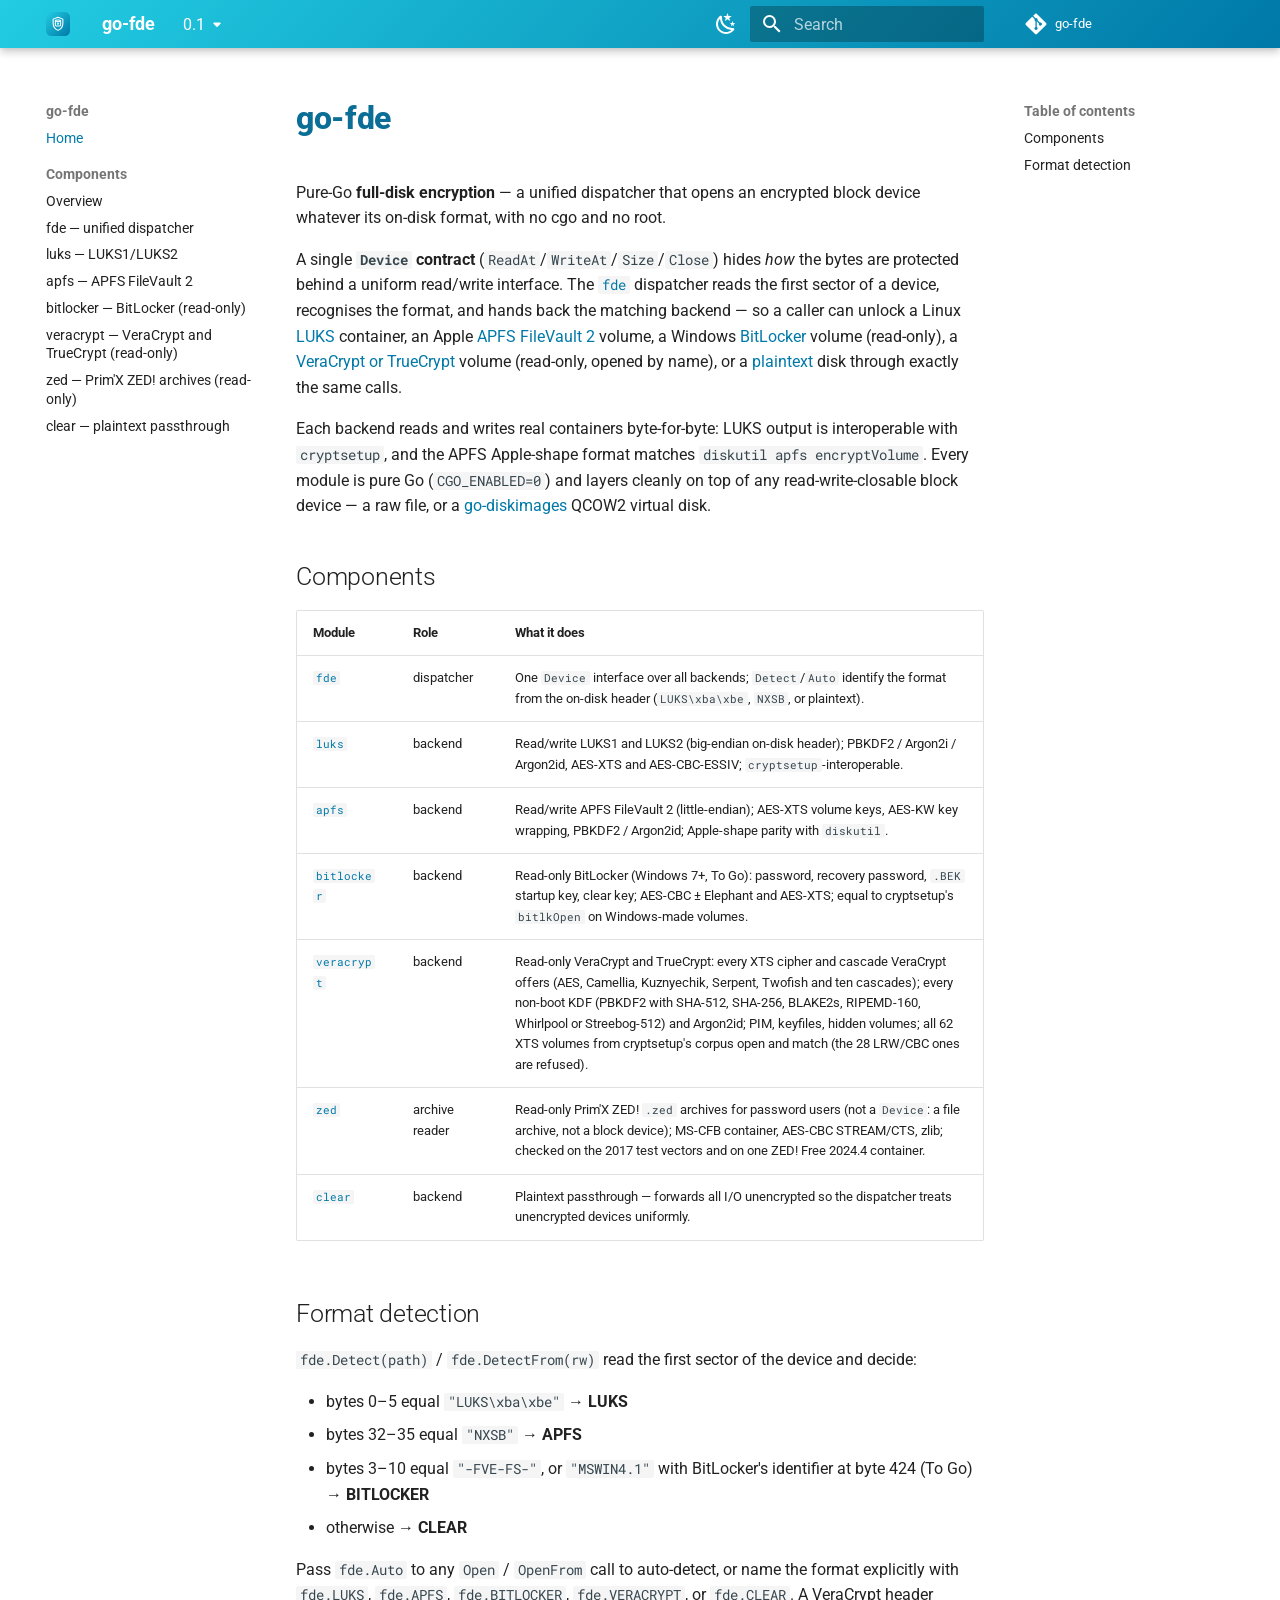
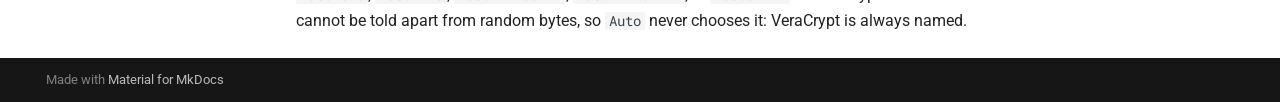
==== commit 5c0ba141: "Deployed 95ebcd9 to 0.1 with MkDocs 1.6.1 and mike 2.2.0" ====
--- a/0.1/index.html
+++ b/0.1/index.html
@@ -560,6 +560,34 @@
     
   
     veracrypt — VeraCrypt and TrueCrypt (read-only)
+  
+
+    
+  </span>
+  
+  
+
+      </a>
+    </li>
+  
+
+              
+            
+              
+                
+  
+  
+  
+  
+    <li class="md-nav__item">
+      <a href="components/zed/" class="md-nav__link">
+        
+  
+  
+  <span class="md-ellipsis">
+    
+  
+    zed — Prim'X ZED! archives (read-only)
   
 
     
@@ -725,7 +753,12 @@
 <tr>
 <td><a href="components/veracrypt/"><code>veracrypt</code></a></td>
 <td>backend</td>
-<td>Read-only VeraCrypt and TrueCrypt: every XTS cipher and cascade VeraCrypt offers (AES, Camellia, Kuznyechik, Serpent, Twofish and ten cascades); PBKDF2 (SHA-512, SHA-256, BLAKE2s, RIPEMD-160) and Argon2id; PIM, keyfiles, hidden volumes; 59 volumes from cryptsetup's corpus open and match.</td>
+<td>Read-only VeraCrypt and TrueCrypt: every XTS cipher and cascade VeraCrypt offers (AES, Camellia, Kuznyechik, Serpent, Twofish and ten cascades); every non-boot KDF (PBKDF2 with SHA-512, SHA-256, BLAKE2s, RIPEMD-160, Whirlpool or Streebog-512) and Argon2id; PIM, keyfiles, hidden volumes; all 62 XTS volumes from cryptsetup's corpus open and match (the 28 LRW/CBC ones are refused).</td>
+</tr>
+<tr>
+<td><a href="components/zed/"><code>zed</code></a></td>
+<td>archive reader</td>
+<td>Read-only Prim'X ZED! <code>.zed</code> archives for password users (not a <code>Device</code>: a file archive, not a block device); MS-CFB container, AES-CBC STREAM/CTS, zlib; checked on the 2017 test vectors and on one ZED! Free 2024.4 container.</td>
 </tr>
 <tr>
 <td><a href="components/clear/"><code>clear</code></a></td>
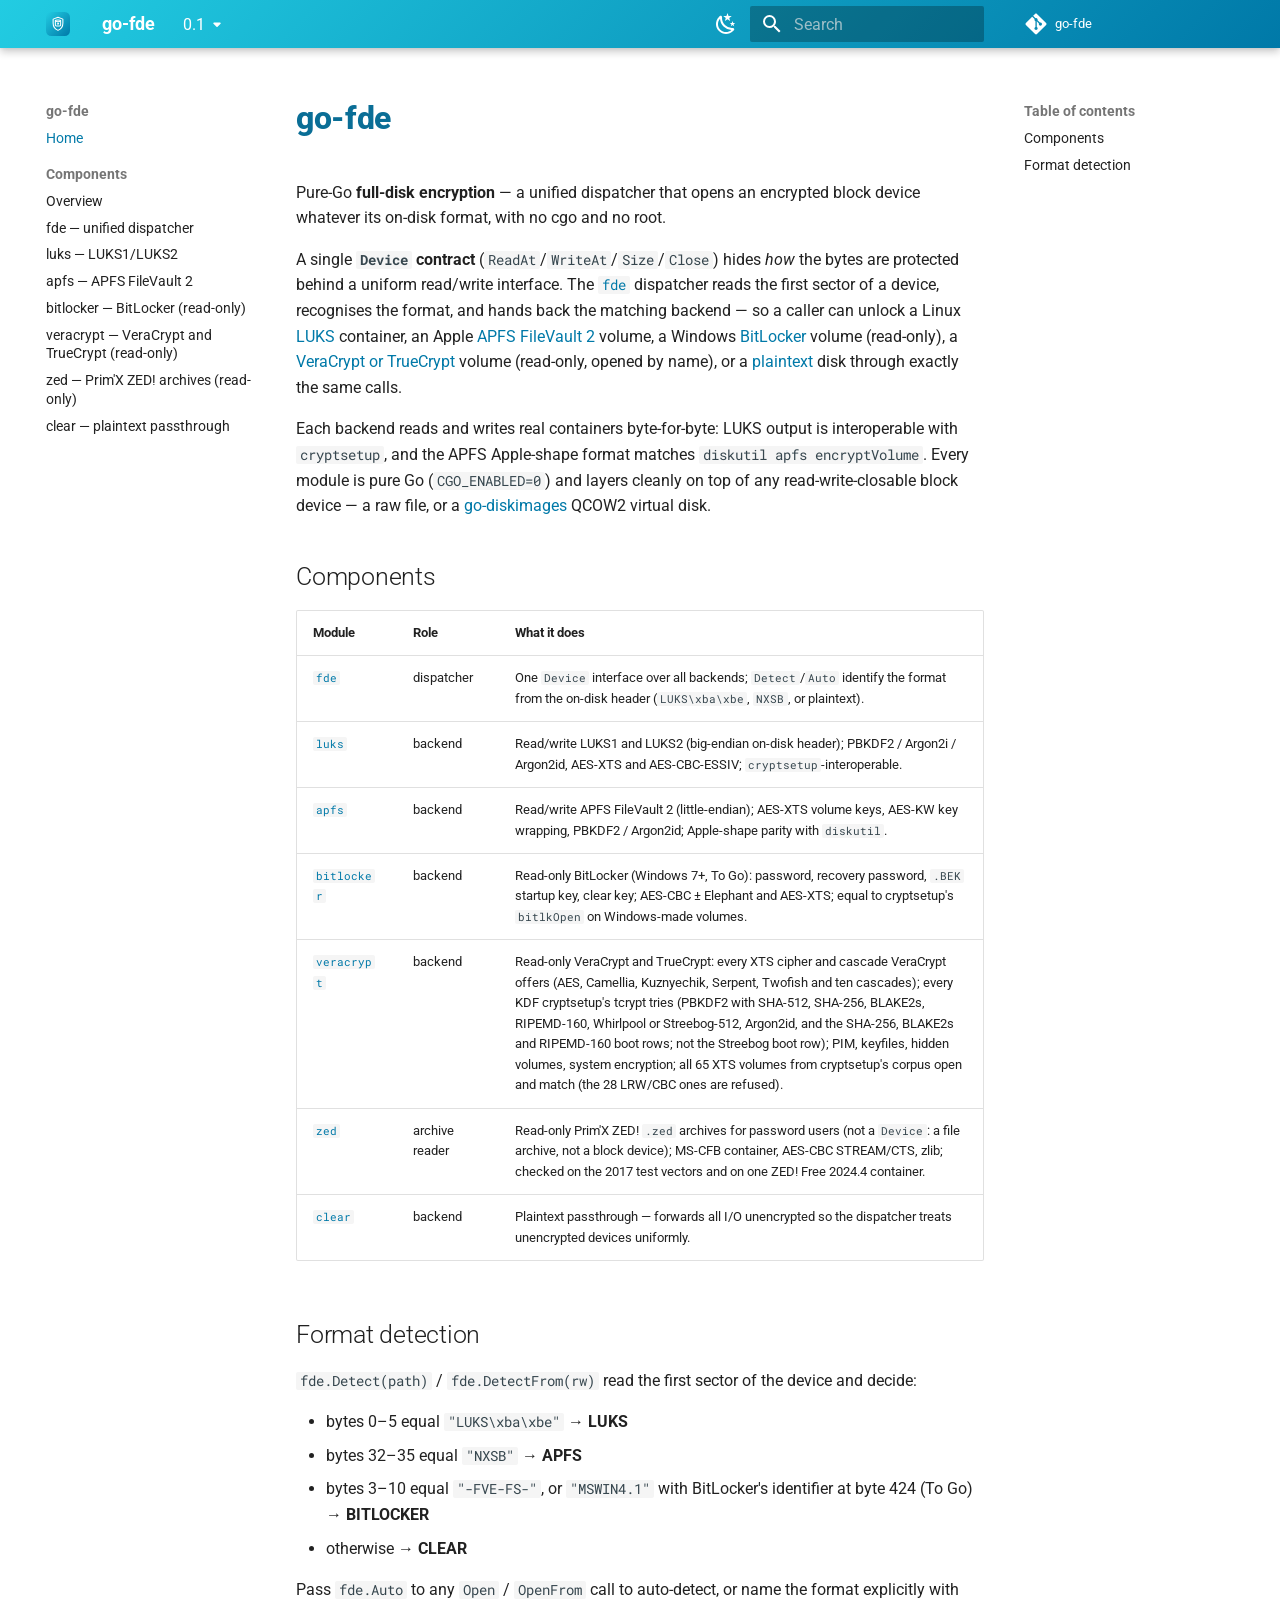
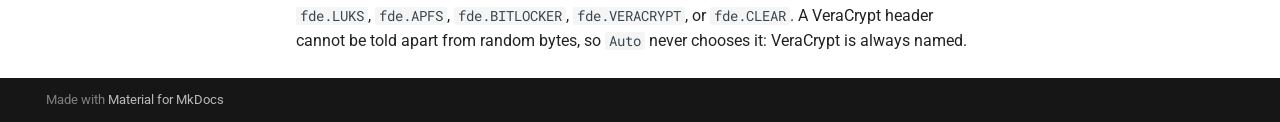
==== commit ce4d5526: "Deployed 576ba9a to 0.1 with MkDocs 1.6.1 and mike 2.2.0" ====
--- a/0.1/index.html
+++ b/0.1/index.html
@@ -753,7 +753,7 @@
 <tr>
 <td><a href="components/veracrypt/"><code>veracrypt</code></a></td>
 <td>backend</td>
-<td>Read-only VeraCrypt and TrueCrypt: every XTS cipher and cascade VeraCrypt offers (AES, Camellia, Kuznyechik, Serpent, Twofish and ten cascades); every non-boot KDF (PBKDF2 with SHA-512, SHA-256, BLAKE2s, RIPEMD-160, Whirlpool or Streebog-512) and Argon2id; PIM, keyfiles, hidden volumes; all 62 XTS volumes from cryptsetup's corpus open and match (the 28 LRW/CBC ones are refused).</td>
+<td>Read-only VeraCrypt and TrueCrypt: every XTS cipher and cascade VeraCrypt offers (AES, Camellia, Kuznyechik, Serpent, Twofish and ten cascades); every KDF cryptsetup's tcrypt tries (PBKDF2 with SHA-512, SHA-256, BLAKE2s, RIPEMD-160, Whirlpool or Streebog-512, Argon2id, and the SHA-256, BLAKE2s and RIPEMD-160 boot rows; not the Streebog boot row); PIM, keyfiles, hidden volumes, system encryption; all 65 XTS volumes from cryptsetup's corpus open and match (the 28 LRW/CBC ones are refused).</td>
 </tr>
 <tr>
 <td><a href="components/zed/"><code>zed</code></a></td>
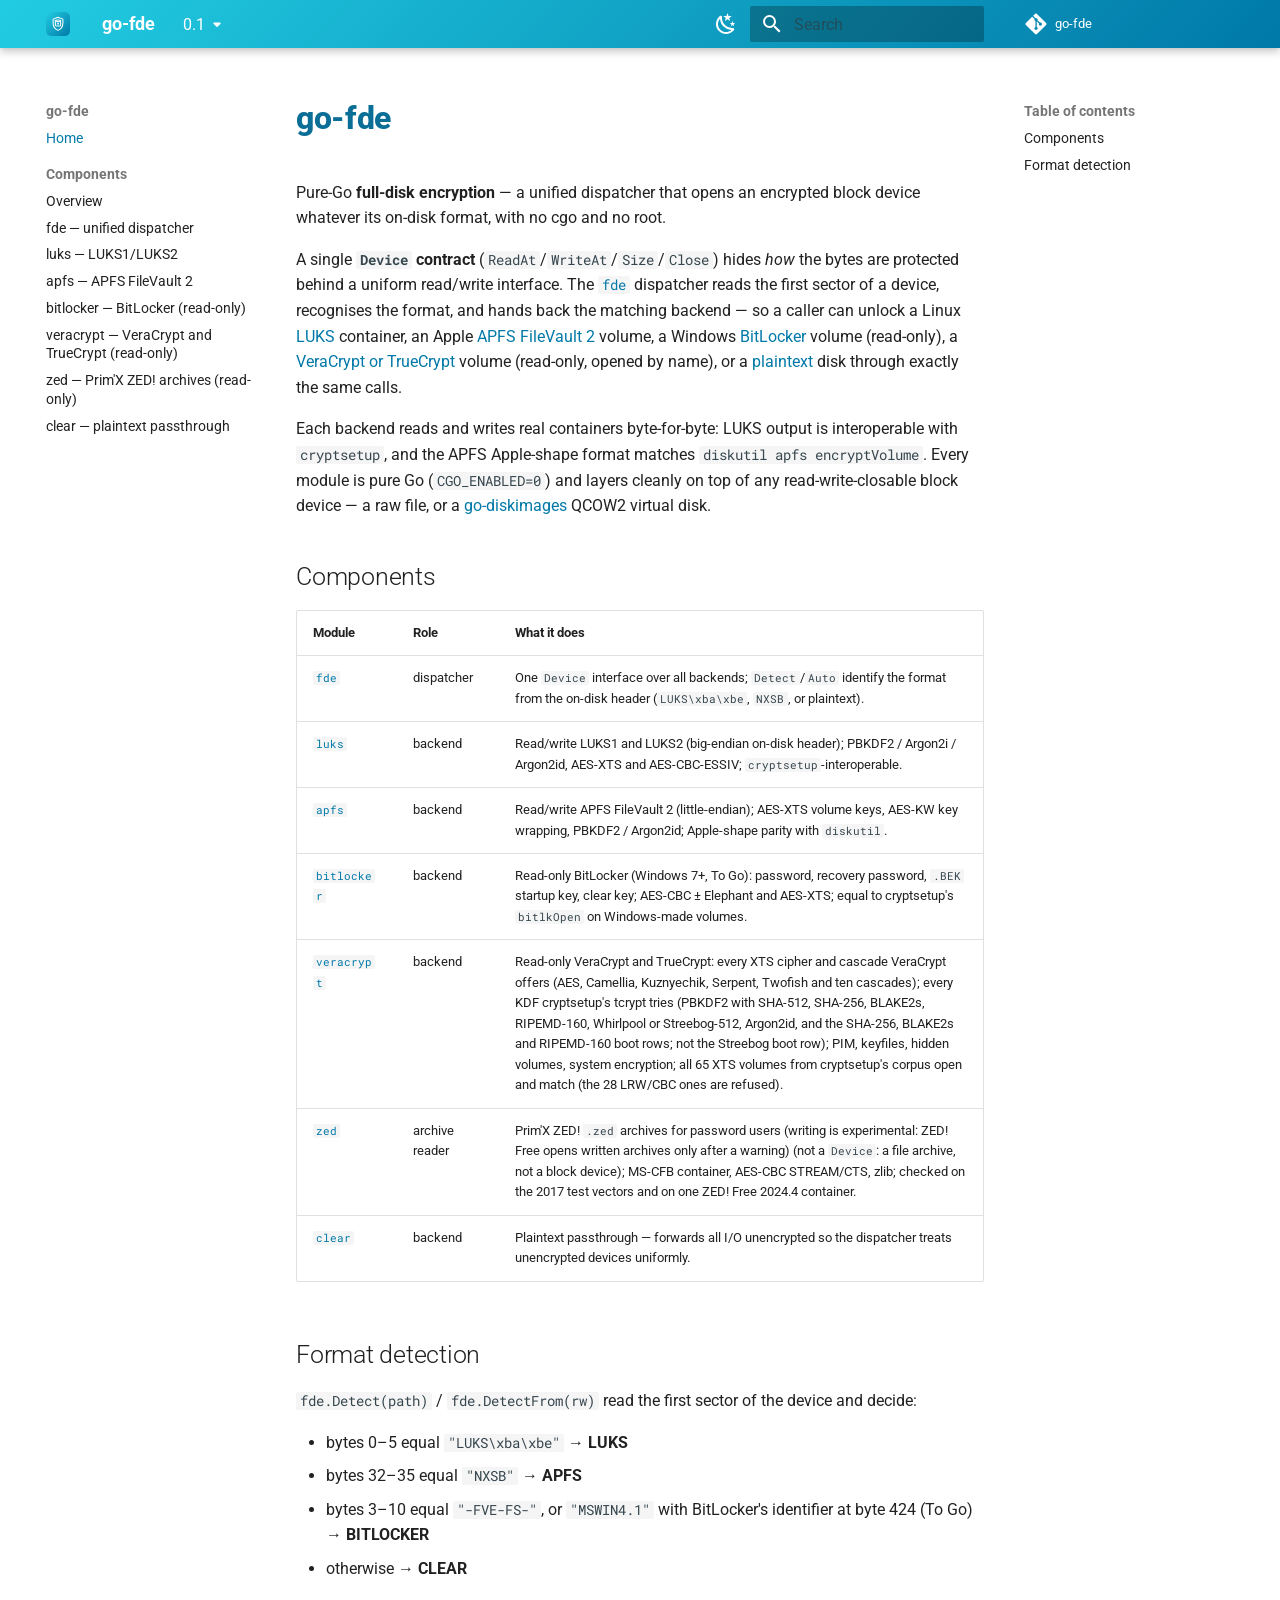
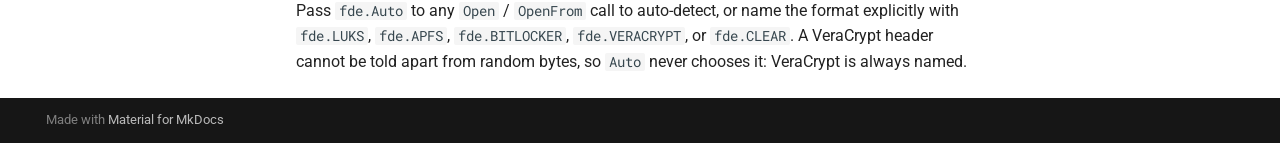
==== commit 1ebed8c4: "Deployed bed9019 to 0.1 with MkDocs 1.6.1 and mike 2.2.0" ====
--- a/0.1/index.html
+++ b/0.1/index.html
@@ -758,7 +758,7 @@
 <tr>
 <td><a href="components/zed/"><code>zed</code></a></td>
 <td>archive reader</td>
-<td>Read-only Prim'X ZED! <code>.zed</code> archives for password users (not a <code>Device</code>: a file archive, not a block device); MS-CFB container, AES-CBC STREAM/CTS, zlib; checked on the 2017 test vectors and on one ZED! Free 2024.4 container.</td>
+<td>Prim'X ZED! <code>.zed</code> archives for password users (writing is experimental: ZED! Free opens written archives only after a warning) (not a <code>Device</code>: a file archive, not a block device); MS-CFB container, AES-CBC STREAM/CTS, zlib; checked on the 2017 test vectors and on one ZED! Free 2024.4 container.</td>
 </tr>
 <tr>
 <td><a href="components/clear/"><code>clear</code></a></td>
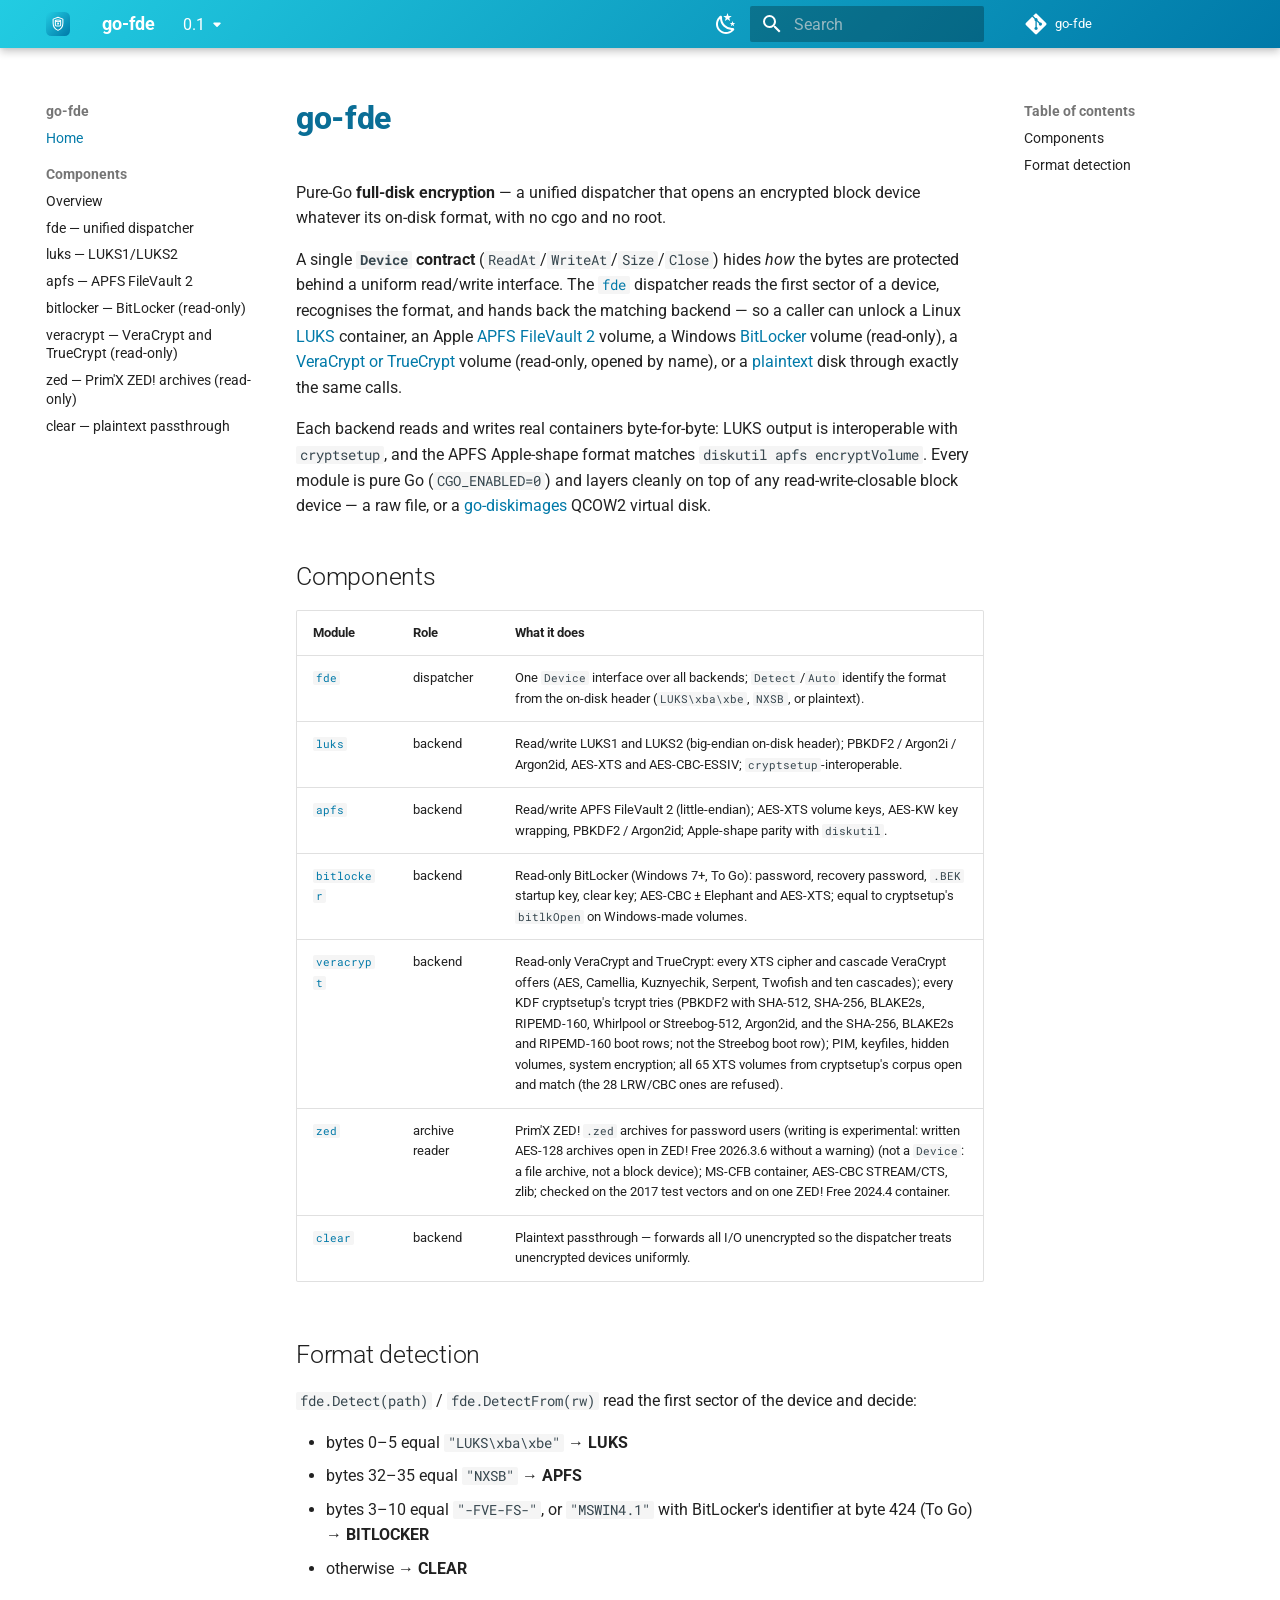
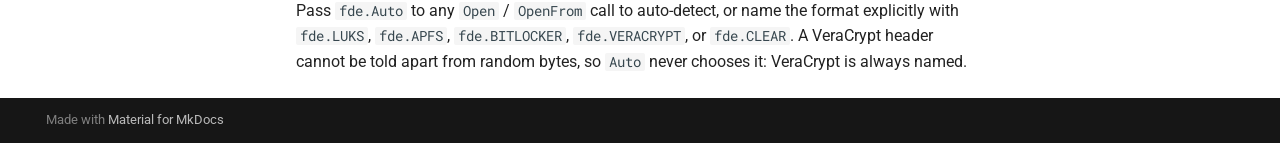
==== commit 14eae149: "Deployed 6544639 to 0.1 with MkDocs 1.6.1 and mike 2.2.0" ====
--- a/0.1/index.html
+++ b/0.1/index.html
@@ -758,7 +758,7 @@
 <tr>
 <td><a href="components/zed/"><code>zed</code></a></td>
 <td>archive reader</td>
-<td>Prim'X ZED! <code>.zed</code> archives for password users (writing is experimental: ZED! Free opens written archives only after a warning) (not a <code>Device</code>: a file archive, not a block device); MS-CFB container, AES-CBC STREAM/CTS, zlib; checked on the 2017 test vectors and on one ZED! Free 2024.4 container.</td>
+<td>Prim'X ZED! <code>.zed</code> archives for password users (writing is experimental: written AES-128 archives open in ZED! Free 2026.3.6 without a warning) (not a <code>Device</code>: a file archive, not a block device); MS-CFB container, AES-CBC STREAM/CTS, zlib; checked on the 2017 test vectors and on one ZED! Free 2024.4 container.</td>
 </tr>
 <tr>
 <td><a href="components/clear/"><code>clear</code></a></td>
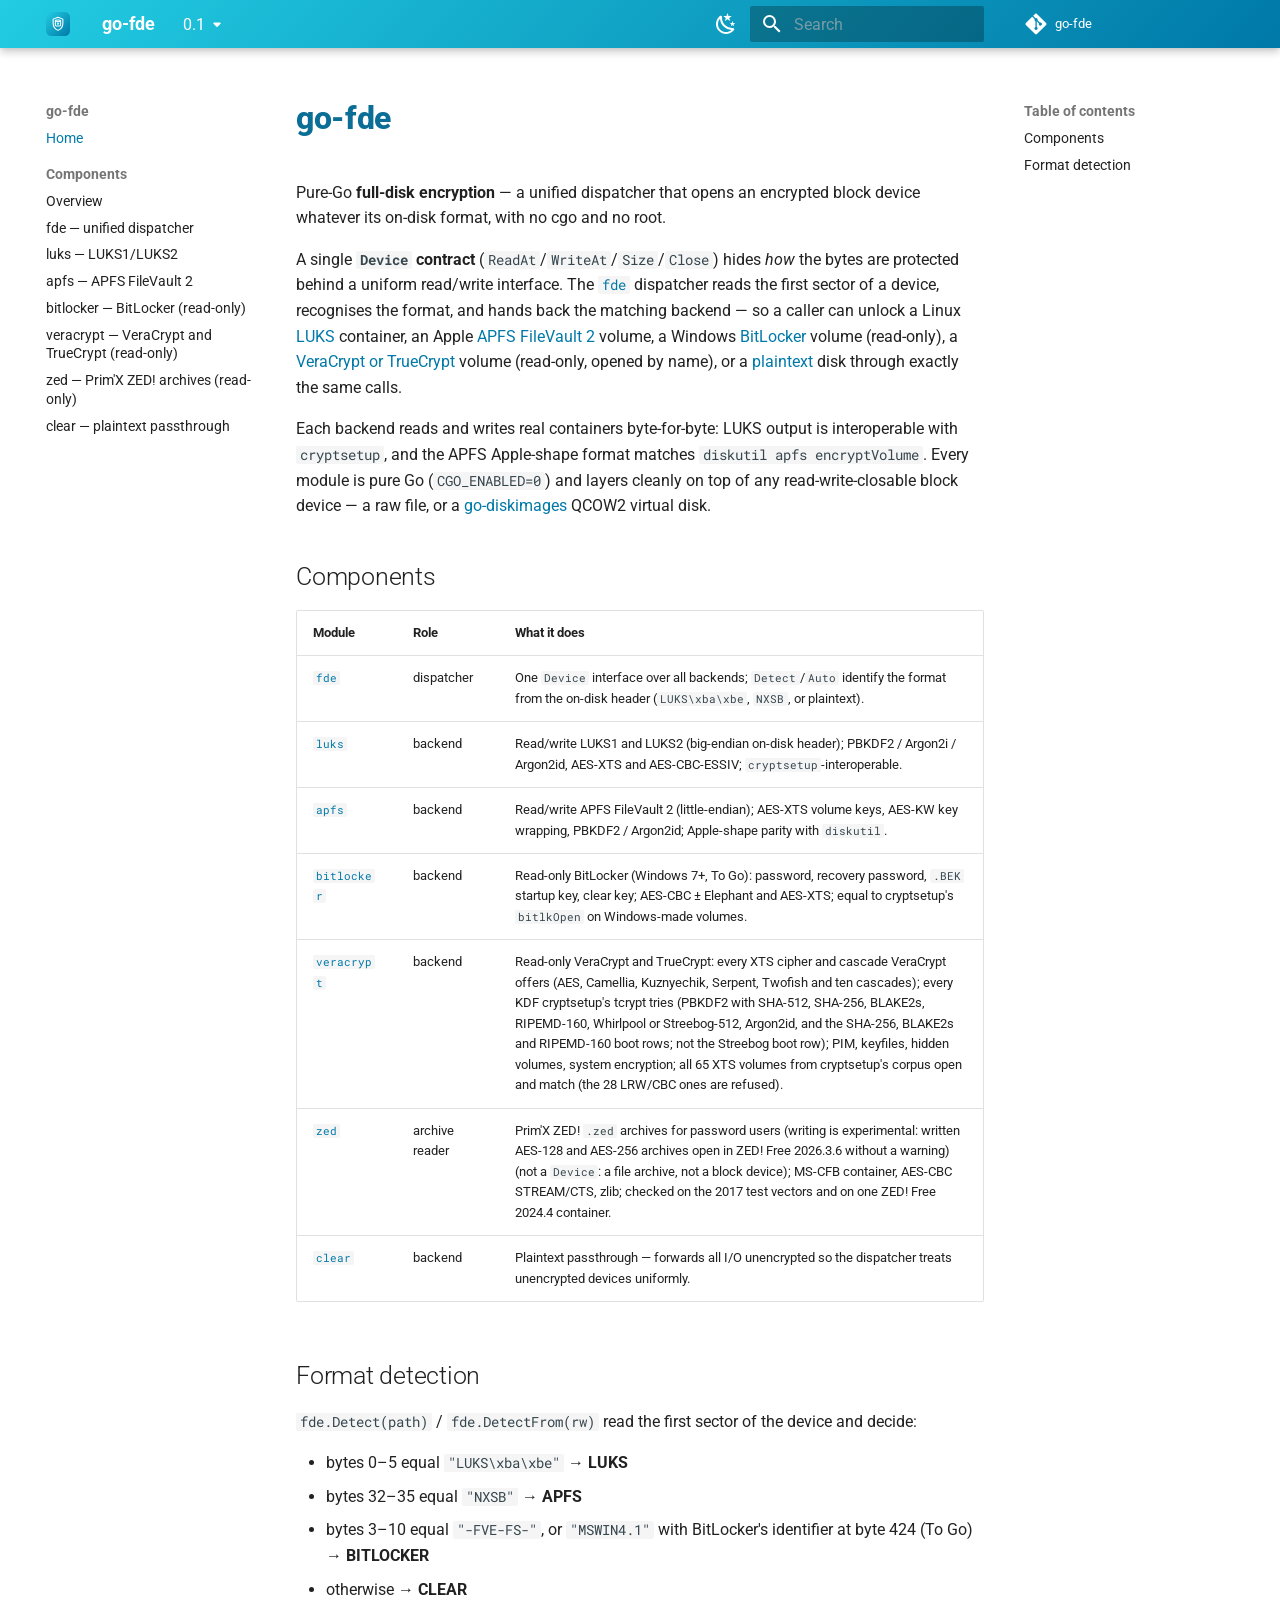
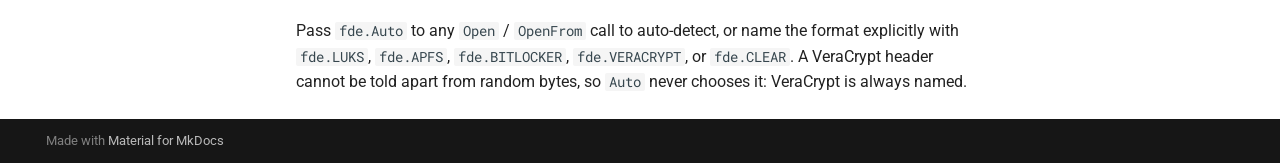
==== commit 6db31367: "Deployed d3134a1 to 0.1 with MkDocs 1.6.1 and mike 2.2.0" ====
--- a/0.1/index.html
+++ b/0.1/index.html
@@ -758,7 +758,7 @@
 <tr>
 <td><a href="components/zed/"><code>zed</code></a></td>
 <td>archive reader</td>
-<td>Prim'X ZED! <code>.zed</code> archives for password users (writing is experimental: written AES-128 archives open in ZED! Free 2026.3.6 without a warning) (not a <code>Device</code>: a file archive, not a block device); MS-CFB container, AES-CBC STREAM/CTS, zlib; checked on the 2017 test vectors and on one ZED! Free 2024.4 container.</td>
+<td>Prim'X ZED! <code>.zed</code> archives for password users (writing is experimental: written AES-128 and AES-256 archives open in ZED! Free 2026.3.6 without a warning) (not a <code>Device</code>: a file archive, not a block device); MS-CFB container, AES-CBC STREAM/CTS, zlib; checked on the 2017 test vectors and on one ZED! Free 2024.4 container.</td>
 </tr>
 <tr>
 <td><a href="components/clear/"><code>clear</code></a></td>
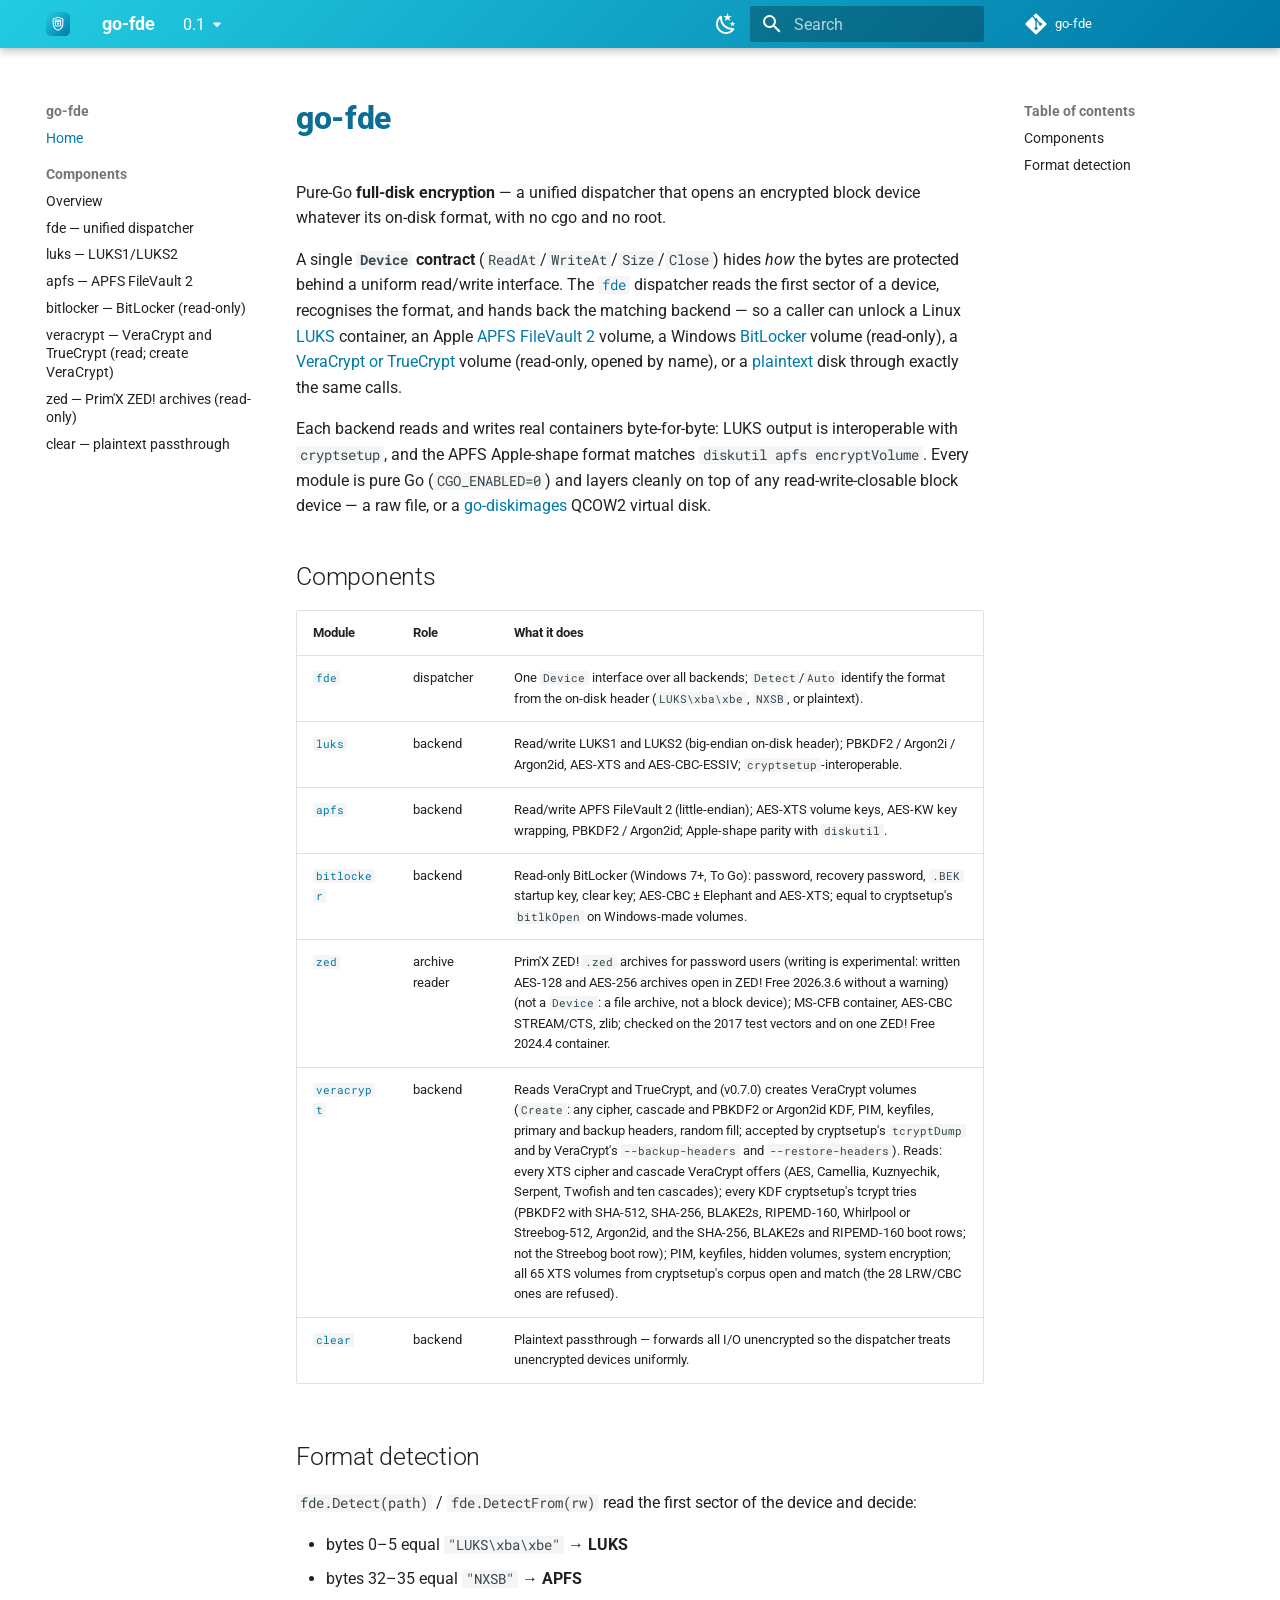
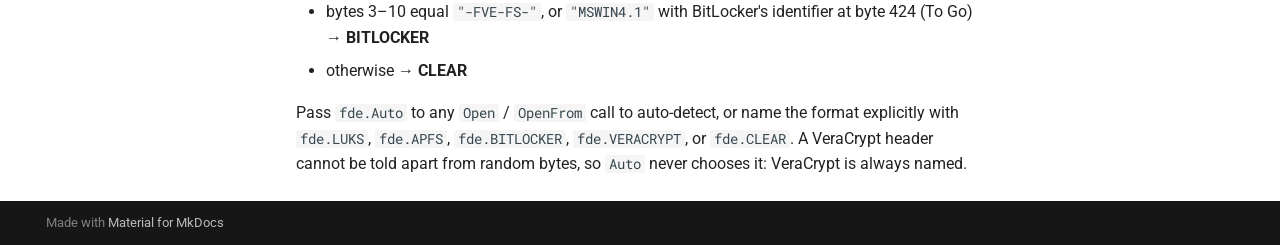
==== commit b82a1a36: "Deployed 90d041d to 0.1 with MkDocs 1.6.1 and mike 2.2.0" ====
--- a/0.1/index.html
+++ b/0.1/index.html
@@ -6,7 +6,7 @@
       <meta charset="utf-8">
       <meta name="viewport" content="width=device-width,initial-scale=1">
       
-        <meta name="description" content="Pure-Go full-disk encryption — a unified dispatcher over LUKS1/LUKS2, APFS FileVault 2, BitLocker and VeraCrypt (read-only), and a plaintext passthrough backend. No cgo, no root, interoperable with cryptsetup and diskutil.">
+        <meta name="description" content="Pure-Go full-disk encryption — a unified dispatcher over LUKS1/LUKS2, APFS FileVault 2, BitLocker (read-only) and VeraCrypt (read, and create), and a plaintext passthrough backend. No cgo, no root, interoperable with cryptsetup and diskutil.">
       
       
       
@@ -559,7 +559,7 @@
   <span class="md-ellipsis">
     
   
-    veracrypt — VeraCrypt and TrueCrypt (read-only)
+    veracrypt — VeraCrypt and TrueCrypt (read; create VeraCrypt)
   
 
     
@@ -751,14 +751,14 @@
 <td>Read-only BitLocker (Windows 7+, To Go): password, recovery password, <code>.BEK</code> startup key, clear key; AES-CBC ± Elephant and AES-XTS; equal to cryptsetup's <code>bitlkOpen</code> on Windows-made volumes.</td>
 </tr>
 <tr>
-<td><a href="components/veracrypt/"><code>veracrypt</code></a></td>
-<td>backend</td>
-<td>Read-only VeraCrypt and TrueCrypt: every XTS cipher and cascade VeraCrypt offers (AES, Camellia, Kuznyechik, Serpent, Twofish and ten cascades); every KDF cryptsetup's tcrypt tries (PBKDF2 with SHA-512, SHA-256, BLAKE2s, RIPEMD-160, Whirlpool or Streebog-512, Argon2id, and the SHA-256, BLAKE2s and RIPEMD-160 boot rows; not the Streebog boot row); PIM, keyfiles, hidden volumes, system encryption; all 65 XTS volumes from cryptsetup's corpus open and match (the 28 LRW/CBC ones are refused).</td>
-</tr>
-<tr>
 <td><a href="components/zed/"><code>zed</code></a></td>
 <td>archive reader</td>
 <td>Prim'X ZED! <code>.zed</code> archives for password users (writing is experimental: written AES-128 and AES-256 archives open in ZED! Free 2026.3.6 without a warning) (not a <code>Device</code>: a file archive, not a block device); MS-CFB container, AES-CBC STREAM/CTS, zlib; checked on the 2017 test vectors and on one ZED! Free 2024.4 container.</td>
+</tr>
+<tr>
+<td><a href="components/veracrypt/"><code>veracrypt</code></a></td>
+<td>backend</td>
+<td>Reads VeraCrypt and TrueCrypt, and (v0.7.0) creates VeraCrypt volumes (<code>Create</code>: any cipher, cascade and PBKDF2 or Argon2id KDF, PIM, keyfiles, primary and backup headers, random fill; accepted by cryptsetup's <code>tcryptDump</code> and by VeraCrypt's <code>--backup-headers</code> and <code>--restore-headers</code>). Reads: every XTS cipher and cascade VeraCrypt offers (AES, Camellia, Kuznyechik, Serpent, Twofish and ten cascades); every KDF cryptsetup's tcrypt tries (PBKDF2 with SHA-512, SHA-256, BLAKE2s, RIPEMD-160, Whirlpool or Streebog-512, Argon2id, and the SHA-256, BLAKE2s and RIPEMD-160 boot rows; not the Streebog boot row); PIM, keyfiles, hidden volumes, system encryption; all 65 XTS volumes from cryptsetup's corpus open and match (the 28 LRW/CBC ones are refused).</td>
 </tr>
 <tr>
 <td><a href="components/clear/"><code>clear</code></a></td>
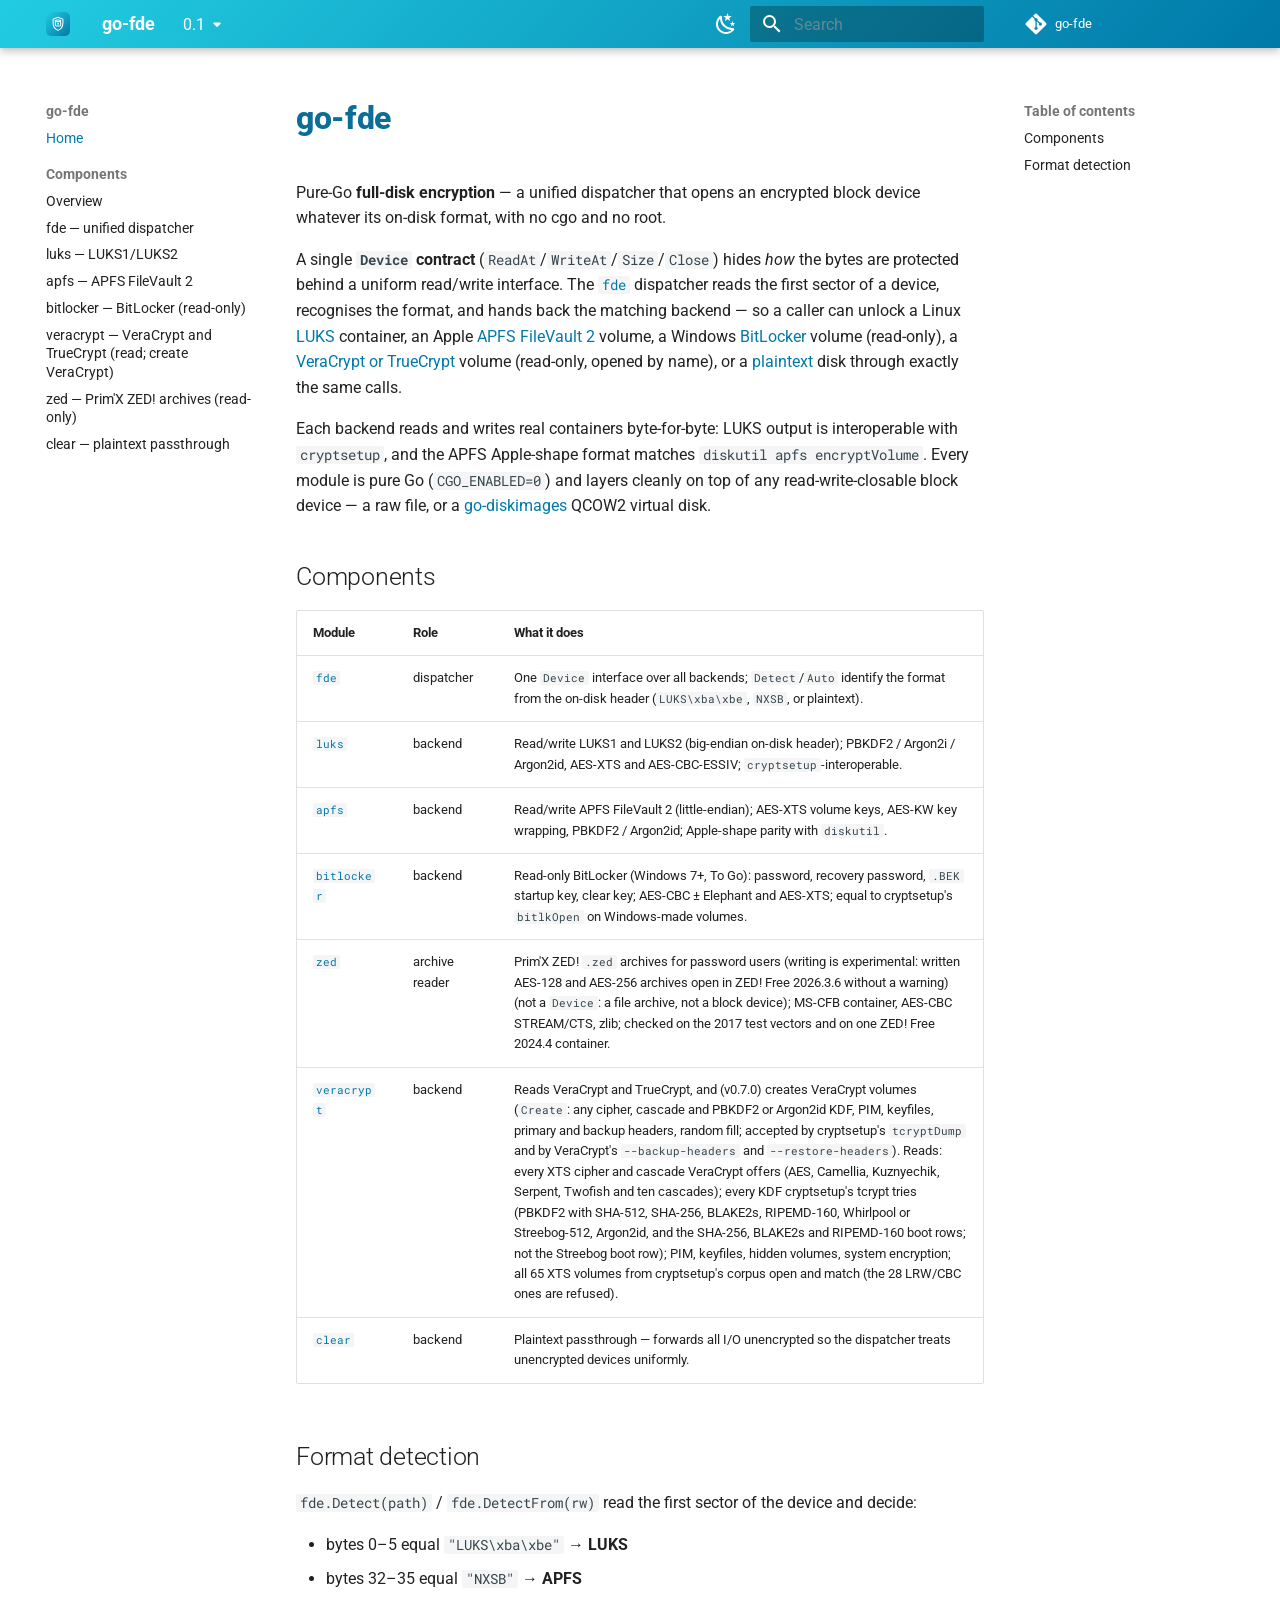
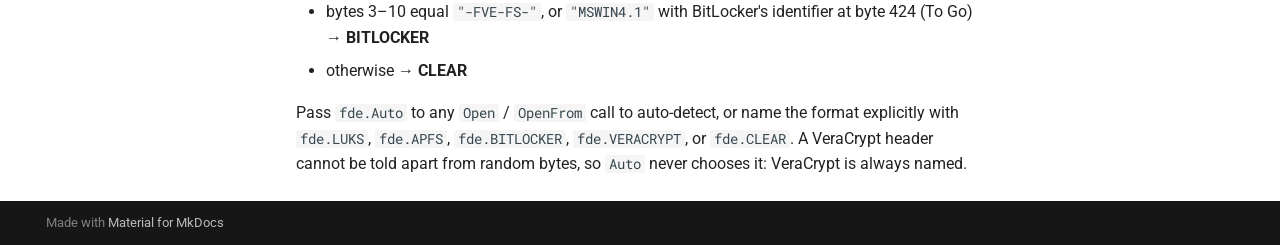
==== commit d0456480: "Deployed dfc6029 to 0.1 with MkDocs 1.6.1 and mike 2.2.0" ====
--- a/0.1/index.html
+++ b/0.1/index.html
@@ -21,7 +21,7 @@
       
       
       <link rel="icon" href="assets/logo.svg">
-      <meta name="generator" content="mkdocs-1.6.1, mkdocs-material-9.8.1">
+      <meta name="generator" content="mkdocs-1.6.1, mkdocs-material-9.8.2">
     
     
       
